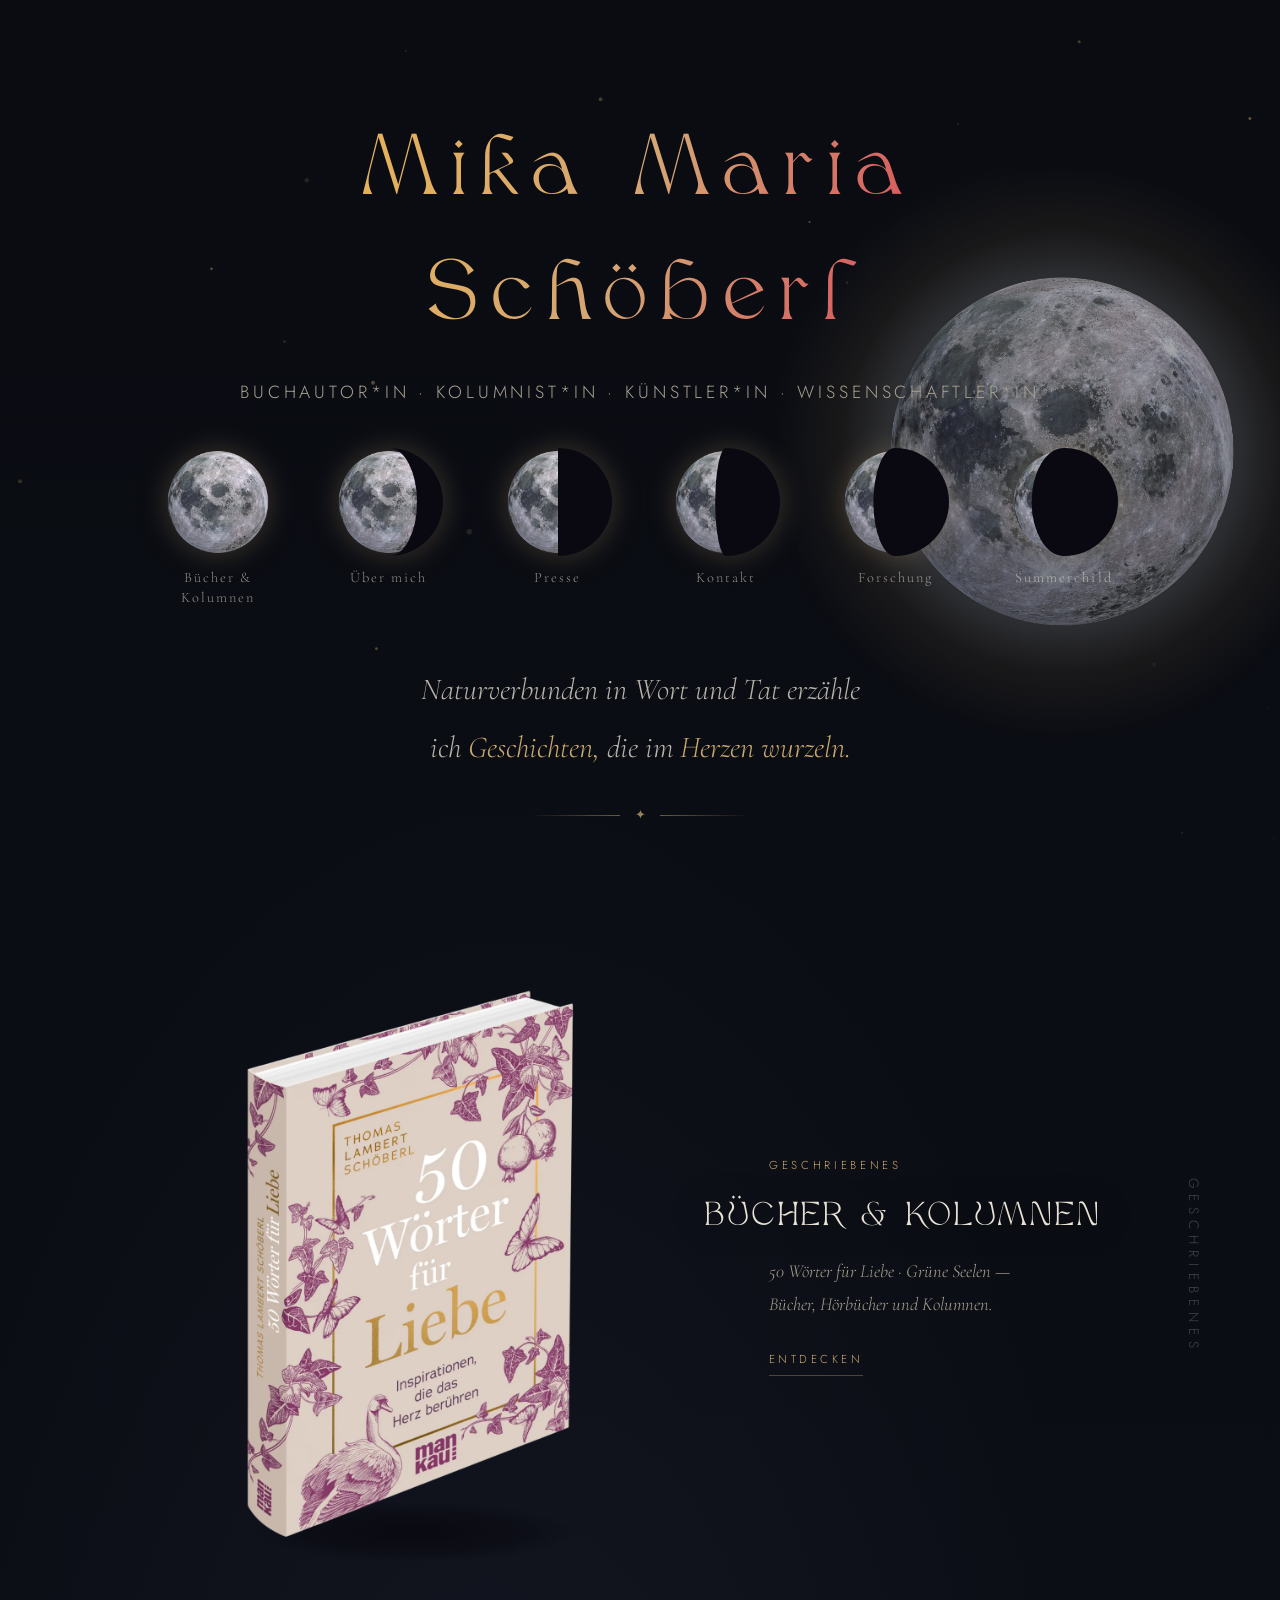
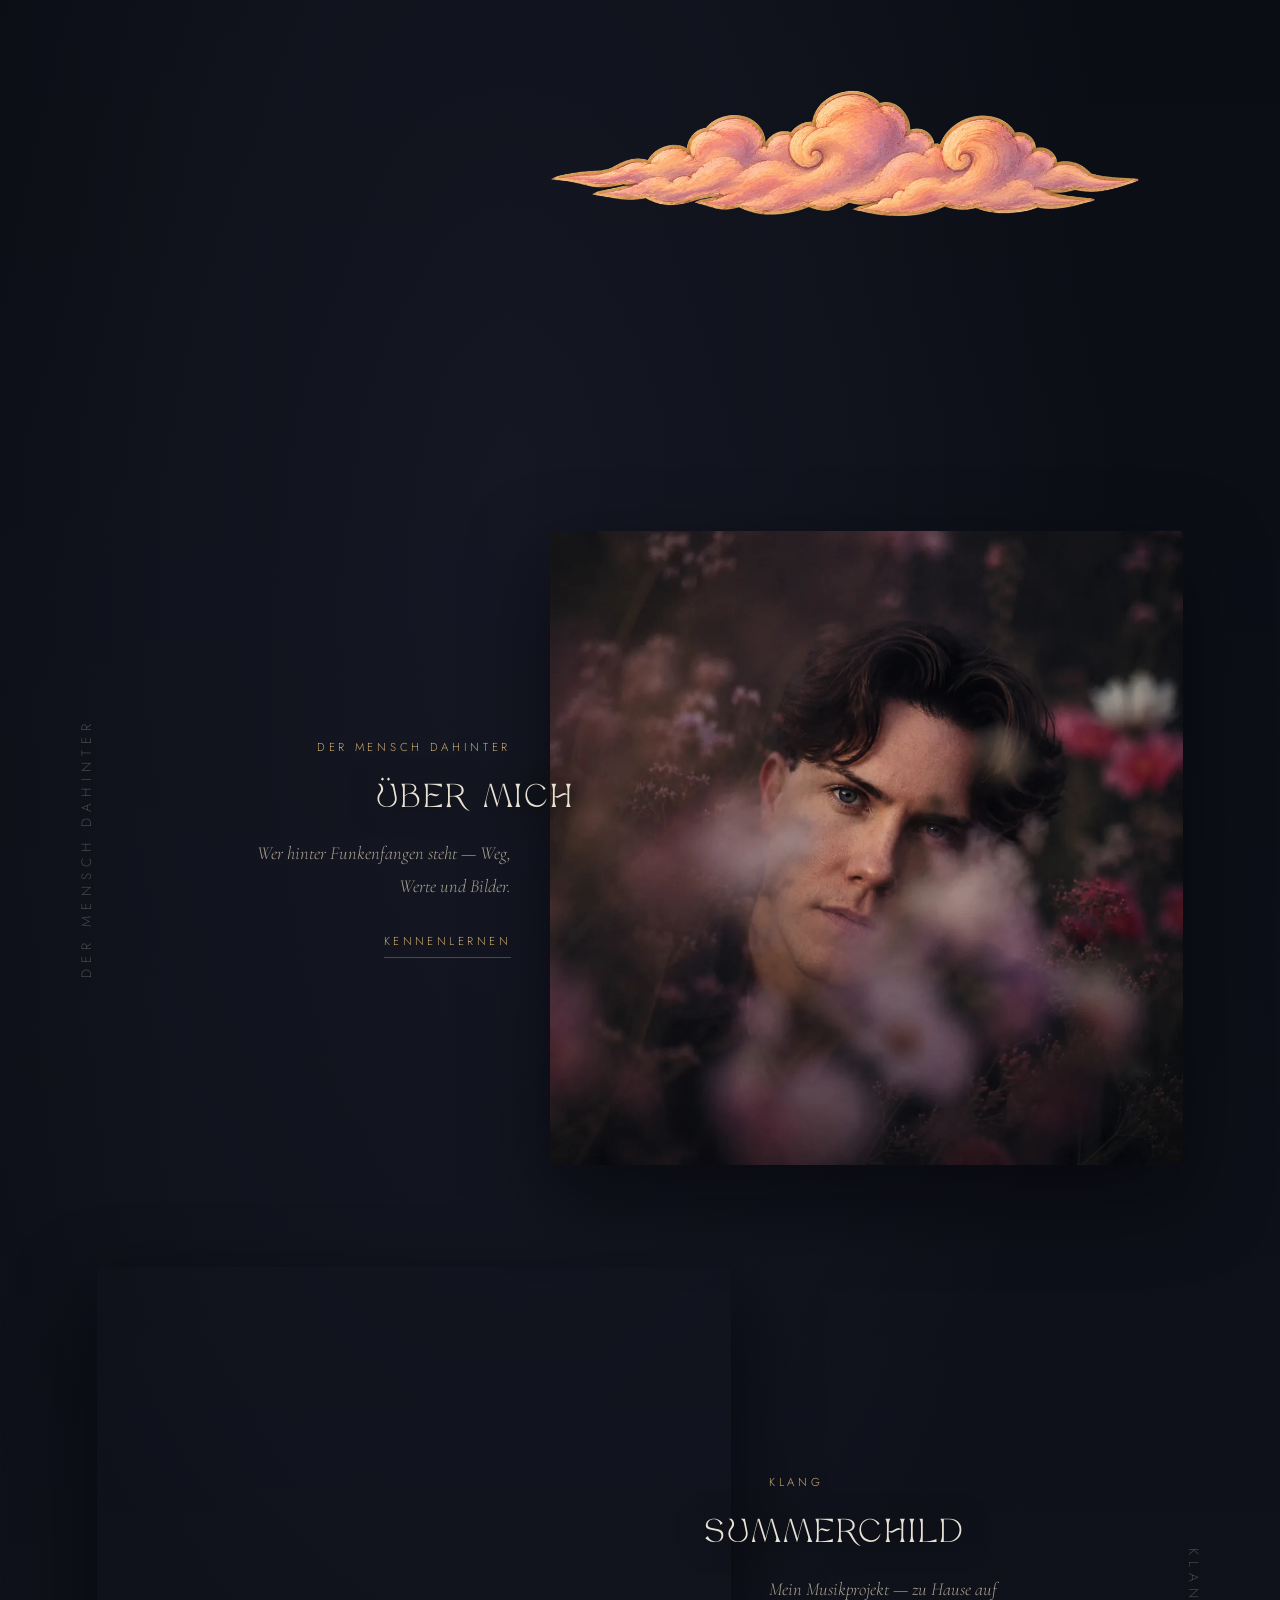
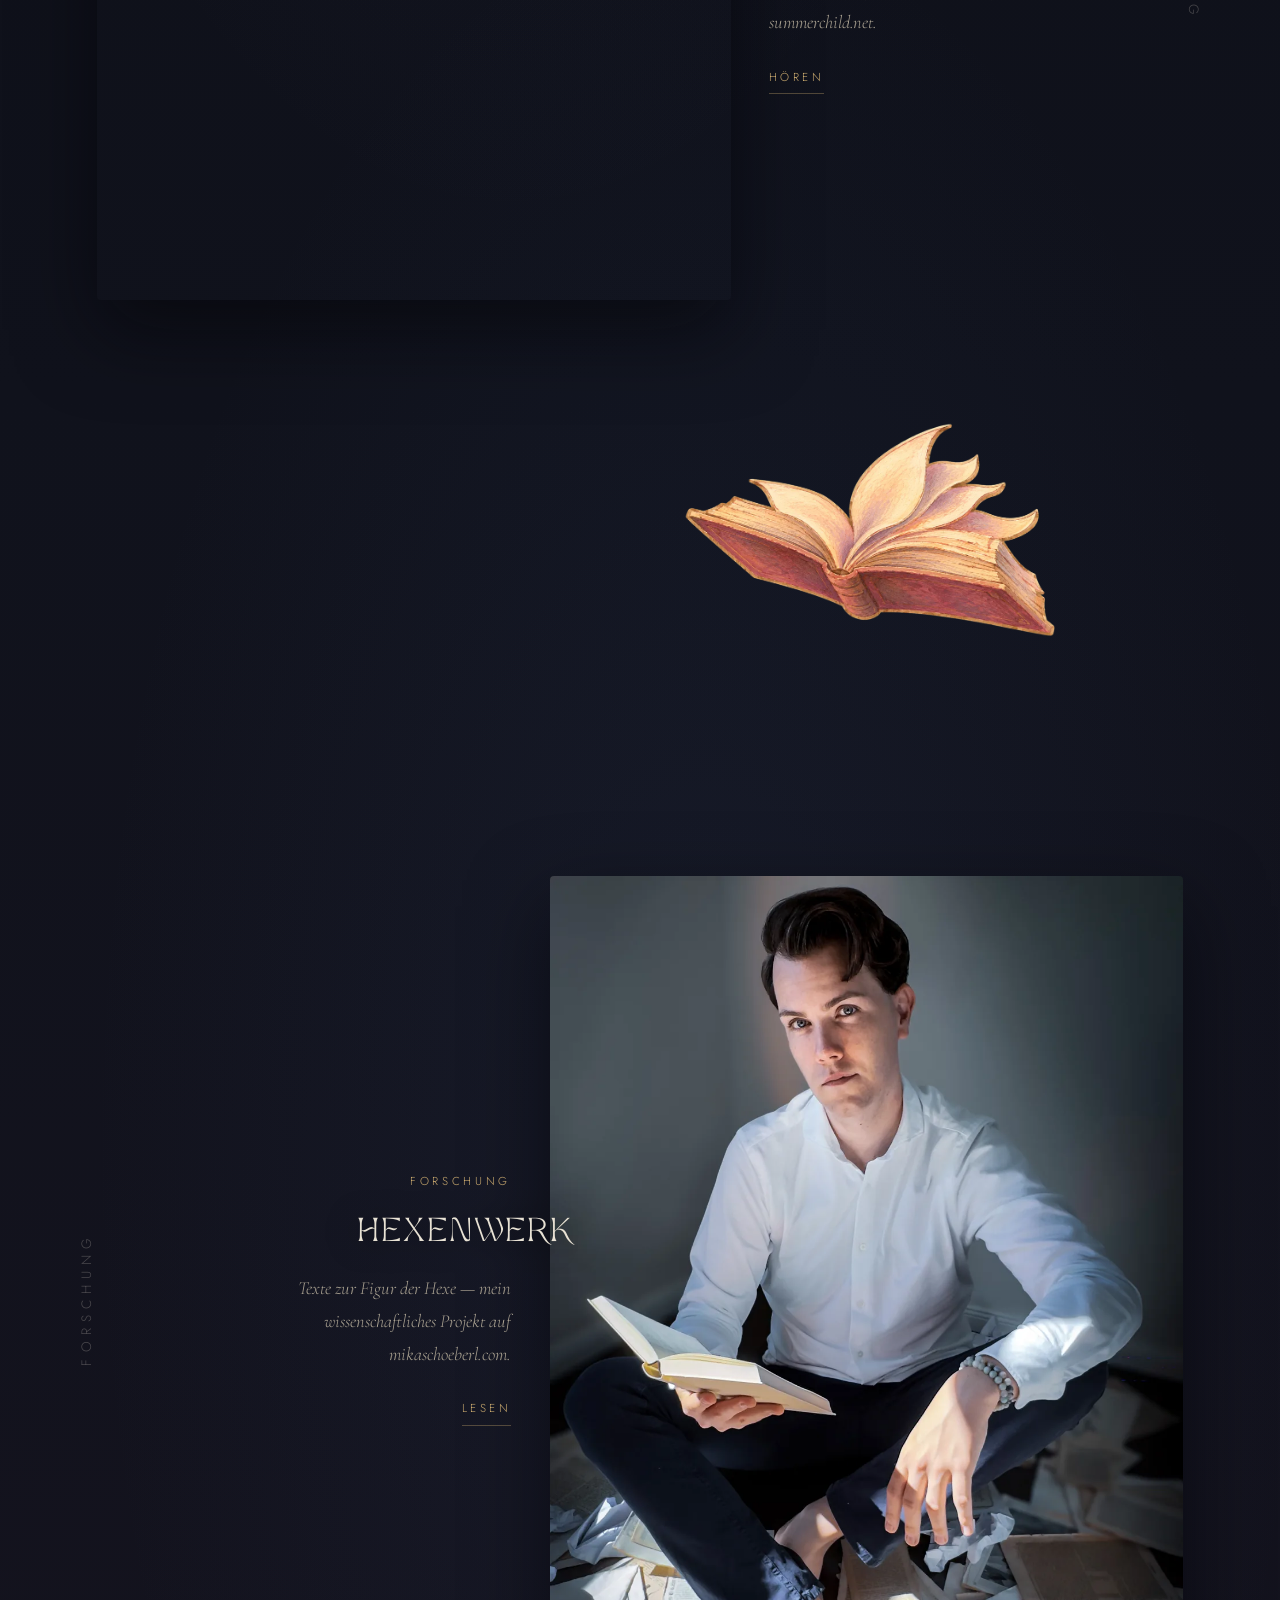
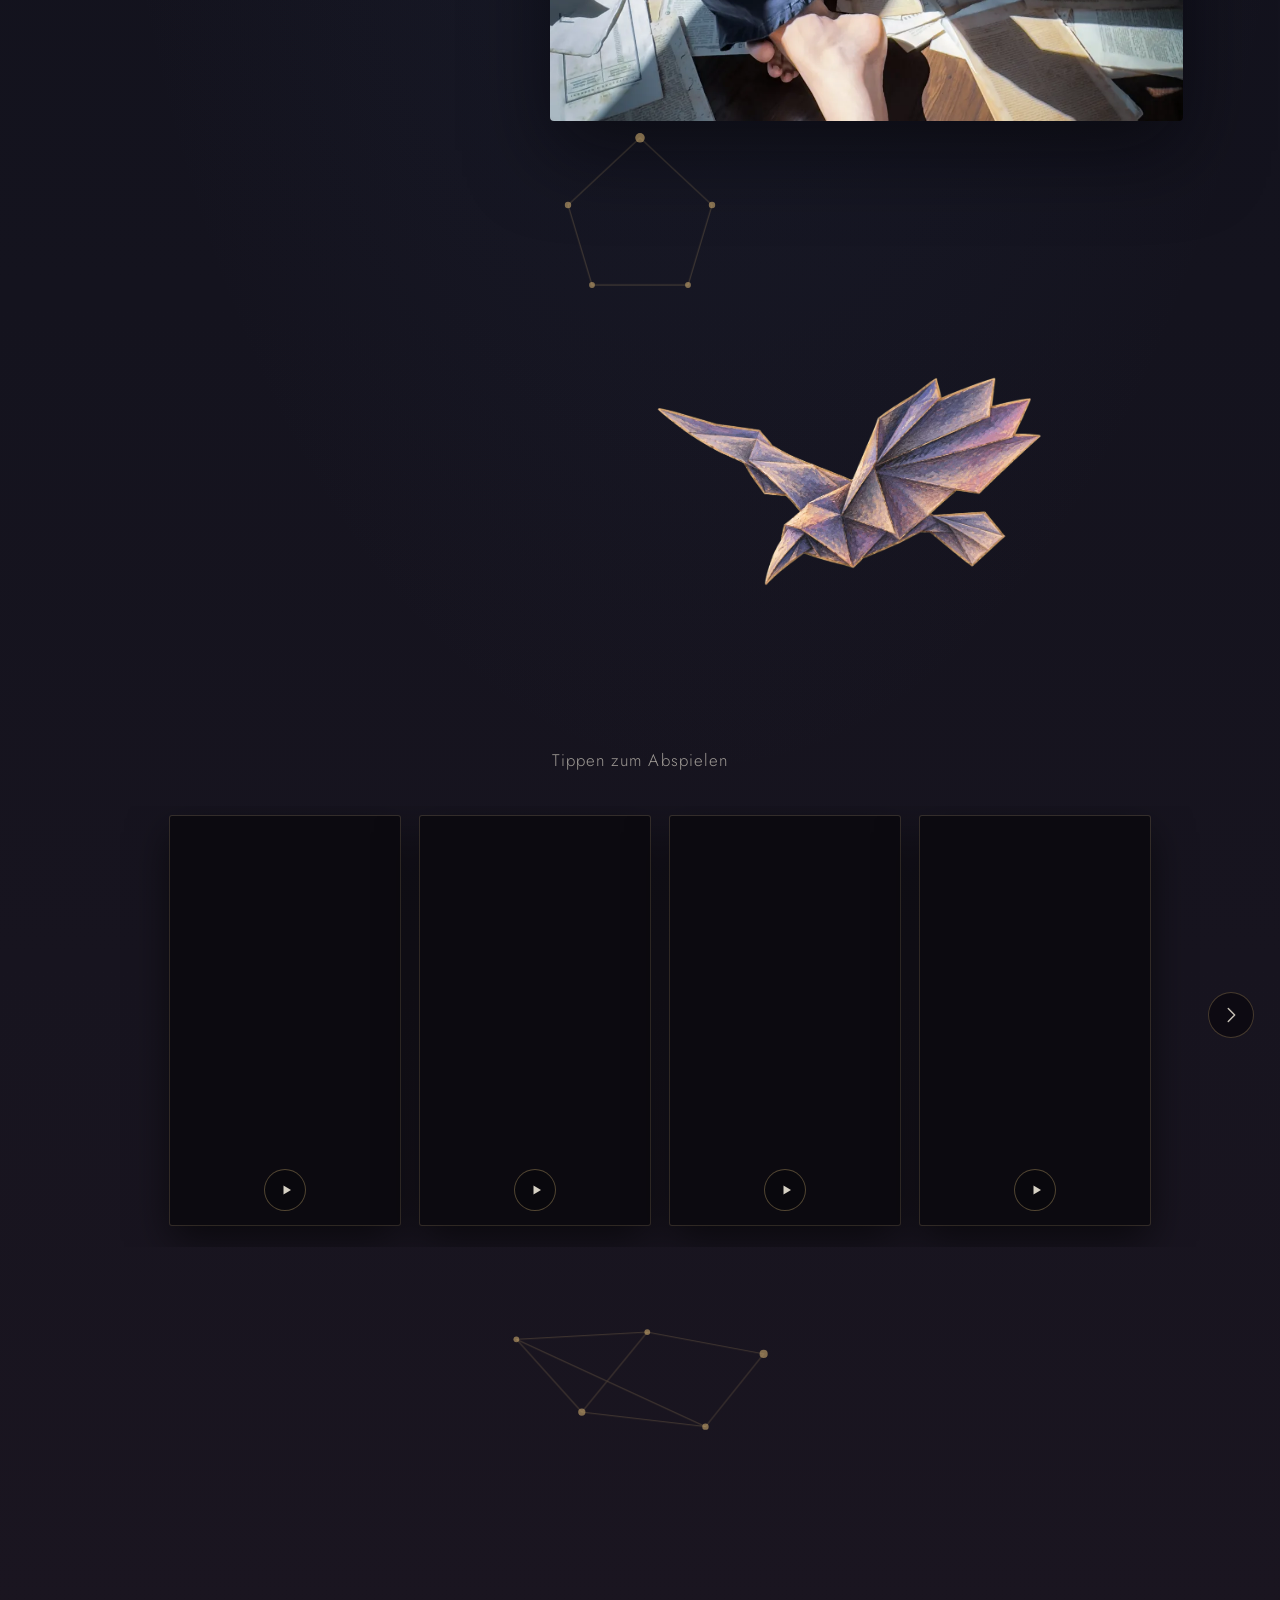
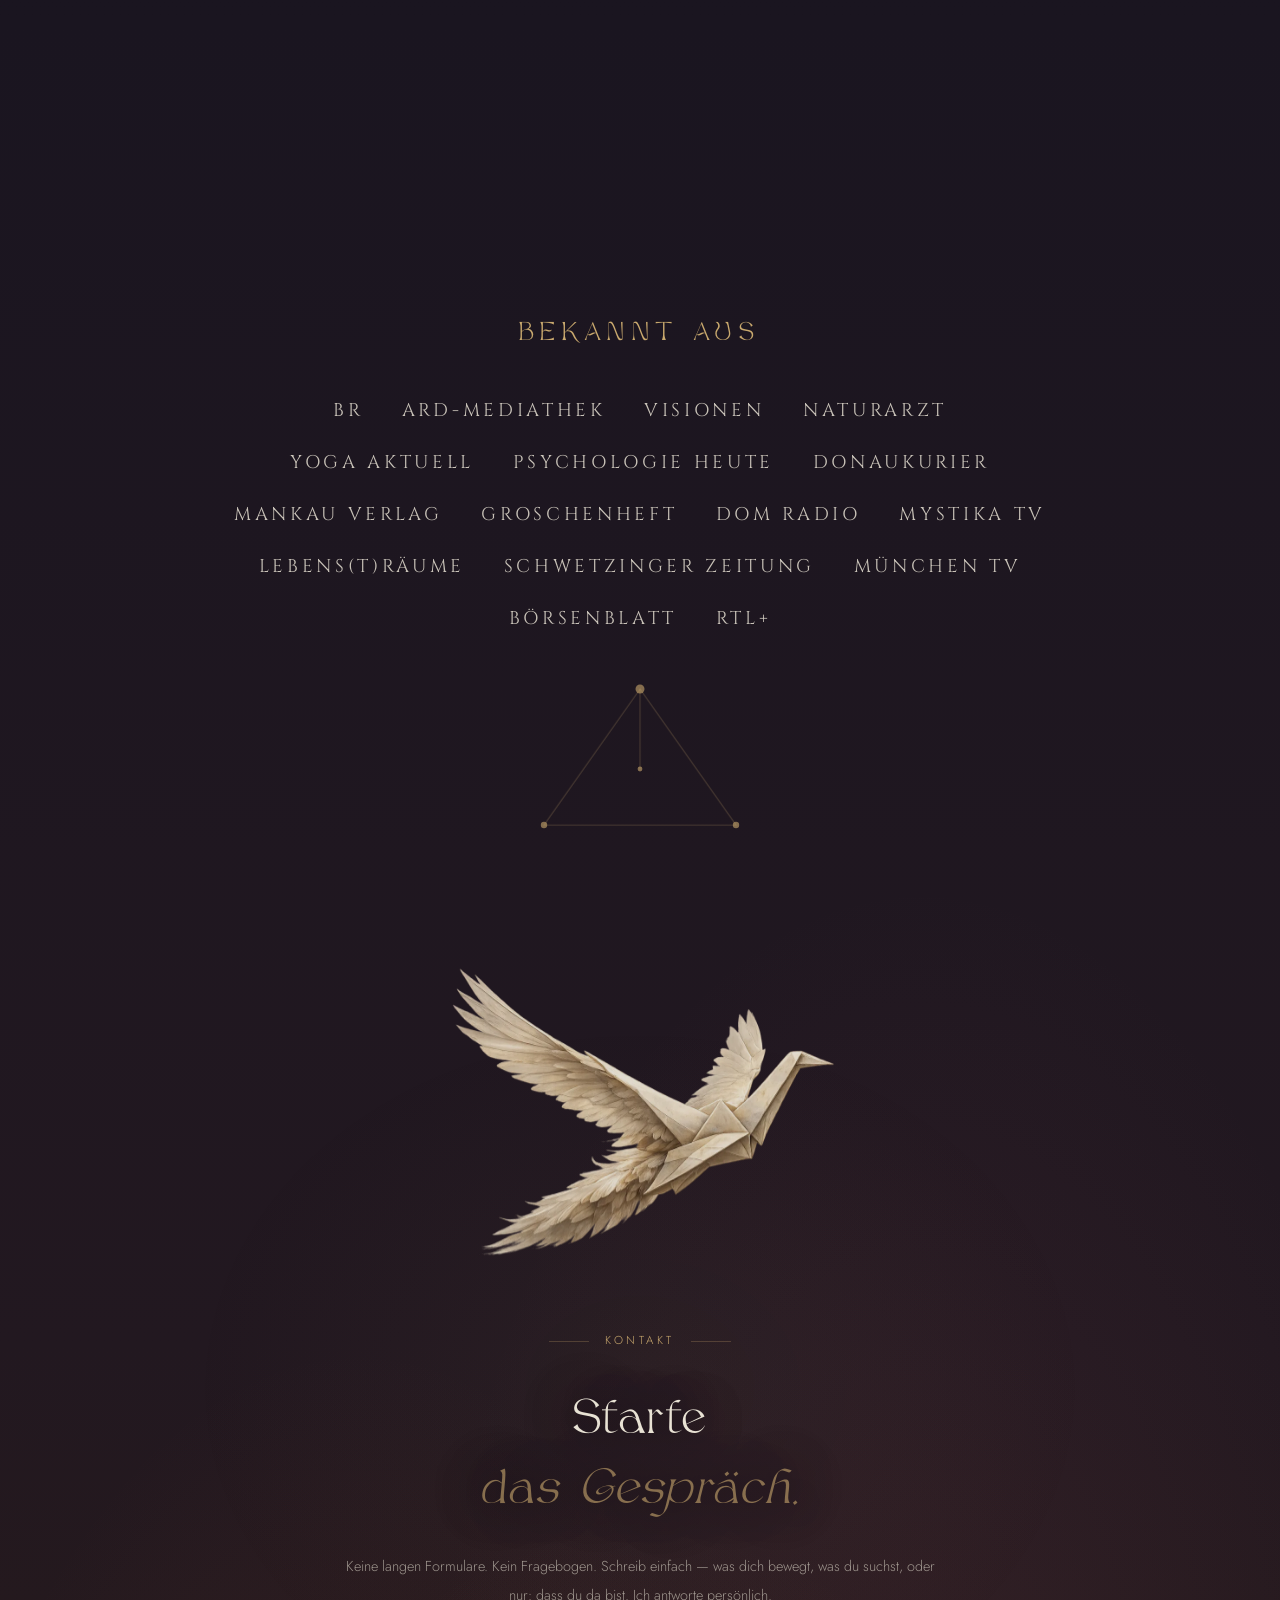
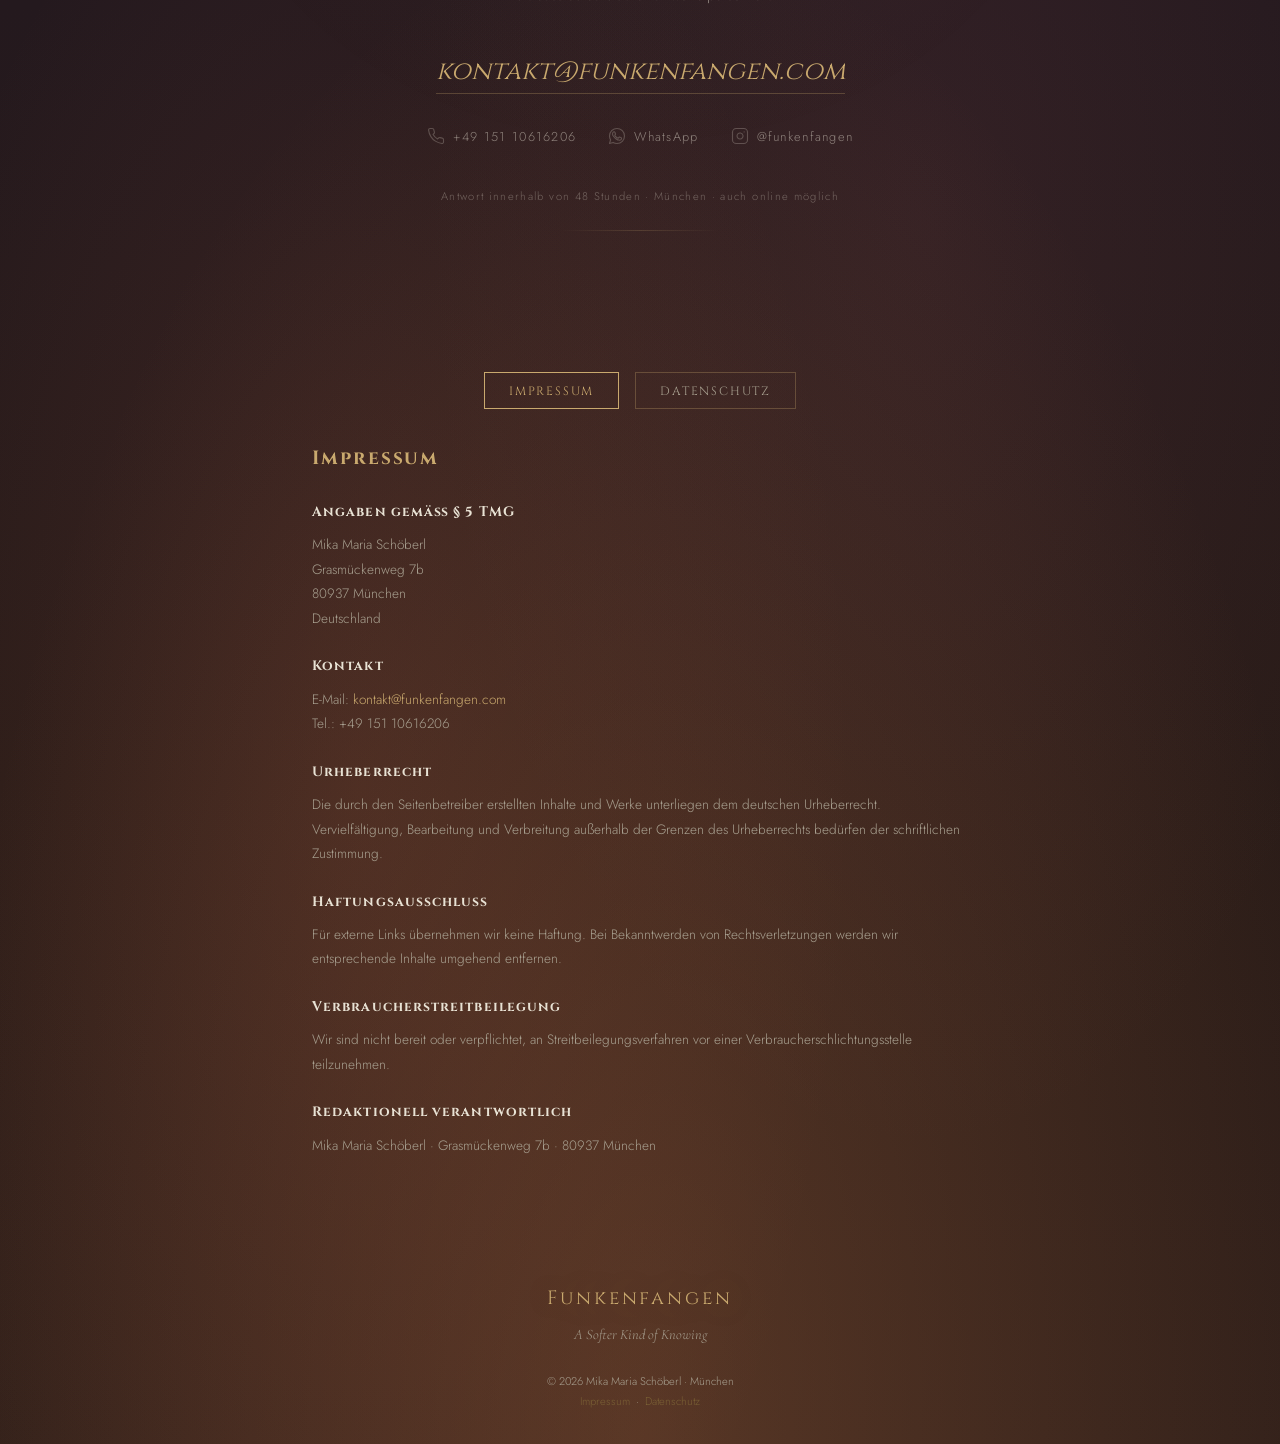
==== index.html @ bbf0c283 "Lotterie-Bug behoben: FPS-Wächter entfernt, Effekte laufen auf allen Geräten Ursache des "manchmal f" ====
<!DOCTYPE html>
<html lang="de">
<head>
<meta charset="UTF-8">
<meta name="viewport" content="width=device-width, initial-scale=1.0, viewport-fit=cover">
<meta name="theme-color" content="#0d0b14">
<title>Funkenfangen – Mika Maria Schöberl</title>
<meta name="description" content="Autor*in, Kolumnist*in, Musiker*in und Heilpraktiker*in – Bücher, Kolumnen und Momente zwischen Poesie und Natur.">
<meta property="og:type" content="website">
<meta property="og:site_name" content="Funkenfangen">
<meta property="og:locale" content="de_DE">
<meta property="og:title" content="Funkenfangen – Mika Maria Schöberl">
<meta property="og:description" content="Autor*in, Kolumnist*in, Musiker*in und Heilpraktiker*in – Bücher, Kolumnen und Momente zwischen Poesie und Natur.">
<meta property="og:url" content="https://funkenfangen.de/">
<meta property="og:image" content="https://funkenfangen.de/images/og-50woerter.jpg">
<meta property="og:image:width" content="1200">
<meta property="og:image:height" content="630">
<meta property="og:image:alt" content="Buchcover: 50 Wörter für Liebe – Inspirationen, die das Herz berühren">
<meta name="twitter:card" content="summary_large_image">
<link href="https://fonts.googleapis.com/css2?family=Cormorant+Garamond:ital,wght@0,300;0,400;0,500;0,600;1,300;1,400;1,500&family=Jost:wght@300;400;500&family=Cinzel:wght@400;500;600&display=swap" rel="stylesheet">
<script>
/* Übersprungene View Transitions werfen in Chromium einen unbehandelten
   AbortError ("Transition was skipped") — benigne, gezielt schlucken.
   Früh im head registriert, bevor die Transition abgebrochen werden kann. */
window.addEventListener("unhandledrejection", function (e) {
  if (e.reason && e.reason.name === "AbortError" && /skipped/i.test(e.reason.message || "")) e.preventDefault();
});
</script>
<style>
  *, *::before, *::after { margin: 0; padding: 0; box-sizing: border-box; }

  :root {
    --black: #080807;
    --night: #0c0b12;
    --gold: #c9a96e;
    --gold-dim: #7a6035;
    --gold-glow: rgba(201,169,110,0.3);
    --moss: #1e2a1c;
    --cream: #e8e2d4;
    --cream-dim: #a8a090;
    --font-heading: 'Cinzel', serif;
    --font-display: 'CCSBjork', 'Cinzel', serif;
    --font-serif: 'Cormorant Garamond', Georgia, serif;
    --font-sans: 'Jost', sans-serif;
  }

  /* ══ CCSBjork — großes Display-Font für Headings ══ */
  @font-face {
    font-family: 'CCSBjork';
    src: url('assets/fonts/bjork-serif/CCSBjork-Light.otf') format('opentype');
    font-weight: 300;
    font-style: normal;
    font-display: swap;
  }
  @font-face {
    font-family: 'CCSBjork';
    src: url('assets/fonts/bjork-serif/CCSBjork.otf') format('opentype');
    font-weight: 400;
    font-style: normal;
    font-display: swap;
  }
  @font-face {
    font-family: 'CCSBjork';
    src: url('assets/fonts/bjork-serif/CCSBjork-Bold.otf') format('opentype');
    font-weight: 700;
    font-style: normal;
    font-display: swap;
  }

  html { background: #0d0b14; scroll-behavior: smooth; overflow-x: hidden; overflow-x: clip; overscroll-behavior-x: none; }

  /* ══ Display-Font für große Überschriften ══ */
  .presse-title,
  .kontakt-section h2 {
    font-family: var(--font-display) !important;
    letter-spacing: 0.04em;
  }

  body {
    position: relative;
    background: #0b0a10;
    color: var(--cream);
    font-family: var(--font-sans);
    font-weight: 300;
    line-height: 1.7;
    overflow-x: hidden; overflow-x: clip;
    overscroll-behavior-x: none;
    max-width: 100vw;
  }

  /* ══════════════════════════════════════
     NACHTHIMMEL — ruhig und dunkel, aufs Dokument gemalt
     ══════════════════════════════════════ */
  /* Anker: dokumenthohe Spur für die Himmelsebenen */
  .sky-anker {
    position: absolute; inset: 0;
    z-index: 0; pointer-events: none;
  }
  .sky-bg {
    /* Auf das DOKUMENT gemalt statt an den Viewport geheftet:
       scrollt mit dem Inhalt mit — wo Inhalt rendert, ist immer
       Himmel darunter (iOS-Leisten-Zonen können nie durchscheinen) */
    position: absolute; inset: 0;
    z-index: 0;
    /* Tagesverlauf im dunklen Register: Nacht -> Indigo -> warmes Ambre ->
       dunkle Morgenröte. Alle Töne so dunkel, dass Creme-Text überall
       sicher lesbar bleibt (keine Filter, keine hellen Leuchtflächen). */
    background:
      radial-gradient(ellipse 90% 26% at 50% 100%, rgba(200,120,70,0.26) 0%, transparent 62%),
      radial-gradient(ellipse 70% 20% at 28% 93%, rgba(180,90,70,0.16) 0%, transparent 55%),
      radial-gradient(ellipse 70% 18% at 72% 87%, rgba(150,80,90,0.13) 0%, transparent 55%),
      radial-gradient(ellipse 80% 22% at 55% 46%, rgba(70,100,150,0.10) 0%, transparent 60%),
      radial-gradient(ellipse 80% 24% at 40% 22%, rgba(120,130,185,0.08) 0%, transparent 60%),
      linear-gradient(180deg,
        #0a0c12 0%,
        #0c0e16 20%,
        #10121c 38%,
        #14131e 54%,
        #1a1520 68%,
        #221820 82%,
        #2a1c18 93%,
        #31201a 100%);
  }
  /* ══ PAGE CONTENT WRAPPER ══ */
  .page-content { position: relative; z-index: 4; }

  /* ══════════════════════════════════════
     MOON (luminous) — from index.html
     ══════════════════════════════════════ */
  .moon{position:fixed;top:16vh;right:-7vw;width:clamp(270px,48vw,750px);height:clamp(270px,48vw,750px);z-index:1;pointer-events:none;opacity:0.65;background:none;border:none;box-shadow:none;transition:opacity 1s ease;will-change:transform,opacity;transform:translateZ(0)}
  .moon svg{width:100%;height:100%;overflow:visible}
  /* Schein als runder Gradient statt drop-shadow — iOS Safari rendert
     drop-shadow auf transformierten Elementen als milchiges Rechteck. */
  .moon img{display:block;width:60%;height:60%;margin:20%;position:relative;z-index:1}
  .moon::before{content:"";position:absolute;inset:0;border-radius:50%;background:radial-gradient(circle closest-side, rgba(247,242,228,.30) 0%, rgba(247,242,228,.22) 58%, rgba(201,169,110,.12) 72%, rgba(201,169,110,0) 96%)}

  @media(max-width:768px){
    .moon{width:clamp(215px,40vw,375px)!important;height:clamp(215px,40vw,375px)!important}
  }

  /* ══════════════════════════════════════
     HERO SECTION
     ══════════════════════════════════════ */
  /* ══ POEM STAGE — cinematic raindrop ══ */
  /* ══════════════════════════════════════
     STAR CANVAS
     ══════════════════════════════════════ */
  #stars-canvas {
    position: fixed;
    top: 0; left: 0;
    width: 100%; height: 100%;
    pointer-events: none;
    z-index: 1;
    opacity: 0;
    transition: opacity 1.5s ease;
  }
  #stars-canvas.visible { opacity: 0.85; }
  #dust-canvas {
    position: fixed;
    top: 0; left: 0;
    width: 100%; height: 100%;
    pointer-events: none;
    z-index: 1;
  }

  /* ══════════════════════════════════════
     KURZVIDEOS — Shorts-Galerie (wie summerchild.net)
     ══════════════════════════════════════ */
  .sr-only { position: absolute; width: 1px; height: 1px; padding: 0; margin: -1px; overflow: hidden; clip: rect(0,0,0,0); white-space: nowrap; border: 0; }
  .shorts { padding: clamp(2rem, 6vh, 4rem) 0 clamp(1rem, 4vh, 3rem); }
  .shorts-lead {
    max-width: 34em;
    margin: 0 auto clamp(1.4rem, 3.5vh, 2.2rem);
    padding: 0 1.5rem;
    text-align: center;
    font-family: var(--font-sans);
    font-weight: 300;
    font-size: 1.05rem;
    letter-spacing: 0.06em;
    color: rgba(232,226,212,0.65);
  }
  .shorts-rail {
    display: flex;
    gap: 20px;
    overflow-x: auto;
    padding: 0.6rem max(1.5rem, calc(50% - 470px)) 1.4rem;
    scrollbar-width: none;
  }
  .shorts-rail::-webkit-scrollbar { display: none; }
  .short {
    flex: 0 0 auto;
    width: clamp(148px, 42vw, 230px);
    aspect-ratio: 9 / 16;
    position: relative;
    display: block;
    padding: 0;
    border: 0;
    border-radius: 2px;
    overflow: hidden;
    cursor: pointer;
    background: #0c0a10;
    box-shadow: 0 0 0 1px rgba(201,169,110,0.18), 0 16px 42px rgba(0,0,0,0.58);
    transition: transform 0.55s cubic-bezier(0.32, 0.72, 0, 1), box-shadow 0.55s cubic-bezier(0.32, 0.72, 0, 1);
  }
  .short img { width: 100%; height: 100%; object-fit: cover; display: block; }
  .short:hover, .short:focus-visible {
    transform: translateY(-5px);
    box-shadow: 0 0 0 1px rgba(201,169,110,0.42), 0 24px 56px rgba(0,0,0,0.66);
  }
  .short:focus-visible { outline: 2px solid rgba(201,169,110,0.75); outline-offset: 3px; }
  .short-play {
    position: absolute;
    left: 50%; bottom: 14px;
    transform: translateX(-50%);
    display: grid; place-items: center;
    width: 42px; height: 42px;
    border-radius: 50%;
    background: rgba(8,7,12,0.62);
    color: rgba(232,226,212,0.92);
    box-shadow: inset 0 0 0 1px rgba(201,169,110,0.38);
    transition: background 0.45s cubic-bezier(0.32, 0.72, 0, 1), color 0.45s cubic-bezier(0.32, 0.72, 0, 1);
  }
  .short-play svg { width: 20px; height: 20px; margin-left: 2px; }
  .short:hover .short-play { background: rgba(201,169,110,0.85); color: #0a0810; }
  .shorts-gallery { position: relative; }
  .shorts-arrow {
    position: absolute;
    top: calc(50% - 12px);
    transform: translateY(-50%);
    display: grid; place-items: center;
    width: 46px; height: 46px;
    border: 0; border-radius: 50%;
    cursor: pointer;
    background: rgba(10,8,14,0.72);
    color: rgba(232,226,212,0.85);
    box-shadow: inset 0 0 0 1px rgba(201,169,110,0.3);
    transition: opacity 0.4s cubic-bezier(0.32, 0.72, 0, 1), background 0.4s cubic-bezier(0.32, 0.72, 0, 1), color 0.4s cubic-bezier(0.32, 0.72, 0, 1);
    z-index: 2;
  }
  .shorts-arrow svg { width: 22px; height: 22px; }
  .shorts-arrow--prev { left: clamp(0.4rem, 2vw, 1.6rem); }
  .shorts-arrow--next { right: clamp(0.4rem, 2vw, 1.6rem); }
  .shorts-arrow:hover { background: rgba(201,169,110,0.85); color: #0a0810; }
  .shorts-arrow:disabled { opacity: 0; pointer-events: none; }
  .shorts--static .shorts-arrow { display: none; }
  /* Sanftes Anstupsen, solange noch nicht gewischt wurde */
  .shorts--untouched .shorts-arrow--next:not(:disabled) svg { animation: shortsNudge 3.6s cubic-bezier(0.32, 0.72, 0, 1) infinite; }
  @keyframes shortsNudge { 0%, 100% { transform: translateX(0); } 15% { transform: translateX(4px); } 30% { transform: translateX(0); } }
  .low-end .shorts--untouched .shorts-arrow--next svg { animation: none; }
  .shorts-box {
    position: fixed; inset: 0; z-index: 1000;
    display: flex; align-items: center; justify-content: center;
    padding: 1rem;
    background: rgba(4,3,7,0.94);
    backdrop-filter: blur(6px);
    -webkit-backdrop-filter: blur(6px);
  }
  .shorts-box[hidden] { display: none; }
  .shorts-box iframe {
    width: min(92vw, 62vh);
    aspect-ratio: 9 / 16;
    height: auto;
    max-height: 88vh;
    border: 0;
    border-radius: 4px;
    box-shadow: 0 0 0 1px rgba(201,169,110,0.3), 0 30px 80px rgba(0,0,0,0.7);
  }
  .shorts-box-close {
    position: absolute;
    top: clamp(0.8rem, 3vw, 1.6rem); right: clamp(0.8rem, 3vw, 1.6rem);
    width: 46px; height: 46px;
    display: grid; place-items: center;
    border: 0; border-radius: 50%;
    cursor: pointer;
    background: rgba(10,8,14,0.72);
    color: rgba(232,226,212,0.9);
    box-shadow: inset 0 0 0 1px rgba(201,169,110,0.3);
    font-size: 1.3rem;
    transition: background 0.4s cubic-bezier(0.32, 0.72, 0, 1), color 0.4s cubic-bezier(0.32, 0.72, 0, 1);
  }
  .shorts-box-close:hover { background: rgba(201,169,110,0.85); color: #0a0810; }

  /* ══════════════════════════════════════
     PORTAL — Überblick & Auswahl
     ══════════════════════════════════════ */
  .portal {
    position: relative;
    z-index: 3;
    max-width: 1080px;
    margin: 0 auto;
    min-height: 100svh;
    display: flex;
    flex-direction: column;
    justify-content: center;
    padding: clamp(3rem, 7vh, 5rem) 2rem 2rem;
    text-align: center;
  }
  /* Buntglas-Titel wie auf summerchild.net */
  .portal-brand {
    font-family: var(--font-display);
    /* Zweizeilig (Vornamen / Nachname) — erlaubt deutlich größeren Grad
       als der einzeilige volle Name */
    font-size: clamp(3rem, 11.5vw, 7rem);
    font-weight: 300;
    letter-spacing: 0.14em;
    line-height: 1.12;
    margin: 0 auto 1.4rem;
    position: relative;
    display: inline-block;
    background-image: linear-gradient(110deg,
      #e6b258 0%, #d4a574 18%, #d84e5a 36%, #f5f1e8 50%,
      #489480 64%, #3860a8 82%, #8a58a4 100%);
    background-size: 300% 100%;
    background-position: 0% 50%;
    -webkit-background-clip: text;
    background-clip: text;
    -webkit-text-fill-color: transparent;
    color: transparent;
    filter: drop-shadow(0 0 24px rgba(212,165,116,0.35)) drop-shadow(0 0 60px rgba(56,96,168,0.18));
    opacity: 0;
    animation:
      titleReveal 2.8s cubic-bezier(0.22, 0.61, 0.36, 1) 0.3s forwards,
      titleLight 22s ease-in-out 3.1s infinite alternate;
  }
  .portal-brand .brand-zeile { display: block; }
  .portal-brand::before {
    content: "";
    position: absolute;
    inset: -30% -8%;
    background: radial-gradient(rgba(212,165,116,0.18) 0%, rgba(216,78,90,0.08) 35%, transparent 70%);
    filter: blur(22px);
    z-index: -1;
    opacity: 0;
    animation: haloBreathe 7s ease-in-out 2s infinite alternate;
  }
  @keyframes titleReveal {
    0% { opacity: 0; transform: translateY(30px); letter-spacing: 0.3em; }
    100% { opacity: 1; transform: translateY(0); letter-spacing: 0.14em; }
  }
  @keyframes titleLight {
    0% { background-position: 0% 50%; }
    50% { background-position: 100% 50%; }
    100% { background-position: 50% 50%; }
  }
  @keyframes haloBreathe {
    0% { opacity: 0.55; transform: scale(0.95); }
    100% { opacity: 0.95; transform: scale(1.08); }
  }
  .low-end .portal-brand { filter: none; animation: titleReveal 1s ease forwards; }
  .low-end .portal-brand::before { display: none; }
  .portal-roles {
    font-family: var(--font-sans);
    font-weight: 300;
    font-size: clamp(0.85rem, 1.4vw, 1.1rem);
    letter-spacing: 0.22em;
    text-transform: uppercase;
    color: var(--cream-dim);
    margin-bottom: 1.6rem;
    opacity: 0; transform: translateY(16px);
    transition: opacity 1.2s ease 0.25s, transform 1.2s ease 0.25s;
  }
  .portal-roles.visible { opacity: 1; transform: translateY(0); }
  .portal-line {
    font-family: var(--font-serif);
    font-style: italic;
    font-weight: 300;
    font-size: clamp(1.35rem, 2.5vw, 1.9rem);
    line-height: 1.9;
    color: rgba(232,226,212,0.78);
    max-width: 44ch;
    margin: clamp(2rem, 4vw, 3rem) auto 0;
    text-wrap: balance;
  }
  /* Wörter tauchen nacheinander aus der Unschärfe auf */
  .portal-line .wort {
    display: inline-block;
    opacity: 0;
    transform: translateY(0.7em);
    filter: blur(6px);
    animation: wortAuftauchen 1.1s cubic-bezier(0.22, 0.61, 0.36, 1) var(--wd, 0s) forwards;
  }
  @keyframes wortAuftauchen {
    to { opacity: 1; transform: translateY(0); filter: blur(0); }
  }
  /* Schlüsselwörter atmen in Gold */
  .portal-line .wort--gold {
    color: var(--gold);
    animation:
      wortAuftauchen 1.1s cubic-bezier(0.22, 0.61, 0.36, 1) var(--wd, 0s) forwards,
      goldAtmen 6s ease-in-out calc(var(--wd, 0s) + 2.4s) infinite alternate;
  }
  @keyframes goldAtmen {
    from { text-shadow: 0 0 10px rgba(201,169,110,0.1); }
    to { text-shadow: 0 0 24px rgba(201,169,110,0.55); }
  }
  /* Feine Goldlinie mit Stern, die sich unter dem Satz zusammenzieht */
  .portal-line-schmuck {
    display: flex;
    align-items: center;
    justify-content: center;
    gap: 0.9rem;
    margin: 1.7rem auto 0;
    color: rgba(201,169,110,0.75);
    font-size: 0.8rem;
    opacity: 0;
    animation: schmuckEin 1.4s ease 2.9s forwards;
  }
  .portal-line-schmuck span {
    display: block;
    width: clamp(50px, 8vw, 90px);
    height: 1px;
    transform: scaleX(0);
    animation: linieZiehen 1.6s cubic-bezier(0.22, 0.61, 0.36, 1) 2.9s forwards;
  }
  .portal-line-schmuck span:first-child { background: linear-gradient(90deg, transparent, rgba(201,169,110,0.5)); transform-origin: right; }
  .portal-line-schmuck span:last-child { background: linear-gradient(270deg, transparent, rgba(201,169,110,0.5)); transform-origin: left; }
  @keyframes linieZiehen { to { transform: scaleX(1); } }
  @keyframes schmuckEin { to { opacity: 1; } }
  .low-end .portal-line .wort--gold { animation: wortAuftauchen 1.1s ease var(--wd, 0s) forwards; }
  /* ── Mondmenü im Summerchild-Stil (echtes Mondfoto, Phasen als Schattenpfad) ── */
  .moon-menu {
    display: flex;
    flex-wrap: wrap;
    justify-content: center;
    align-items: flex-start;
    gap: clamp(1.2rem, 4vw, 3rem);
    padding: 0.5rem 0 0;
  }
  .moon-orb {
    display: flex;
    flex-direction: column;
    align-items: center;
    gap: 0.75rem;
    padding: 0.4rem;
    text-decoration: none;
    -webkit-tap-highlight-color: transparent;
    opacity: 0; transform: translateY(14px);
    transition: opacity 0.9s ease var(--d, 0s), transform 0.9s ease var(--d, 0s);
  }
  .moon-orb.visible { opacity: 1; transform: translateY(0); }
  .moon-disc {
    display: block;
    width: clamp(58px, 9vw, 108px);
    aspect-ratio: 1 / 1;
    border-radius: 50%;
    filter: drop-shadow(0 0 14px rgba(201,169,110,0.28));
    transition: filter 0.6s ease;
    animation: moonDrift 11s ease-in-out infinite alternate;
  }
  .moon-disc svg { width: 100%; height: 100%; display: block; transition: transform 0.5s cubic-bezier(0.32, 0.72, 0, 1); }
  .moon-orb:hover .moon-disc svg, .moon-orb:focus-visible .moon-disc svg { transform: scale(1.08); }
  .moon-orb:nth-child(2) .moon-disc { animation-duration: 13.5s; animation-delay: -3s; }
  .moon-orb:nth-child(3) .moon-disc { animation-duration: 9.5s; animation-delay: -6s; }
  .moon-orb:nth-child(4) .moon-disc { animation-duration: 15s; animation-delay: -1.5s; }
  .moon-orb:nth-child(5) .moon-disc { animation-duration: 12s; animation-delay: -4.5s; }
  .moon-orb:nth-child(6) .moon-disc { animation-duration: 14s; animation-delay: -7.5s; }
  @keyframes moonDrift { from { transform: translateY(5px); } to { transform: translateY(-11px); } }
  .moon-name {
    font-family: var(--font-serif);
    font-size: clamp(0.72rem, 1.5vw, 0.9rem);
    letter-spacing: 0.14em;
    text-align: center;
    color: rgba(232,226,212,0.62);
    transition: color 0.4s ease;
    max-width: 16ch;
    line-height: 1.35;
    text-wrap: balance;
  }
  .moon-orb:hover .moon-name, .moon-orb:focus-visible .moon-name { color: var(--gold); text-shadow: 0 0 14px rgba(201,169,110,0.4); }
  .moon-orb:hover .moon-disc, .moon-orb:focus-visible .moon-disc { filter: drop-shadow(0 0 16px rgba(201,169,110,0.75)) drop-shadow(0 0 42px rgba(201,169,110,0.4)); }
  .moon-orb:active svg { transform: scale(0.97); }
  .moon-orb:focus-visible { outline: 2px solid rgba(201,169,110,0.75); outline-offset: 4px; border-radius: 6px; }

  /* ── Kapitel — editoriale Vorschauen ── */
  .kapitel {
    max-width: 1150px;
    margin: 0 auto;
    padding: clamp(2.5rem, 6vw, 5rem) 2rem 0;
    display: flex;
    flex-direction: column;
    gap: clamp(4rem, 8vw, 6.5rem);
  }
  .chapter {
    position: relative;
    display: grid;
    grid-template-columns: repeat(12, 1fr);
    align-items: center;
    text-decoration: none;
    opacity: 0; transform: translateY(26px);
    transition: opacity 1.1s ease, transform 1.1s ease;
  }
  .chapter.visible { opacity: 1; transform: translateY(0); }
  .chapter-media { grid-column: 1 / span 7; grid-row: 1; position: relative; }
  .chapter-media > img:not(.book) {
    display: block;
    width: 100%;
    border-radius: 4px;
    box-shadow: 0 30px 80px rgba(4,3,8,0.55);
    transition: transform 0.7s ease, box-shadow 0.7s ease;
  }
  .chapter-text { grid-column: 8 / span 5; grid-row: 1; position: relative; z-index: 2; padding-left: clamp(1.2rem, 3vw, 2.5rem); text-align: left; }
  .chapter:nth-of-type(even) .chapter-media { grid-column: 6 / span 7; }
  .chapter:nth-of-type(even) .chapter-text { grid-column: 1 / span 5; padding-left: 0; padding-right: clamp(1.2rem, 3vw, 2.5rem); text-align: right; }
  /* Vorhang-Reveal — Bilder werden beim Hereinscrollen aufgedeckt statt eingeblendet */
  .chapter .chapter-media > img:not(.book) {
    clip-path: inset(0 0 100% 0);
    transition: transform 0.7s ease, box-shadow 0.7s ease,
                clip-path 1.2s cubic-bezier(0.77, 0, 0.175, 1) 0.1s;
  }
  .chapter.visible .chapter-media > img:not(.book) { clip-path: inset(0 0 0 0); }
  .chapter .book {
    clip-path: inset(0 0 100% 0);
    transition: transform 0.7s ease,
                clip-path 1.2s cubic-bezier(0.77, 0, 0.175, 1) 0.1s;
  }
  .chapter.visible .book { clip-path: inset(0 0 0 0); }
  @media (prefers-reduced-motion: reduce) {
    .chapter .chapter-media > img:not(.book), .chapter .book { clip-path: none !important; }
  }
  .low-end .chapter .chapter-media > img:not(.book), .low-end .chapter .book { clip-path: none !important; }

  /* Gebrochene Mittelachse — der Titel ragt kontrolliert ins Bild (nur Desktop) */
  @media (min-width: 701px) {
    .chapter-title {
      margin-left: calc(-1 * clamp(1.5rem, 5vw, 5rem));
      text-shadow: 0 2px 30px rgba(4,3,8,0.75);
    }
    .chapter:nth-of-type(even) .chapter-title {
      margin-left: 0;
      margin-right: calc(-1 * clamp(1.5rem, 5vw, 5rem));
    }
  }

  /* Marginalie — vertikal gestellter Kolumnentitel am Kapitelrand (wie im Magazin) */
  .chapter-marginalie {
    position: absolute;
    top: 50%; right: -1.4rem;
    transform: translateY(-50%);
    writing-mode: vertical-rl;
    font-family: var(--font-sans);
    font-weight: 300;
    font-size: 0.85rem; /* Lesbarkeits-Regel: Labels nie unter 0,85rem */
    letter-spacing: 0.45em;
    text-transform: uppercase;
    white-space: nowrap;
    color: rgba(232,226,212,0.26);
    pointer-events: none;
  }
  .chapter:nth-of-type(even) .chapter-marginalie {
    right: auto; left: -1.4rem;
    transform: translateY(-50%) rotate(180deg);
  }
  @media (max-width: 1100px) { .chapter-marginalie { display: none; } }
  .chapter-kicker {
    display: block;
    font-family: var(--font-sans);
    font-weight: 300;
    font-size: clamp(0.62rem, 0.9vw, 0.72rem);
    letter-spacing: 0.32em;
    text-transform: uppercase;
    color: var(--gold);
    margin-bottom: 0.9rem;
  }
  .chapter-title {
    font-family: var(--font-display);
    font-weight: 300;
    font-size: clamp(1.7rem, 3.4vw, 2.7rem);
    letter-spacing: 0.09em;
    text-transform: uppercase;
    color: var(--cream);
    line-height: 1.15;
    margin-bottom: 1rem;
    transition: color 0.5s ease;
  }
  .chapter-desc {
    font-family: var(--font-serif);
    font-style: italic;
    font-weight: 300;
    font-size: clamp(1rem, 1.5vw, 1.15rem);
    line-height: 1.8;
    color: var(--cream-dim);
    margin-bottom: 1.4rem;
    max-width: 34ch;
  }
  .chapter:nth-of-type(even) .chapter-desc { margin-left: auto; }
  .chapter-cta {
    display: inline-block;
    font-family: var(--font-sans);
    font-weight: 300;
    font-size: 0.72rem;
    letter-spacing: 0.3em;
    text-transform: uppercase;
    color: var(--gold);
    padding-bottom: 0.35rem;
    border-bottom: 1px solid rgba(201,169,110,0.35);
    transition: letter-spacing 0.5s ease, border-color 0.5s ease;
  }
  .chapter:hover .chapter-cta { letter-spacing: 0.42em; border-color: var(--gold); }
  .chapter:hover .chapter-title { color: var(--gold); }
  .chapter:hover .chapter-media > img:not(.book) { transform: translateY(-6px); box-shadow: 0 40px 90px rgba(4,3,8,0.6); }
  .chapter:focus-visible { outline: 2px solid rgba(201,169,110,0.75); outline-offset: 6px; border-radius: 4px; }
  /* Bücher-Komposition: zwei Cover, leicht überlappend */
  /* Einzelnes, frei stehendes Cover — Schatten folgt der Buchkontur */
  .chapter-media--books { display: flex; justify-content: center; }
  /* Schatten als Gradient-Ellipse statt drop-shadow: iOS rastert drop-shadow
     auf Elementen in transformierten Containern (Parallax!) als milchiges
     Rechteck — Bug-Klasse 2 */
  .chapter-media--books .book-halter { position: relative; width: 72%; }
  .chapter-media--books .book-halter::before {
    content: "";
    position: absolute; left: 50%; bottom: -2.5%;
    width: 88%; height: 13%;
    transform: translateX(-50%);
    background: radial-gradient(ellipse closest-side, rgba(4,3,8,0.55) 0%, rgba(4,3,8,0.28) 55%, transparent 78%);
  }
  .chapter-media--books .book {
    width: 100%;
    position: relative; z-index: 1;
    transition: transform 0.7s ease;
  }
  .chapter:hover .book { transform: translateY(-6px) rotate(-1deg); }

  @media (max-width: 700px) {
    .portal { padding: 2rem 1.25rem 1rem; }
    .kapitel { padding: 2rem 1.5rem 0; gap: 3.5rem; }
    .chapter { display: block; }
    .chapter-media { margin-bottom: 1.4rem; }
    .chapter-text, .chapter:nth-of-type(even) .chapter-text { padding: 0; text-align: left; }
    .chapter:nth-of-type(even) .chapter-desc { margin-left: 0; }
    /* Mobil als kompakter Textblock setzen — die Desktop-Abstände
       (line-height 1.8, große Margins) lassen die Zeilen sonst lose schweben.
       max-width aufheben: die 34ch vom Desktop brechen auf dem Handy zu früh um. */
    .chapter-kicker { margin-bottom: 0.55rem; }
    .chapter-title { margin-bottom: 0.55rem; }
    .chapter-desc {
      font-size: 1.05rem;
      line-height: 1.55;
      margin-bottom: 1.1rem;
      max-width: none;
    }
  }

  /* ══════════════════════════════════════
     PRESSE / BEKANNT AUS
     ══════════════════════════════════════ */
  .presse-section {
    position: relative;
    padding: 3rem 2rem 2rem;
    text-align: center;
  }
  .presse-title {
    font-family: var(--font-heading);
    font-size: clamp(1.4rem, 3vw, 2.1rem);
    letter-spacing: 0.22em;
    text-transform: uppercase;
    color: var(--gold);
    margin-bottom: 2rem;
    opacity: 0; transform: translateY(20px);
    transition: opacity 1.2s ease, transform 1.2s ease;
  }
  .presse-title.visible { opacity: 1; transform: translateY(0); }
  .presse-badges {
    display: flex;
    flex-wrap: wrap;
    justify-content: center;
    gap: 0.9rem 2.4rem;
    max-width: 820px;
    margin: 0 auto;
  }
  /* Editoriale Credits-Zeile statt Pillen */
  .presse-badge {
    font-family: var(--font-heading);
    font-size: clamp(0.9rem, 1.7vw, 1.15rem);
    font-weight: 400;
    letter-spacing: 0.2em;
    text-transform: uppercase;
    color: var(--cream);
    text-decoration: none;
    cursor: default;
    padding: 0.2rem 0;
    opacity: 0; transform: translateZ(0) translateY(10px);
    transition: opacity 0.6s cubic-bezier(0.32, 0.72, 0, 1), transform 0.6s cubic-bezier(0.32, 0.72, 0, 1), color 0.4s cubic-bezier(0.32, 0.72, 0, 1);
    white-space: nowrap;
  }
  .presse-badge.visible { opacity: 0.85; transform: translateZ(0) translateY(0); }
  a.presse-badge { cursor: pointer; }
  .presse-badge:hover { color: var(--gold); opacity: 1; }
  .presse-badge:nth-child(1) { transition-delay: 0.05s; }
  .presse-badge:nth-child(2) { transition-delay: 0.1s; }
  .presse-badge:nth-child(3) { transition-delay: 0.15s; }
  .presse-badge:nth-child(4) { transition-delay: 0.2s; }
  .presse-badge:nth-child(5) { transition-delay: 0.25s; }
  .presse-badge:nth-child(6) { transition-delay: 0.3s; }
  .presse-badge:nth-child(7) { transition-delay: 0.35s; }
  .presse-badge:nth-child(8) { transition-delay: 0.4s; }
  .presse-badge:nth-child(9) { transition-delay: 0.45s; }
  .presse-badge:nth-child(10) { transition-delay: 0.5s; }
  .presse-badge:nth-child(11) { transition-delay: 0.55s; }
  .presse-badge:nth-child(12) { transition-delay: 0.6s; }
  .presse-badge:nth-child(13) { transition-delay: 0.65s; }
  .presse-badge:nth-child(14) { transition-delay: 0.7s; }
  .presse-badge:nth-child(15) { transition-delay: 0.75s; }

  /* ══════════════════════════════════════
     KONTAKT SECTION
     ══════════════════════════════════════ */
  .kontakt-section {
    position: relative;
    z-index: 2;
    padding: clamp(3rem, 6vw, 5.5rem) clamp(1rem, 5vw, 3.5rem);
    text-align: center;
    overflow: hidden;
  }
  .kontakt-section::before {
    content: "";
    position: absolute;
    inset: 0;
    background: radial-gradient(ellipse 55% 55% at 50% 50%, rgba(201,169,110,0.04) 0%, transparent 65%);
    pointer-events: none;
  }
  .kontakt-inner {
    max-width: 600px;
    margin: 0 auto;
    position: relative;
    z-index: 1;
  }
  .kontakt-crane {
    width: clamp(300px, 45vw, 520px);
    height: auto;
    margin: 0 auto clamp(1.5rem, 3vw, 2.5rem);
    display: block;
    opacity: 0.88;
    filter: drop-shadow(0 0 30px rgba(201,169,110,0.3));
    animation: kontaktCraneFloat 3.5s ease-in-out infinite;
    transition: opacity 0.6s ease, filter 0.6s ease;
    will-change: transform;
    transform: translateZ(0);
  }
  .kontakt-crane.no-animate {
    animation: none;
    will-change: auto;
    filter: none;
  }
  .kontakt-crane:hover {
    opacity: 1;
    filter: drop-shadow(0 0 40px rgba(201,169,110,0.45));
  }
  @keyframes kontaktCraneFloat {
    0%, 100% { transform: translateY(0) rotate(-1deg) translateZ(0); }
    30% { transform: translateY(-12px) rotate(1deg) translateZ(0); }
    60% { transform: translateY(-6px) rotate(-0.5deg) translateZ(0); }
  }
  .kontakt-label {
    font-family: var(--font-body);
    font-size: clamp(0.65rem, 0.9vw, 0.75rem);
    font-weight: 300;
    letter-spacing: 0.3em;
    text-transform: uppercase;
    color: var(--gold);
    margin-bottom: clamp(1.2rem, 2.5vw, 2rem);
    display: flex;
    align-items: center;
    justify-content: center;
    gap: 1rem;
  }
  .kontakt-label::before,
  .kontakt-label::after {
    content: "";
    display: block;
    width: 40px;
    height: 1px;
    background: rgba(201,169,110,0.25);
    flex-shrink: 0;
  }
  .kontakt-section h2 {
    font-family: var(--font-heading);
    font-size: clamp(2rem, 5vw, 4rem);
    font-weight: 300;
    color: var(--cream);
    line-height: 1.1;
    margin-bottom: 1.8rem;
    text-shadow: 0 0 40px rgba(0,0,0,0.7), 0 0 80px rgba(0,0,0,0.4);
  }
  .kontakt-section h2 em {
    font-style: italic;
    color: rgba(201,169,110,0.6);
  }
  .kontakt-body {
    font-family: var(--font-body);
    font-size: clamp(0.9rem, 1.1vw, 1rem);
    font-weight: 300;
    line-height: 2;
    color: rgba(232,226,212,0.6);
    margin-bottom: 2.5rem;
  }
  .kontakt-mail {
    font-family: var(--font-heading);
    font-size: clamp(1.1rem, 2.5vw, 1.6rem);
    font-weight: 300;
    font-style: italic;
    color: var(--gold);
    text-decoration: none;
    border-bottom: 1px solid rgba(201,169,110,0.28);
    padding-bottom: 4px;
    transition: color 0.4s, border-color 0.4s, text-shadow 0.4s;
    word-break: break-all;
  }
  .kontakt-mail:hover {
    color: var(--cream);
    border-color: var(--cream);
    text-shadow: 0 0 20px rgba(201,169,110,0.3);
  }
  .kontakt-links {
    display: flex;
    align-items: center;
    justify-content: center;
    gap: clamp(1rem, 2.5vw, 2rem);
    margin-top: 2rem;
    flex-wrap: wrap;
  }
  .kontakt-link {
    display: inline-flex;
    align-items: center;
    gap: 0.5rem;
    font-family: var(--font-body);
    font-size: clamp(0.8rem, 1vw, 0.9rem);
    font-weight: 300;
    letter-spacing: 0.1em;
    color: rgba(232,226,212,0.5);
    text-decoration: none;
    transition: color 0.4s, text-shadow 0.4s;
  }
  .kontakt-link:hover {
    color: var(--gold);
    text-shadow: 0 0 12px rgba(201,169,110,0.25);
  }
  .kontakt-link svg {
    width: 18px;
    height: 18px;
    opacity: 0.5;
    transition: opacity 0.4s;
  }
  .kontakt-link:hover svg {
    opacity: 0.9;
  }
  .kontakt-note {
    font-family: var(--font-body);
    font-size: clamp(0.7rem, 0.85vw, 0.78rem);
    font-weight: 300;
    letter-spacing: 0.12em;
    color: rgba(232,226,212,0.35);
    margin-top: 2.5rem;
  }
  .kontakt-divider {
    width: clamp(80px, 15vw, 160px);
    height: 1px;
    background: linear-gradient(to right, transparent, rgba(201,169,110,0.2), transparent);
    margin: 1.5rem auto 0;
  }

  /* ══════════════════════════════════════
     ALPS FOOTER
     ══════════════════════════════════════ */
  .alps-footer {
    position: relative;
    z-index: 5;
    text-align: center;
    padding: 5rem 2rem 3rem;
    margin-top: 2rem;
  }
  .alps-footer .footer-brand {
    text-shadow: 0 0 40px rgba(201,169,110,0.4);
  }
/* ══════════════════════════════════════
     SECTION SEPARATORS
     ══════════════════════════════════════ */
  .section-glow {
    width: 100%;
    height: 100px;
    background: radial-gradient(ellipse at 50% 50%, rgba(201,169,110,0.04) 0%, transparent 70%);
    pointer-events: none;
  }

  .section-glow.small { height: 60px; }

  /* === CONSTELLATION DIVIDERS === */
  .sep-constellation{position:relative;z-index:2;height:clamp(100px,25vw,200px);display:flex;align-items:center;justify-content:center;margin:0 auto;overflow:hidden}
  .constellation-line{width:clamp(180px,45vw,320px);height:clamp(100px,25vw,200px);pointer-events:none;opacity:0;transition:opacity 1.2s ease}
  .constellation-line.visible{opacity:1}
  .constellation-line svg{width:100%;height:100%;overflow:visible}
  .star-dot{fill:var(--gold);filter:drop-shadow(0 0 3px rgba(201,169,110,.6)) drop-shadow(0 0 8px rgba(201,169,110,.25));opacity:0;animation:starPulse var(--sp-d,2.8s) ease-in-out var(--sp-del,0s) infinite}
  @keyframes starPulse{0%,100%{opacity:.25;r:1.5}20%{opacity:1;r:2.8}50%{opacity:.5;r:2}80%{opacity:.9;r:2.5}}
  .star-path{stroke:var(--gold);stroke-width:.7;fill:none;opacity:0;stroke-dasharray:200;stroke-dashoffset:200;filter:drop-shadow(0 0 2px rgba(201,169,110,.3))}
  .constellation-line.visible .star-path{animation:drawConstellation 3.5s ease forwards}
  .constellation-line.visible .star-path:nth-of-type(2){animation-delay:.4s}
  .constellation-line.visible .star-path:nth-of-type(3){animation-delay:.8s}
  @keyframes drawConstellation{0%{opacity:0;stroke-dashoffset:200}20%{opacity:.4}100%{opacity:.25;stroke-dashoffset:0}}
  /* Low-end: keine Filter, statische Sichtbarkeit, durchgezogene Linien */
  .low-end .star-dot{filter:none;opacity:.6;animation:none}
  .low-end .star-path{filter:none;opacity:.25;animation:none;stroke-dasharray:none;stroke-dashoffset:0}

  /* ══════════════════════════════════════
     ANIMATIONS
     ══════════════════════════════════════ */
  @keyframes fadeInUp {
    from { opacity: 0; transform: translateY(30px); }
    to { opacity: 1; transform: translateY(0); }
  }
  @keyframes glowPulse {
    0%, 100% { opacity: 0.5; transform: scale(1); }
    50% { opacity: 0.8; transform: scale(1.05); }
  }
  @keyframes scrollPulse {
    0%, 100% { opacity: 0.3; transform: scaleY(1); }
    50% { opacity: 0.8; transform: scaleY(1.3); }
  }
  /* ══════════════════════════════════════
     RESPONSIVE
     ══════════════════════════════════════ */
  @media (max-width: 768px) {

    /* moon responsive handled in its own media queries above */
  }

  /* ══════════════════════════════════════
     DESKTOP OPTIMIZATION
     ══════════════════════════════════════ */
  @media (min-width: 1025px) {
  }

  /* Cursor */
  .cursor-spark {
    position: fixed;
    left: 0; top: 0;
    pointer-events: none;
    border-radius: 50%;
    background: var(--gold);
    box-shadow: 0 0 6px rgba(201,169,110,0.6);
    z-index: 10000;
    will-change: transform, opacity;
  }
  @keyframes cursorFade {
    0% { opacity: 1; transform: scale(1); }
    100% { opacity: 0; transform: scale(0) translateY(-20px); }
  }

  /* ══════════════════════════════════════
     LEGAL & FOOTER
     ══════════════════════════════════════ */
  .kontakt-section, .legal-section { position: relative; }
  .legal-section {
    position: relative;
    max-width: 720px;
    margin: 0 auto;
    padding: 4rem 2rem 2rem;
  }
  .legal-tabs {
    display: flex;
    justify-content: center;
    gap: 1rem;
    margin-bottom: 2rem;
  }
  .legal-tab {
    background: none;
    border: 1px solid rgba(201,169,110,0.3);
    color: var(--cream-dim);
    font-family: var(--font-heading);
    font-size: 0.75rem;
    letter-spacing: 0.15em;
    text-transform: uppercase;
    padding: 0.6rem 1.5rem;
    cursor: pointer;
    transition: all 0.3s ease;
  }
  .legal-tab:hover, .legal-tab.active {
    color: var(--gold);
    border-color: var(--gold);
  }
  .legal-content {
    display: none;
    color: var(--cream-dim);
    font-family: var(--font-sans);
    font-size: 0.85rem;
    line-height: 1.8;
  }
  .legal-content.active { display: block; }
  .legal-content h2 {
    font-family: var(--font-heading);
    font-size: 1.2rem;
    color: var(--gold);
    letter-spacing: 0.1em;
    margin-bottom: 1.5rem;
  }
  .legal-content h3 {
    font-family: var(--font-heading);
    font-size: 0.85rem;
    color: var(--cream);
    letter-spacing: 0.08em;
    margin-top: 1.5rem;
    margin-bottom: 0.5rem;
  }
  .legal-content p { margin-bottom: 0.8rem; }
  .legal-content a { color: var(--gold); text-decoration: none; }
  .legal-content a:hover { text-decoration: underline; }

  .site-footer {
    text-align: center;
    padding: 3rem 2rem 2rem;
    margin-top: 2rem;
  }
  .footer-brand {
    font-family: var(--font-heading);
    font-size: 1.2rem;
    color: var(--gold);
    letter-spacing: 0.15em;
    margin-bottom: 0.5rem;
  }
  .footer-slogan {
    font-family: var(--font-serif);
    font-style: italic;
    font-size: 0.9rem;
    color: var(--cream-dim);
    margin-bottom: 1.5rem;
  }
  .footer-copy {
    font-size: 0.7rem;
    color: var(--cream-dim);
    line-height: 1.8;
  }
  .footer-copy a { color: var(--gold-dim); text-decoration: none; }
  .footer-copy a:hover { color: var(--gold); }

  @media (prefers-reduced-motion: reduce) {
    *, *::before, *::after { animation-duration: 0.01ms !important; transition-duration: 0.01ms !important; }
    #stars-canvas, #dust-canvas { display: none; }
  }

  /* ══════════════════════════════════════
     CROSS-BROWSER COMPATIBILITY
     ══════════════════════════════════════ */
  @supports not (min-height: 100svh) {
    .portal { min-height: 100vh; }
  }

  /* Firefox-specific fixes */
  
  /* ══ Unsichtbare Details ══ */
  ::selection { background: rgba(201,169,110,0.4); color: #0b0d12; }
  .moon-orb:active .moon-disc svg { transform: scale(0.94); }
  .shorts-arrow:active { transform: translateY(-50%) scale(0.92); }
  .short:active { transform: scale(0.98); }
  .short { transition: transform 160ms cubic-bezier(0.23, 1, 0.32, 1); }

  /* ══ STERNSCHNUPPE — einmal pro Besuch, leicht zu verpassen ══ */
  .sternschnuppe {
    position: fixed; top: 13vh; left: -8vw; z-index: 2;
    width: 130px; height: 2px; pointer-events: none;
    background: linear-gradient(90deg, transparent, rgba(245,241,232,0.95));
    border-radius: 2px; opacity: 0;
    /* box-shadow statt drop-shadow: iOS rendert drop-shadow auf
       transformierten Elementen als milchiges Rechteck */
    box-shadow: 0 0 8px rgba(245,241,232,0.7);
    transform: rotate(14deg);
  }
  .sternschnuppe.los { animation: schnuppenFlug 1.5s cubic-bezier(0.23, 1, 0.32, 1) forwards; }
  @keyframes schnuppenFlug {
    0%   { opacity: 0; transform: translate(0, 0) rotate(14deg); }
    10%  { opacity: 0.9; }
    70%  { opacity: 0.6; }
    100% { opacity: 0; transform: translate(72vw, 20vh) rotate(14deg); }
  }



  /* ══ HIMMELSZEILEN — reservierte Deko-Bühnen zwischen den Sektionen.
     Jedes Motiv besitzt seine eigene Zeile im Seitenfluss: Text kann
     konstruktionsbedingt nie kollidieren, egal wie stark die Bewegung
     (js/himmelsdeko.js) ausfällt. ══ */
  .deko-zeile {
    position: relative;
    height: clamp(190px, 26vw, 340px);
    margin: clamp(8px, 1.5vw, 24px) 0;
    pointer-events: none;
  }
  .deko {
    position: absolute;
    top: 0;
    pointer-events: none;
  }
  .shorts { position: relative; }

  /* ══ VIEW TRANSITIONS — das Mondmenü bleibt beim Seitenwechsel stehen ══ */
  @view-transition { navigation: auto; }
  .moon-menu--top, nav.moon-menu:not(.moon-menu--bottom) { view-transition-name: mondmenue; }
  @media (prefers-reduced-motion: reduce) {
    ::view-transition-group(*), ::view-transition-old(*), ::view-transition-new(*) { animation: none !important; }
  }

  /* ══ FILMKORN — nimmt der Seite die digitale Glätte ══ */
  body::after {
    content: "";
    /* absolut (dokumenthoch) statt fixed: die bildschirmgeheftete Version
       lief auf iOS als sichtbarer Schleier mit Kanten dem Scrollen nach */
    position: absolute; inset: 0;
    z-index: 500;
    pointer-events: none;
    opacity: 0.05;
    background-image: url("data:image/svg+xml,%3Csvg xmlns=%27http://www.w3.org/2000/svg%27 width=%27180%27 height=%27180%27%3E%3Cfilter id=%27n%27%3E%3CfeTurbulence type=%27fractalNoise%27 baseFrequency=%270.9%27 numOctaves=%272%27 stitchTiles=%27stitch%27/%3E%3CfeColorMatrix type=%27saturate%27 values=%270%27/%3E%3C/filter%3E%3Crect width=%27180%27 height=%27180%27 filter=%27url(%23n)%27 opacity=%270.6%27/%3E%3C/svg%3E");
    background-size: 180px 180px;
  }
  body.low-end::after { display: none; }
</style>
</head>
<body>

<!-- Sky background -->
<div class="sky-anker">
  <div class="sky-bg" id="skyBg"></div>
</div>

<!-- Guiding Star -->

<!-- Moon (luminous) — from index.html -->
<div class="moon" id="moon">
  <img src="images/mond-echt.webp" alt="" aria-hidden="true">
</div>

<!-- Star Canvas -->
<canvas id="stars-canvas"></canvas>
<canvas id="dust-canvas"></canvas>

<!-- ═══ HERO ═══ -->
<div class="page-content">

<!-- ═══ PORTAL — Überblick & Auswahl ═══ -->
<section class="portal" aria-label="Überblick über Funkenfangen">
  <h1 class="portal-brand">
    <span class="brand-zeile">Mika Maria</span>
    <span class="brand-zeile">Schöberl</span>
  </h1>
  <p class="portal-roles" data-reveal>Buchautor*in · Kolumnist*in · Künstler*in · Wissenschaftler*in</p>
  <nav class="moon-menu" aria-label="Bereiche">
    <a class="moon-orb" href="buecher/" data-reveal style="--d:0s">
      <span class="moon-disc"><svg viewBox="0 0 100 100" aria-hidden="true"><image href="images/mond-echt.webp" x="0" y="0" width="100" height="100" preserveAspectRatio="xMidYMid meet"/></svg></span>
      <span class="moon-name">Bücher &amp; Kolumnen</span>
    </a>
    <a class="moon-orb" href="ueber-mich/" data-reveal style="--d:0.07s">
      <span class="moon-disc"><svg viewBox="0 0 100 100" aria-hidden="true"><image href="images/mond-echt.webp" x="0" y="0" width="100" height="100" preserveAspectRatio="xMidYMid meet"/><path d="M 50 0 A 50 50 0 0 1 50 100 A 26 50 0 0 0 50 0 Z" fill="#0a0912"/></svg></span>
      <span class="moon-name">Über mich</span>
    </a>
    <a class="moon-orb" href="#presse" data-reveal style="--d:0.14s">
      <span class="moon-disc"><svg viewBox="0 0 100 100" aria-hidden="true"><image href="images/mond-echt.webp" x="0" y="0" width="100" height="100" preserveAspectRatio="xMidYMid meet"/><path d="M 50 0 A 50 50 0 0 1 50 100 L 50 0 Z" fill="#0a0912"/></svg></span>
      <span class="moon-name">Presse</span>
    </a>
    <a class="moon-orb" href="#kontakt" data-reveal style="--d:0.21s">
      <span class="moon-disc"><svg viewBox="0 0 100 100" aria-hidden="true"><image href="images/mond-echt.webp" x="0" y="0" width="100" height="100" preserveAspectRatio="xMidYMid meet"/><path d="M 50 0 A 50 50 0 0 1 50 100 A 10 50 0 0 1 50 0 Z" fill="#0a0912"/></svg></span>
      <span class="moon-name">Kontakt</span>
    </a>
    <a class="moon-orb" href="https://mikaschoeberl.com" target="_blank" rel="noopener" data-reveal style="--d:0.28s">
      <span class="moon-disc"><svg viewBox="0 0 100 100" aria-hidden="true"><image href="images/mond-echt.webp" x="0" y="0" width="100" height="100" preserveAspectRatio="xMidYMid meet"/><path d="M 50 0 A 50 50 0 0 1 50 100 A 20 50 0 0 1 50 0 Z" fill="#0a0912"/></svg></span>
      <span class="moon-name">Forschung</span>
    </a>
    <a class="moon-orb" href="http://summerchild.net" target="_blank" rel="noopener" data-reveal style="--d:0.35s">
      <span class="moon-disc"><svg viewBox="0 0 100 100" aria-hidden="true"><image href="images/mond-echt.webp" x="0" y="0" width="100" height="100" preserveAspectRatio="xMidYMid meet"/><path d="M 50 0 A 50 50 0 0 1 50 100 A 30 50 0 0 1 50 0 Z" fill="#0a0912"/></svg></span>
      <span class="moon-name">Summerchild</span>
    </a>
  </nav>
  <p class="portal-line"><span class="wort" style="--wd:1.20s">Naturverbunden</span> <span class="wort" style="--wd:1.29s">in</span> <span class="wort" style="--wd:1.38s">Wort</span> <span class="wort" style="--wd:1.47s">und</span> <span class="wort" style="--wd:1.56s">Tat</span> <span class="wort" style="--wd:1.65s">erzähle</span> <span class="wort" style="--wd:1.74s">ich</span> <span class="wort wort--gold" style="--wd:1.83s">Geschichten,</span> <span class="wort" style="--wd:1.92s">die</span> <span class="wort" style="--wd:2.01s">im</span> <span class="wort wort--gold" style="--wd:2.10s">Herzen</span> <span class="wort wort--gold" style="--wd:2.19s">wurzeln.</span></p>
  <div class="portal-line-schmuck" aria-hidden="true"><span></span>✦<span></span></div>
</section>

<!-- ═══ KAPITEL — Editoriale Vorschauen ═══ -->
<section class="kapitel" aria-label="Vorschauen">
  <a class="chapter" href="buecher/" data-reveal>
    <span class="chapter-marginalie" aria-hidden="true">Geschriebenes</span>
    <div class="chapter-media chapter-media--books">
      <div class="book-halter">
        <img class="book" src="images/50woerter-cover.webp" alt="Buchcover: 50 Wörter für Liebe" loading="lazy" decoding="async">
      </div>
    </div>
    <div class="chapter-text">
      <span class="chapter-kicker">Geschriebenes</span>
      <h2 class="chapter-title">Bücher &amp; Kolumnen</h2>
      <p class="chapter-desc">50 Wörter für Liebe · Grüne Seelen — Bücher, Hörbücher und Kolumnen.</p>
      <span class="chapter-cta">Entdecken</span>
    </div>
  </a>
<div class="deko-zeile" aria-hidden="true">
  <img class="deko" data-dx="-20" data-bob="1.5" style="right: -8vw; width:clamp(280px,46vw,640px);" src="images/deko-wolke-lang.webp" alt="" aria-hidden="true" loading="lazy" decoding="async">
</div>
    <a class="chapter" href="ueber-mich/" data-reveal>
    <span class="chapter-marginalie" aria-hidden="true">Der Mensch dahinter</span>
    <div class="chapter-media">
      <img src="images/summerchild-portrait.webp" alt="Mika zwischen rosafarbenen Blüten" loading="lazy" decoding="async">
    </div>
    <div class="chapter-text">
      <span class="chapter-kicker">Der Mensch dahinter</span>
      <h2 class="chapter-title">Über mich</h2>
      <p class="chapter-desc">Wer hinter Funkenfangen steht — Weg, Werte und Bilder.</p>
      <span class="chapter-cta">Kennenlernen</span>
    </div>
  </a>
  <a class="chapter" href="http://summerchild.net" target="_blank" rel="noopener" data-reveal>
    <span class="chapter-marginalie" aria-hidden="true">Klang</span>
    <div class="chapter-media">
      <img src="images/summerchild-floete.webp" alt="Mika mit einer Blockflöte, in barocker Brokatjacke" loading="lazy" decoding="async">
    </div>
    <div class="chapter-text">
      <span class="chapter-kicker">Klang</span>
      <h2 class="chapter-title">Summerchild</h2>
      <p class="chapter-desc">Mein Musikprojekt — zu Hause auf summerchild.net.</p>
      <span class="chapter-cta">Hören</span>
    </div>
  </a>
<div class="deko-zeile" aria-hidden="true">
  <img class="deko" data-bob="5.5" style="right: 10vw; width:clamp(200px,30vw,430px);" src="images/deko-buch-rot.webp" alt="" aria-hidden="true" loading="lazy" decoding="async">
</div>
    <a class="chapter" href="https://mikaschoeberl.com" target="_blank" rel="noopener" data-reveal>
    <span class="chapter-marginalie" aria-hidden="true">Forschung</span>
    <div class="chapter-media">
      <img src="images/hexenwerk-lesen.webp" alt="Mika sitzt am Boden zwischen aufgeschlagenen Büchern und Notizen" loading="lazy" decoding="async">
    </div>
    <div class="chapter-text">
      <span class="chapter-kicker">Forschung</span>
      <h2 class="chapter-title">Hexenwerk</h2>
      <p class="chapter-desc">Texte zur Figur der Hexe — mein wissenschaftliches Projekt auf mikaschoeberl.com.</p>
      <span class="chapter-cta">Lesen</span>
    </div>
  </a>
</section>

<div class="sep-constellation"><div class="constellation-line" data-reveal>
<svg viewBox="0 0 200 120"><circle class="star-dot" cx="100" cy="8" r="3" style="--sp-d:2s;--sp-del:0s"/><circle class="star-dot" cx="55" cy="50" r="2" style="--sp-d:3.4s;--sp-del:.5s"/><circle class="star-dot" cx="145" cy="50" r="2" style="--sp-d:2.6s;--sp-del:.8s"/><circle class="star-dot" cx="70" cy="100" r="1.8" style="--sp-d:3.8s;--sp-del:.2s"/><circle class="star-dot" cx="130" cy="100" r="1.8" style="--sp-d:2.9s;--sp-del:1.1s"/>
<path class="star-path" d="M100 8 L55 50 L70 100 L130 100 L145 50 Z"/></svg></div></div>


<!-- ═══ PORTRAIT ═══ -->
<div class="deko-zeile" aria-hidden="true">
  <img class="deko" data-dx="-24" data-dy="6" style="right: 2vw; width:clamp(190px,30vw,420px);" src="images/deko-flieger-violett.webp" alt="" aria-hidden="true" loading="lazy" decoding="async">
</div>
<section class="shorts" aria-label="Kurzvideos">
  <p class="shorts-lead" data-reveal>Tippen zum Abspielen</p>
  <div class="shorts-gallery shorts--untouched">
  <div class="shorts-rail" tabindex="0" aria-label="Kurzvideos">
    <button class="short" type="button" data-video="JFgugqPO0Vs">
      <img src="images/shorts/JFgugqPO0Vs.jpg" alt="" loading="lazy" decoding="async">
      <span class="short-play" aria-hidden="true"><svg viewBox="0 0 24 24"><path d="M9 6.5v11l9-5.5z" fill="currentColor"/></svg></span>
      <span class="sr-only">Kurzvideo 1 von 4 abspielen</span>
    </button>
    <button class="short" type="button" data-video="7tr2oq-hb24">
      <img src="images/shorts/7tr2oq-hb24.jpg" alt="" loading="lazy" decoding="async">
      <span class="short-play" aria-hidden="true"><svg viewBox="0 0 24 24"><path d="M9 6.5v11l9-5.5z" fill="currentColor"/></svg></span>
      <span class="sr-only">Kurzvideo 2 von 4 abspielen</span>
    </button>
    <button class="short" type="button" data-video="sPil0OVsIyM">
      <img src="images/shorts/sPil0OVsIyM.jpg" alt="" loading="lazy" decoding="async">
      <span class="short-play" aria-hidden="true"><svg viewBox="0 0 24 24"><path d="M9 6.5v11l9-5.5z" fill="currentColor"/></svg></span>
      <span class="sr-only">Kurzvideo 3 von 4 abspielen</span>
    </button>
    <button class="short" type="button" data-video="uEHC1P5MyUg">
      <img src="images/shorts/uEHC1P5MyUg.jpg" alt="" loading="lazy" decoding="async">
      <span class="short-play" aria-hidden="true"><svg viewBox="0 0 24 24"><path d="M9 6.5v11l9-5.5z" fill="currentColor"/></svg></span>
      <span class="sr-only">Kurzvideo 4 von 4 abspielen</span>
    </button>
  </div>
  <button class="shorts-arrow shorts-arrow--prev" type="button" aria-label="Vorherige Kurzvideos" disabled><svg viewBox="0 0 24 24" aria-hidden="true"><path d="M15 5l-7 7 7 7" fill="none" stroke="currentColor" stroke-width="1.6" stroke-linecap="round" stroke-linejoin="round"/></svg></button>
  <button class="shorts-arrow shorts-arrow--next" type="button" aria-label="Weitere Kurzvideos"><svg viewBox="0 0 24 24" aria-hidden="true"><path d="M9 5l7 7-7 7" fill="none" stroke="currentColor" stroke-width="1.6" stroke-linecap="round" stroke-linejoin="round"/></svg></button>
  </div>
</section>

<div class="sep-constellation"><div class="constellation-line" data-reveal>
<svg viewBox="0 0 220 120"><circle class="star-dot" cx="25" cy="30" r="2" style="--sp-d:3s;--sp-del:.1s"/><circle class="star-dot" cx="70" cy="80" r="2.5" style="--sp-d:2.3s;--sp-del:.5s"/><circle class="star-dot" cx="115" cy="25" r="2" style="--sp-d:3.7s;--sp-del:.8s"/><circle class="star-dot" cx="155" cy="90" r="2.2" style="--sp-d:2.1s;--sp-del:0s"/><circle class="star-dot" cx="195" cy="40" r="2.8" style="--sp-d:2.6s;--sp-del:1.2s"/>
<path class="star-path" d="M25 30 L70 80 L155 90 L195 40 L115 25 L25 30"/><path class="star-path" d="M70 80 L115 25 M155 90 L25 30"/></svg></div></div>


<!-- ═══ BEKANNT AUS ═══ -->
<div class="deko-zeile" aria-hidden="true">
  <img class="deko" data-dx="20" data-bob="1.5" style="left: -8vw; width:clamp(280px,46vw,640px);" src="images/deko-wolke-violett.webp" alt="" aria-hidden="true" loading="lazy" decoding="async">
</div>
<section class="presse-section" id="presse">
  <p class="presse-title" data-reveal>Bekannt aus</p>
  <div class="presse-badges">
    <a href="https://www.br.de/radio/br-heimat/programmkalender/ausstrahlung-3058402.html" class="presse-badge" data-reveal target="_blank" rel="noopener">BR</a>
    <a href="https://www.br.de/radio/br-heimat/sendungen/habe-die-ehre/habe-die-ehre-gaeste-februar-2023-100.html" class="presse-badge" data-reveal target="_blank" rel="noopener">ARD-Mediathek</a>
    <a href="https://www.visionen.com/ausgaben/2025/02-2025-feinsinn/2361-50-wörter-für-liebe.html" class="presse-badge" data-reveal target="_blank" rel="noopener">VISIONEN</a>
    <a href="https://www.naturarzt-access.de/gruene-seelen-von-der-weisheit-der-natur/" class="presse-badge" data-reveal target="_blank" rel="noopener">Naturarzt</a>
    <a href="https://www.yoga-aktuell.de/author/mschoeberl/" class="presse-badge" data-reveal target="_blank" rel="noopener">Yoga Aktuell</a>
    <span class="presse-badge" data-reveal>Psychologie Heute</span>
    <span class="presse-badge" data-reveal>Donaukurier</span>
    <a href="https://mankau-verlag.de/blogs/autoren-interviews/interview-mit-thomas-lambert-schoberl-in-jedem-von-uns-wohnt-eine-grune-seele?_pos=1&_sid=29aeee9b1&_ss=r" class="presse-badge" data-reveal target="_blank" rel="noopener">Mankau Verlag</a>
    <a href="https://www.groschenheft.de/2021/05/02/gruene_seelen/" class="presse-badge" data-reveal target="_blank" rel="noopener">Groschenheft</a>
    <a href="https://www.domradio.de/audio/ein-interview-mit-thomas-lambert-schoeberl-heilpraktiker-lehrer-und-autor" class="presse-badge" data-reveal target="_blank" rel="noopener">DOM Radio</a>
    <a href="https://mystica.tv/thomas-lambert-schoeberl-heilpraktiker-als-passion/" class="presse-badge" data-reveal target="_blank" rel="noopener">Mystika TV</a>
    <span class="presse-badge" data-reveal>Lebens(t)räume</span>
    <a href="https://www.schwetzinger-zeitung.de/orte/schwetzingen_artikel,-schwetzingen-warum-thomas-schoeberl-50-woerter-der-liebe-widmet-_arid,2284101.html" class="presse-badge" data-reveal target="_blank" rel="noopener">Schwetzinger Zeitung</a>
    <a href="https://www.youtube.com/watch?v=JdNmQVnn_YA" class="presse-badge" data-reveal target="_blank" rel="noopener">München TV</a>
    <a href="https://www.boersenblatt.net/news/literaturszene/nicht-alles-ist-berechenbar-166559" class="presse-badge" data-reveal target="_blank" rel="noopener">Börsenblatt</a>
    <a href="https://plus.rtl.de/hoerbuecher/gruene-seelen-ueber-die-weisheit-der-natur-dzr-679352681" class="presse-badge" data-reveal target="_blank" rel="noopener">RTL+</a>
  </div>
</section>

<div class="sep-constellation"><div class="constellation-line" data-reveal>
<svg viewBox="0 0 200 120"><circle class="star-dot" cx="100" cy="10" r="2.8" style="--sp-d:2.2s;--sp-del:0s"/><circle class="star-dot" cx="40" cy="95" r="2" style="--sp-d:3.3s;--sp-del:.6s"/><circle class="star-dot" cx="160" cy="95" r="2" style="--sp-d:2.8s;--sp-del:.3s"/><circle class="star-dot" cx="100" cy="60" r="1.5" style="--sp-d:4s;--sp-del:1s"/>
<path class="star-path" d="M100 10 L40 95 L160 95 Z"/><path class="star-path" d="M100 10 L100 60"/></svg></div></div>

<!-- ═══ KONTAKT ═══ -->
<section class="kontakt-section" id="kontakt">
  <div class="kontakt-inner">
    <img class="kontakt-crane no-animate" src="images/origami-schwan.webp" alt="" loading="lazy" decoding="async" data-reveal>
    <div class="kontakt-label" data-reveal>Kontakt</div>
    <h2 data-reveal>Starte<br><em>das Gespräch.</em></h2>
    <p class="kontakt-body" data-reveal>Keine langen Formulare. Kein Fragebogen. Schreib einfach — was dich bewegt, was du suchst, oder nur: dass du da bist. Ich antworte persönlich.</p>
    <a href="mailto:kontakt@funkenfangen.com" class="kontakt-mail" data-reveal>kontakt@funkenfangen.com</a>
    <div class="kontakt-links" data-reveal>
      <a href="tel:+4915110616206" class="kontakt-link">
        <svg viewBox="0 0 24 24" fill="none" stroke="currentColor" stroke-width="1.5" stroke-linecap="round" stroke-linejoin="round"><path d="M22 16.92v3a2 2 0 0 1-2.18 2 19.79 19.79 0 0 1-8.63-3.07 19.5 19.5 0 0 1-6-6A19.79 19.79 0 0 1 2.12 4.18 2 2 0 0 1 4.11 2h3a2 2 0 0 1 2 1.72c.127.96.361 1.903.7 2.81a2 2 0 0 1-.45 2.11L8.09 9.91a16 16 0 0 0 6 6l1.27-1.27a2 2 0 0 1 2.11-.45c.907.339 1.85.573 2.81.7A2 2 0 0 1 22 16.92z"/></svg>
        +49 151 10616206
      </a>
      <a href="https://wa.me/4915110616206" class="kontakt-link" target="_blank" rel="noopener">
        <svg viewBox="0 0 24 24" fill="none" stroke="currentColor" stroke-width="1.5" stroke-linecap="round" stroke-linejoin="round"><path d="M17.472 14.382c-.297-.149-1.758-.867-2.03-.967-.273-.099-.471-.148-.67.15-.197.297-.767.966-.94 1.164-.173.199-.347.223-.644.075-.297-.15-1.255-.463-2.39-1.475-.883-.788-1.48-1.761-1.653-2.059-.173-.297-.018-.458.13-.606.134-.133.298-.347.446-.52.149-.174.198-.298.298-.497.099-.198.05-.371-.025-.52-.075-.149-.669-1.612-.916-2.207-.242-.579-.487-.5-.669-.51-.173-.008-.371-.01-.57-.01-.198 0-.52.074-.792.372-.272.297-1.04 1.016-1.04 2.479 0 1.462 1.065 2.875 1.213 3.074.149.198 2.096 3.2 5.077 4.487.709.306 1.262.489 1.694.625.712.227 1.36.195 1.871.118.571-.085 1.758-.719 2.006-1.413.248-.694.248-1.289.173-1.413-.074-.124-.272-.198-.57-.347z"/><path d="M12 2C6.477 2 2 6.477 2 12c0 1.89.525 3.66 1.438 5.168L2 22l4.832-1.438A9.955 9.955 0 0 0 12 22c5.523 0 10-4.477 10-10S17.523 2 12 2z"/></svg>
        WhatsApp
      </a>
      <a href="https://www.instagram.com/funkenfangen/" class="kontakt-link" target="_blank" rel="noopener">
        <svg viewBox="0 0 24 24" fill="none" stroke="currentColor" stroke-width="1.5" stroke-linecap="round" stroke-linejoin="round"><rect x="2" y="2" width="20" height="20" rx="5" ry="5"/><path d="M16 11.37A4 4 0 1 1 12.63 8 4 4 0 0 1 16 11.37z"/><line x1="17.5" y1="6.5" x2="17.51" y2="6.5"/></svg>
        @funkenfangen
      </a>
    </div>
    <p class="kontakt-note" data-reveal>Antwort innerhalb von 48 Stunden · München · auch online möglich</p>
    <div class="kontakt-divider"></div>
  </div>
</section>

<!-- ═══ IMPRESSUM & DATENSCHUTZ ═══ -->
<section class="legal-section" id="legal">
  <div class="legal-tabs">
    <button class="legal-tab active" onclick="showTab(this,'impressum')">Impressum</button>
    <button class="legal-tab" onclick="showTab(this,'datenschutz')">Datenschutz</button>
  </div>
  <div class="legal-content active" id="tab-impressum">
    <h2>Impressum</h2>
    <h3>Angaben gemäß § 5 TMG</h3><p>Mika Maria Schöberl<br>Grasmückenweg 7b<br>80937 München<br>Deutschland</p>
    <h3>Kontakt</h3><p>E-Mail: <a href="mailto:kontakt@funkenfangen.com">kontakt@funkenfangen.com</a><br>Tel.: +49 151 10616206</p>
    <h3>Urheberrecht</h3><p>Die durch den Seitenbetreiber erstellten Inhalte und Werke unterliegen dem deutschen Urheberrecht. Vervielfältigung, Bearbeitung und Verbreitung außerhalb der Grenzen des Urheberrechts bedürfen der schriftlichen Zustimmung.</p>
    <h3>Haftungsausschluss</h3><p>Für externe Links übernehmen wir keine Haftung. Bei Bekanntwerden von Rechtsverletzungen werden wir entsprechende Inhalte umgehend entfernen.</p>
    <h3>Verbraucherstreitbeilegung</h3><p>Wir sind nicht bereit oder verpflichtet, an Streitbeilegungsverfahren vor einer Verbraucherschlichtungsstelle teilzunehmen.</p>
    <h3>Redaktionell verantwortlich</h3><p>Mika Maria Schöberl · Grasmückenweg 7b · 80937 München</p>
  </div>
  <div class="legal-content" id="tab-datenschutz">
    <h2>Datenschutzerklärung</h2>
    <h3>1. Allgemeines</h3><p>Diese Website wird bei Netlify gehostet (Netlify, Inc., 44 Montgomery Street, Suite 300, San Francisco, CA 94104, USA). Beim Besuch werden technische Daten automatisch erfasst (Browser, Betriebssystem, IP-Adresse, Uhrzeit). Diese Daten werden zur fehlerfreien Bereitstellung der Website benötigt.</p>
    <h3>2. Verantwortliche Stelle</h3><p>Mika Maria Schöberl<br>Grasmückenweg 7b · 80937 München<br>E-Mail: <a href="mailto:kontakt@funkenfangen.com">kontakt@funkenfangen.com</a></p>
    <h3>3. Kontaktaufnahme per E-Mail</h3><p>Wenn Sie uns per E-Mail kontaktieren, werden Ihre Angaben zur Bearbeitung der Anfrage gespeichert. Diese Daten geben wir nicht ohne Ihre Einwilligung weiter. Rechtsgrundlage ist Art. 6 Abs. 1 lit. b DSGVO.</p>
    <h3>4. Keine Cookies / kein Tracking</h3><p>Diese Website verwendet keine Tracking-Cookies und keine Analyse-Tools von Drittanbietern. Es wird kein Nutzerverhalten ausgewertet.</p>
    <h3>5. Ihre Rechte</h3><p>Sie haben jederzeit das Recht auf Auskunft, Berichtigung oder Löschung Ihrer gespeicherten Daten. Beschwerden richten Sie an den Bayerischen Landesbeauftragten für den Datenschutz (BayLfD), Wagmüllerstraße 18, 80538 München.</p>
  </div>
</section>

<!-- ═══ FOOTER ═══ -->
<footer class="site-footer alps-footer">
  <div>
    <div class="footer-brand">Funkenfangen</div>
    <div class="footer-slogan">A Softer Kind of Knowing</div>
  </div>
  <p class="footer-copy">© 2026 Mika Maria Schöberl · München<br><a href="#legal" onclick="showTab(document.querySelector('.legal-tab'),'impressum')">Impressum</a> &nbsp;·&nbsp; <a href="#legal" onclick="showTab(document.querySelectorAll('.legal-tab')[1],'datenschutz')">Datenschutz</a></p>
</footer>

</div><!-- /page-content -->


<script>
function showTab(btn, id) {
  document.querySelectorAll('.legal-tab').forEach(function(t){ t.classList.remove('active'); });
  document.querySelectorAll('.legal-content').forEach(function(c){ c.classList.remove('active'); });
  btn.classList.add('active');
  document.getElementById('tab-'+id).classList.add('active');
  document.getElementById('legal').scrollIntoView({behavior:'smooth'});
}

/* Sprung zum passenden Reiter, wenn ueber ?tab=impressum oder ?tab=datenschutz aufgerufen */
(function(){
  var params = new URLSearchParams(window.location.search);
  var tab = params.get('tab');
  if(tab === 'impressum' || tab === 'datenschutz'){
    var idx = tab === 'datenschutz' ? 1 : 0;
    var btn = document.querySelectorAll('.legal-tab')[idx];
    if(btn) showTab(btn, tab);
  }
})();
</script>

<script>
// Cross-browser compatibility
var supportsBackdropFilter = CSS.supports && (CSS.supports('backdrop-filter', 'blur(1px)') || CSS.supports('-webkit-backdrop-filter', 'blur(1px)'));
var isFirefox = navigator.userAgent.indexOf('Firefox') > -1;
var isAndroid = navigator.userAgent.indexOf('Android') > -1;
var isIOS = /iPhone|iPad|iPod/.test(navigator.userAgent);
var isMobile = isIOS || isAndroid || window.innerWidth <= 768;
var prefersCalm = window.matchMedia && window.matchMedia('(prefers-reduced-motion: reduce)').matches;
// Ein Rechner gilt als schwach, wenn er wenige Kerne ODER wenig Arbeitsspeicher
// meldet. deviceMemory kennt nicht jeder Browser — fehlt die Angabe, wird sie
// stillschweigend uebergangen.
var isLowEnd = isAndroid
  || (navigator.hardwareConcurrency && navigator.hardwareConcurrency <= 4)
  || (navigator.deviceMemory && navigator.deviceMemory <= 4)
  || prefersCalm;
var rAF = window.requestAnimationFrame || window.webkitRequestAnimationFrame || function(cb) { setTimeout(cb, 16); };

// Fix: iOS Safari external links — ensure target="_blank" works reliably on touch
if (isMobile) {
  document.querySelectorAll('a.moon-orb[target="_blank"], a.chapter[target="_blank"]').forEach(function(a) {
    /* Nur echte Tipps auslösen — Scrollen über dem Link darf nicht navigieren */
    var startX = 0, startY = 0, startT = 0;
    a.addEventListener('touchstart', function (e) {
      var t = e.touches[0];
      startX = t.clientX; startY = t.clientY; startT = Date.now();
    }, { passive: true });
    a.addEventListener('touchend', function (e) {
      var t = e.changedTouches[0];
      if (Math.abs(t.clientX - startX) > 10 || Math.abs(t.clientY - startY) > 10 || Date.now() - startT > 600) return;
      e.preventDefault();
      window.open(a.href, '_blank', 'noopener');
    }, { passive: false });
  });
}

// Low-End: schwere Filter und Animationen abschalten
if (isLowEnd && !isIOS) {
  document.body.classList.add('low-end');
}

// Hinweis: Der fruehere Bildraten-Waechter (1s FPS-Messung nach dem Laden,
// unter 45fps -> Sparmodus) ist entfernt. Er fiel auf Smartphones je nach
// Lade-Zufall mal durch und mal nicht — Leuchten und Deko-Bewegung
// erschienen dadurch nur "manchmal". Die Effekte sind heute so leicht
// (nur transform/GPU), dass sie ueberall laufen koennen.
// Crane: no animation on mobile
if (isMobile) {
  var crane = document.querySelector('.kontakt-crane');
  if (crane) crane.classList.add('no-animate');
}

(function() {
  'use strict';

  /* ── Scroll Reveal ── */
  const revealElements = document.querySelectorAll('[data-reveal]');
  const revealObserver = new IntersectionObserver((entries) => {
    entries.forEach(entry => {
      if (entry.isIntersecting) {
        entry.target.classList.add('visible');
        revealObserver.unobserve(entry.target);
      }
    });
  }, { threshold: 0.15, rootMargin: '0px 0px -50px 0px' });
  revealElements.forEach(el => revealObserver.observe(el));

  /* ── Twinkling Stars (Canvas) ── */
  const canvas = document.getElementById('stars-canvas');
  const ctx = canvas.getContext('2d');
  let stars = [], animFrame;

  function resizeCanvas() {
    canvas.width = window.innerWidth;
    canvas.height = window.innerHeight;
  }
  resizeCanvas();
  window.addEventListener('resize', resizeCanvas);

  class Star {
    constructor() { this.reset(true); }
    reset(init) {
      this.x = Math.random() * canvas.width;
      this.y = Math.random() * canvas.height;
      this.size = Math.random() * 1.8 + 0.3;
      this.opacity = 0;
      this.maxOpacity = Math.random() * 0.7 + 0.2;
      this.twinkleSpeed = Math.random() * 0.015 + 0.003;
      this.phase = Math.random() * Math.PI * 2;
      this.color = Math.random() > 0.7 ? '#c9a96e' : (Math.random() > 0.5 ? '#e8e2d4' : '#b0c4de');
      if (init) this.opacity = Math.random() * this.maxOpacity;
    }
    update() {
      this.phase += this.twinkleSpeed;
      this.opacity = this.maxOpacity * (0.4 + 0.6 * Math.abs(Math.sin(this.phase)));
    }
    draw() {
      ctx.save();
      ctx.globalAlpha = this.opacity;
      ctx.fillStyle = this.color;
      ctx.shadowBlur = (isLowEnd || isMobile) ? 0 : this.size * 3;
      ctx.shadowColor = this.color;
      ctx.beginPath();
      ctx.arc(this.x, this.y, this.size, 0, Math.PI * 2);
      ctx.fill();

      // Cross sparkle on brighter stars
      if (this.size > 1.2 && this.opacity > 0.5) {
        ctx.globalAlpha = this.opacity * 0.3;
        ctx.strokeStyle = this.color;
        ctx.lineWidth = 0.5;
        ctx.beginPath();
        ctx.moveTo(this.x - this.size * 3, this.y);
        ctx.lineTo(this.x + this.size * 3, this.y);
        ctx.moveTo(this.x, this.y - this.size * 3);
        ctx.lineTo(this.x, this.y + this.size * 3);
        ctx.stroke();
      }
      ctx.restore();
    }
  }

  const starCount = isMobile ? 50 : (isLowEnd ? 70 : 180);
  for (let i = 0; i < starCount; i++) stars.push(new Star());

  function animateStars() {
    ctx.clearRect(0, 0, canvas.width, canvas.height);
    stars.forEach(s => { s.update(); s.draw(); });
    animFrame = rAF(animateStars);
  }
  animateStars();

  document.addEventListener('visibilitychange', () => {
    if (document.hidden) cancelAnimationFrame(animFrame);
    else animateStars();
  });

  /* ── Sky Gradient System (ported from zirkel) ── */
  (function(){
    var skyBg = document.getElementById('skyBg');
    var moon = document.getElementById('moon');
    var starsCanvas = document.getElementById('stars-canvas');
    if (!skyBg) return;

    /* Parallax: Kapitelbilder scrollen eine Spur langsamer als ihr Text */
    var parallaxMedien = document.querySelectorAll('.chapter-media');
    var parallaxAktiv = window.matchMedia('(min-width: 701px)').matches &&
      !(window.matchMedia && window.matchMedia('(prefers-reduced-motion: reduce)').matches);

    var ticking = false;
    function onScrollFrame() {
      try {
        /* Math.max fängt negatives scrollY beim iOS-Überscrollen ab */
        var scrollY = Math.max(window.scrollY, 0);
        var scrollH = Math.max(document.documentElement.scrollHeight - window.innerHeight, 1);
        var pct = Math.min(scrollY / scrollH, 1);

        // Stars
        if (starsCanvas) {
          var starAppear = pct > 0.08 && pct < 0.85;
          var starOp = starAppear ? Math.min((pct - 0.08) / 0.12, 1) : 0;
          if (pct > 0.8) starOp *= Math.max(0, (0.85 - pct) / 0.05);
          starsCanvas.style.opacity = (starOp * 0.85).toFixed(2);
          starsCanvas.classList.toggle('visible', starOp > 0.01);
        }

        // Moon — wandert, und geht am Ende am Horizont unter
        if (moon) {
          var mOpacity = 0.65 * (1 - pct * 0.3);
          /* Monduntergang: ab pct 0.68 sinkt er beschleunigt unter den
             Bildschirmrand und verblasst — bei 0.92 ist er fort */
          var sink = 0;
          if (pct > 0.68) {
            var s = Math.min((pct - 0.68) / 0.24, 1);
            sink = s * s * 60;
            mOpacity = 0.55 * (1 - s * 0.75);
            if (pct >= 0.92) mOpacity = 0;
          }
          moon.style.opacity = Math.max(0, mOpacity).toFixed(2);
          /* Drei Bögen quer über den Bildschirm statt einem — die Kurve führt
             immer nach links INS Bild (eine symmetrische Sinuswelle um den
             rechten Ankerpunkt schöbe den Mond zur Hälfte aus dem Bild) */
          var topOffset = 80 * pct + Math.sin(pct * Math.PI * 3) * 6 + sink;
          var sweep = (1 - Math.cos(pct * Math.PI * 6)) / 2; /* 0→1→0, drei Mal */
          moon.style.transform = 'translate(' + (-sweep * 75).toFixed(2) + 'vw,' + topOffset.toFixed(2) + 'vh) translateZ(0)';
        }


        // Parallax der Kapitelbilder (Null-Check: Elemente können fehlen)
        if (parallaxAktiv && !document.body.classList.contains('low-end')) {
          for (var i = 0; i < parallaxMedien.length; i++) {
            var r = parallaxMedien[i].getBoundingClientRect();
            if (r.bottom < -100 || r.top > window.innerHeight + 100) continue;
            var rel = (r.top + r.height / 2 - window.innerHeight / 2) / window.innerHeight;
            parallaxMedien[i].style.transform = 'translateY(' + (rel * 22).toFixed(1) + 'px) translateZ(0)';
          }
        }


      } finally {
        ticking = false;
      }
    }

    window.addEventListener('scroll', function() {
      if (!ticking) {
        rAF(onScrollFrame);
        ticking = true;
      }
    }, { passive: true });

  })();

  /* ── Dust Particles ── */
  (function(){
    var dustCanvas = document.getElementById('dust-canvas');
    if (!dustCanvas) return;
    var dCtx = dustCanvas.getContext('2d');
    function resizeDust() { dustCanvas.width = window.innerWidth; dustCanvas.height = window.innerHeight; }
    resizeDust();
    window.addEventListener('resize', resizeDust);
    var dustCount = isMobile ? 25 : (isLowEnd ? 30 : 80);
    var dustParticles = [];
    for (var i = 0; i < dustCount; i++) {
      dustParticles.push({
        x: Math.random() * dustCanvas.width,
        y: Math.random() * dustCanvas.height,
        size: 0.3 + Math.random() * 2.5,
        speedX: (Math.random() - 0.5) * 0.2,
        speedY: -0.3 + Math.random() * 0.5,
        opacity: 0.1 + Math.random() * 0.5,
        flicker: Math.random() * Math.PI * 2,
        flickerSpeed: 0.01 + Math.random() * 0.03
      });
    }
    function animateDust() {
      dCtx.clearRect(0, 0, dustCanvas.width, dustCanvas.height);
      for (var i = 0; i < dustParticles.length; i++) {
        var p = dustParticles[i];
        p.x += p.speedX; p.y += p.speedY; p.flicker += p.flickerSpeed;
        if (p.x < 0) p.x = dustCanvas.width;
        if (p.x > dustCanvas.width) p.x = 0;
        if (p.y < 0) p.y = dustCanvas.height;
        if (p.y > dustCanvas.height) p.y = 0;
        var alpha = p.opacity * (0.5 + 0.5 * Math.sin(p.flicker));
        dCtx.globalAlpha = alpha;
        dCtx.fillStyle = '#c9a96e';
        dCtx.shadowBlur = (isLowEnd || isMobile) ? 0 : p.size * 3;
        dCtx.shadowColor = 'rgba(201,169,110,0.5)';
        dCtx.beginPath();
        dCtx.arc(p.x, p.y, p.size, 0, Math.PI * 2);
        dCtx.fill();
      }
      dCtx.shadowBlur = 0;
      if (!document.hidden) rAF(animateDust);
    }
    animateDust();
    document.addEventListener('visibilitychange', function() {
      if (!document.hidden) animateDust();
    });
  })();

  /* ── Magic Cursor Trail ── */
  if (window.innerWidth > 768 && !isLowEnd) {
    let lastCursorSpawn = 0;
    document.addEventListener('mousemove', (e) => {
      const now = Date.now();
      if (now - lastCursorSpawn < 40) return;
      lastCursorSpawn = now;
      const spark = document.createElement('div');
      spark.className = 'cursor-spark';
      const size = Math.random() * 5 + 2;
      spark.style.width = size + 'px';
      spark.style.height = size + 'px';
      const sparkX = e.clientX - size / 2 + (Math.random() - 0.5) * 10;
      const sparkY = e.clientY - size / 2 + (Math.random() - 0.5) * 10;
      spark.style.transform = 'translate(' + sparkX + 'px, ' + sparkY + 'px)';
      spark.style.animation = `cursorFade ${600 + Math.random() * 400}ms ease-out forwards`;
      document.body.appendChild(spark);
      spark.addEventListener('animationend', () => spark.remove());
    });
  }

})();
</script>



<!-- RAINDROP CLICK MAGIC -->

<script>
/* ── Shorts-Pfeile: wischen/scrollen mit Hinweis ── */
(function(){
  var gallery = document.querySelector('.shorts-gallery');
  var rail = document.querySelector('.shorts-rail');
  if (!gallery || !rail) return;
  var prev = gallery.querySelector('.shorts-arrow--prev');
  var next = gallery.querySelector('.shorts-arrow--next');
  function step() { var el = rail.querySelector('.short'); return el ? (el.offsetWidth + 20) * 1.5 : 380; }
  function update() {
    var max = rail.scrollWidth - rail.clientWidth;
    if (max <= 4) { gallery.classList.add('shorts--static'); return; }
    gallery.classList.remove('shorts--static');
    prev.disabled = rail.scrollLeft <= 4;
    next.disabled = rail.scrollLeft >= max - 4;
  }
  function touched() { gallery.classList.remove('shorts--untouched'); }
  prev.addEventListener('click', function(){ touched(); rail.scrollBy({ left: -step(), behavior: 'smooth' }); });
  next.addEventListener('click', function(){ touched(); rail.scrollBy({ left: step(), behavior: 'smooth' }); });
  rail.addEventListener('scroll', function(){ touched(); update(); }, { passive: true });
  window.addEventListener('resize', update);
  update();
})();

/* ── Shorts-Lightbox ── */
(function(){
  var rail = document.querySelector('.shorts-rail');
  if (!rail) return;
  var box = null;
  function close() {
    if (box) { box.remove(); box = null; document.removeEventListener('keydown', onKey); }
  }
  function onKey(e) { if (e.key === 'Escape') close(); }
  rail.addEventListener('click', function(e){
    var btn = e.target.closest('.short');
    if (!btn) return;
    close();
    box = document.createElement('div');
    box.className = 'shorts-box';
    box.innerHTML = '<button class="shorts-box-close" type="button" aria-label="Video schließen">✕</button>' +
      '<iframe src="https://www.youtube-nocookie.com/embed/' + btn.dataset.video +
      '?autoplay=1&playsinline=1&rel=0" title="Kurzvideo" allow="autoplay; encrypted-media; picture-in-picture" allowfullscreen></iframe>';
    box.addEventListener('click', function(ev){
      if (ev.target === box || ev.target.closest('.shorts-box-close')) close();
    });
    document.body.appendChild(box);
    document.addEventListener('keydown', onKey);
  });
})();
</script>

<script>
/* Sternschnuppe — einmal pro Besuch, ein paar Sekunden nach dem Laden */
(function () {
  try { if (sessionStorage.getItem('schnuppe')) return; } catch (e) {}
  setTimeout(function () {
    if (document.body.classList.contains('low-end')) return;
    if (window.matchMedia && window.matchMedia('(prefers-reduced-motion: reduce)').matches) return;
    try { sessionStorage.setItem('schnuppe', '1'); } catch (e) {}
    var el = document.createElement('div');
    el.className = 'sternschnuppe';
    document.body.appendChild(el);
    requestAnimationFrame(function () { el.classList.add('los'); });
    el.addEventListener('animationend', function () { el.remove(); });
  }, 4500);
})();
</script>
<script src="js/himmelsdeko.js?v=3" defer></script>
</body>
</html>
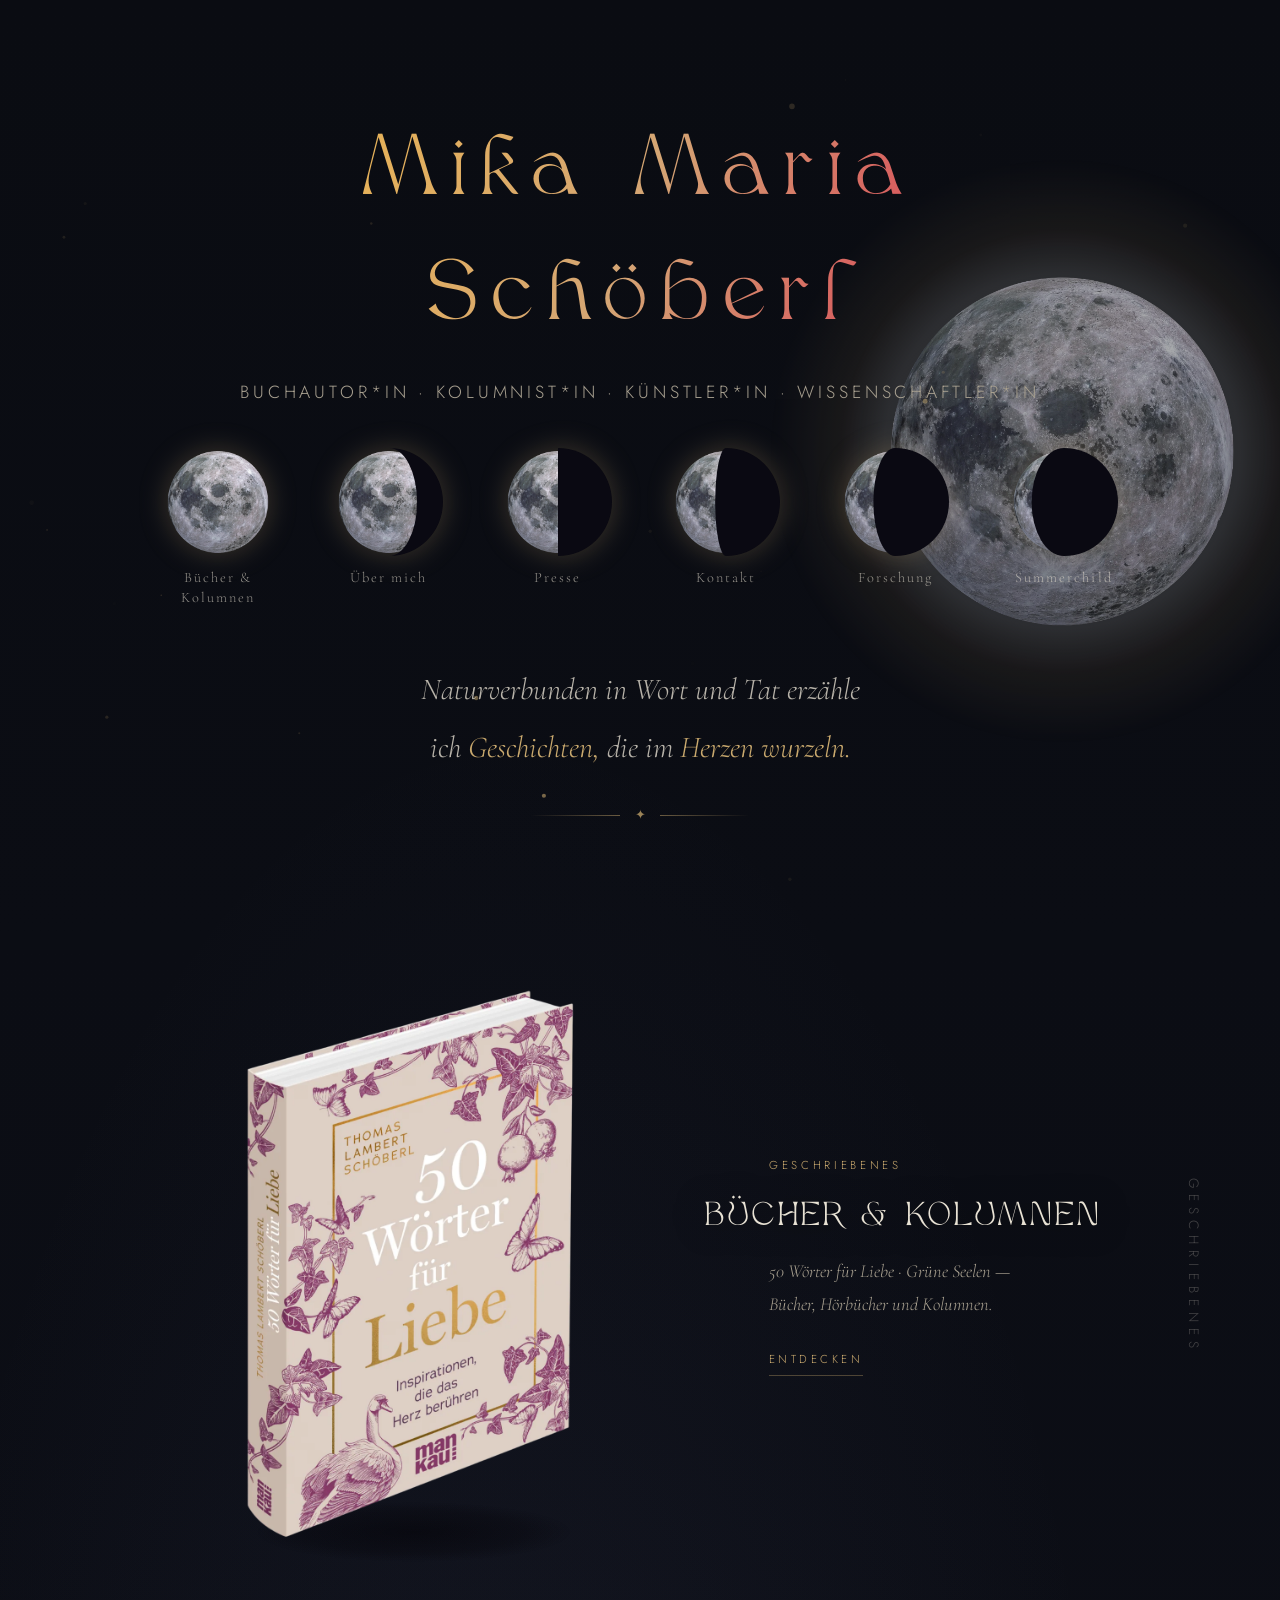
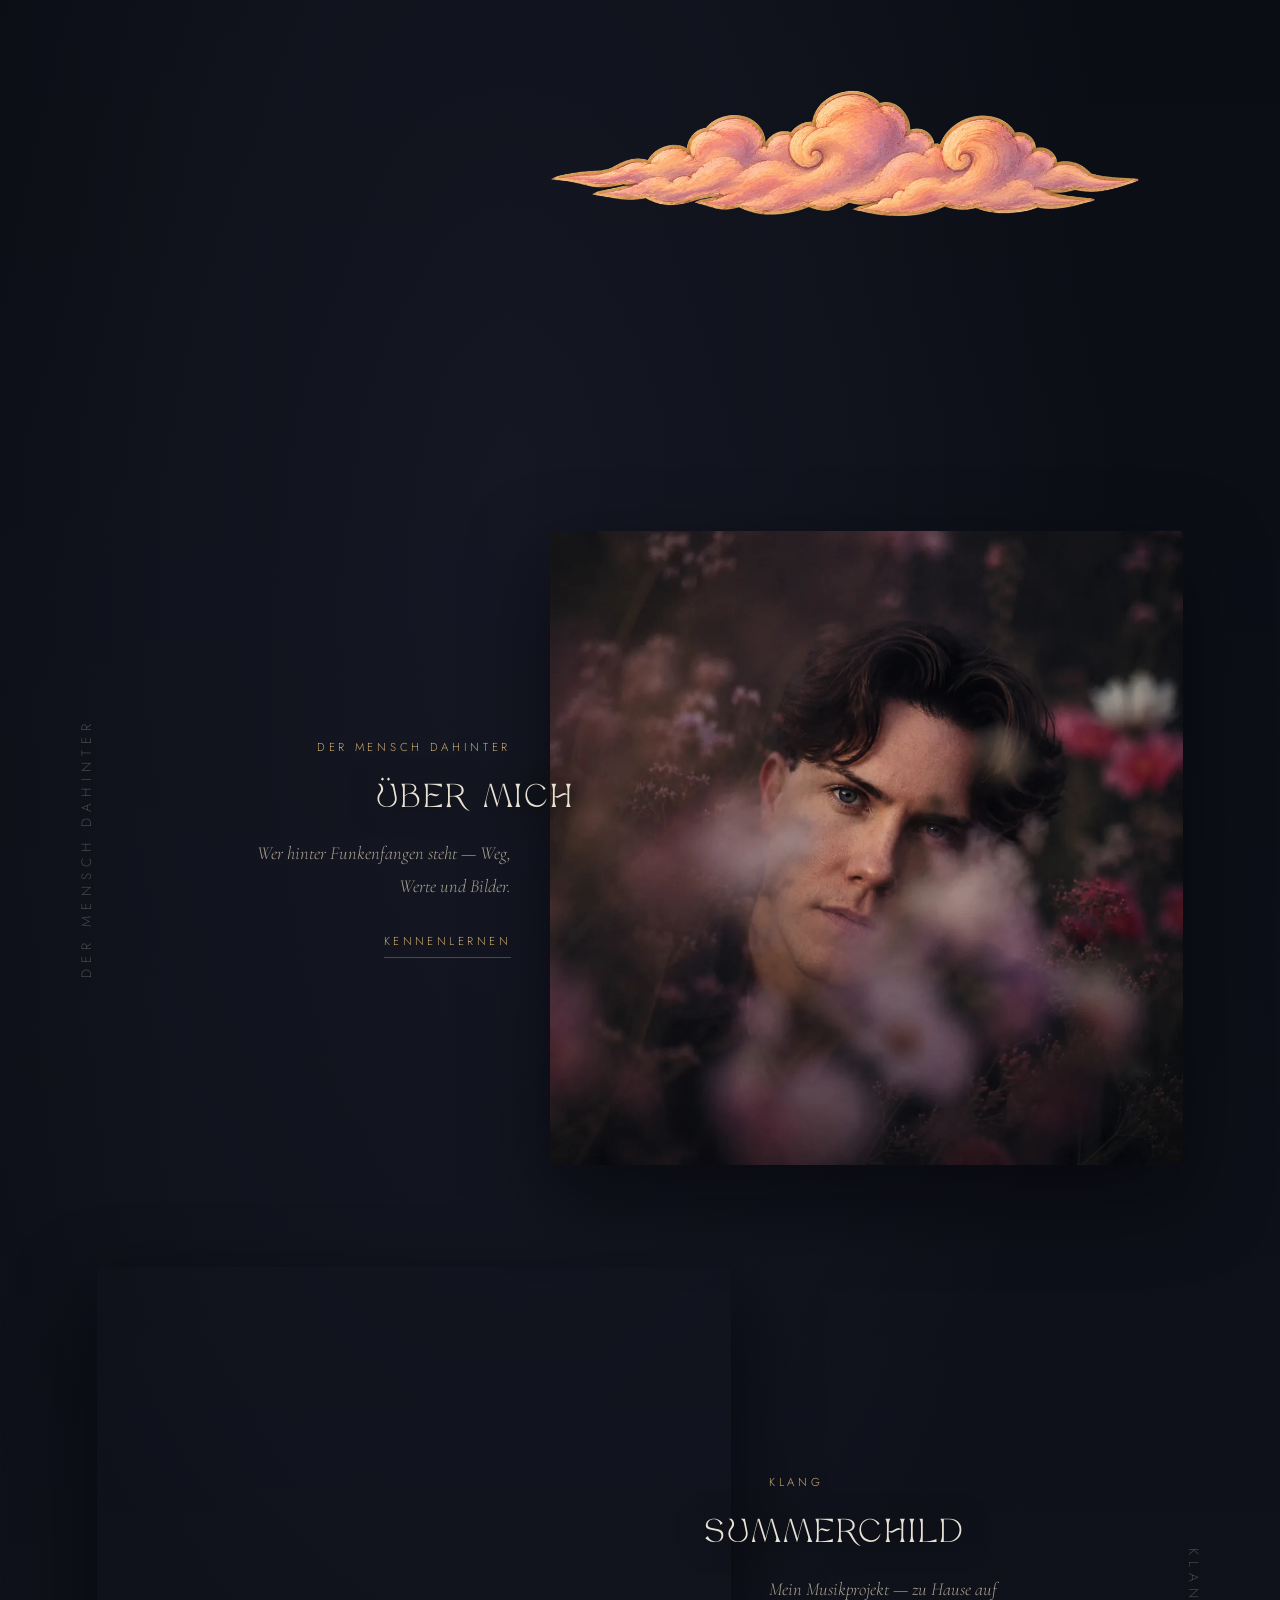
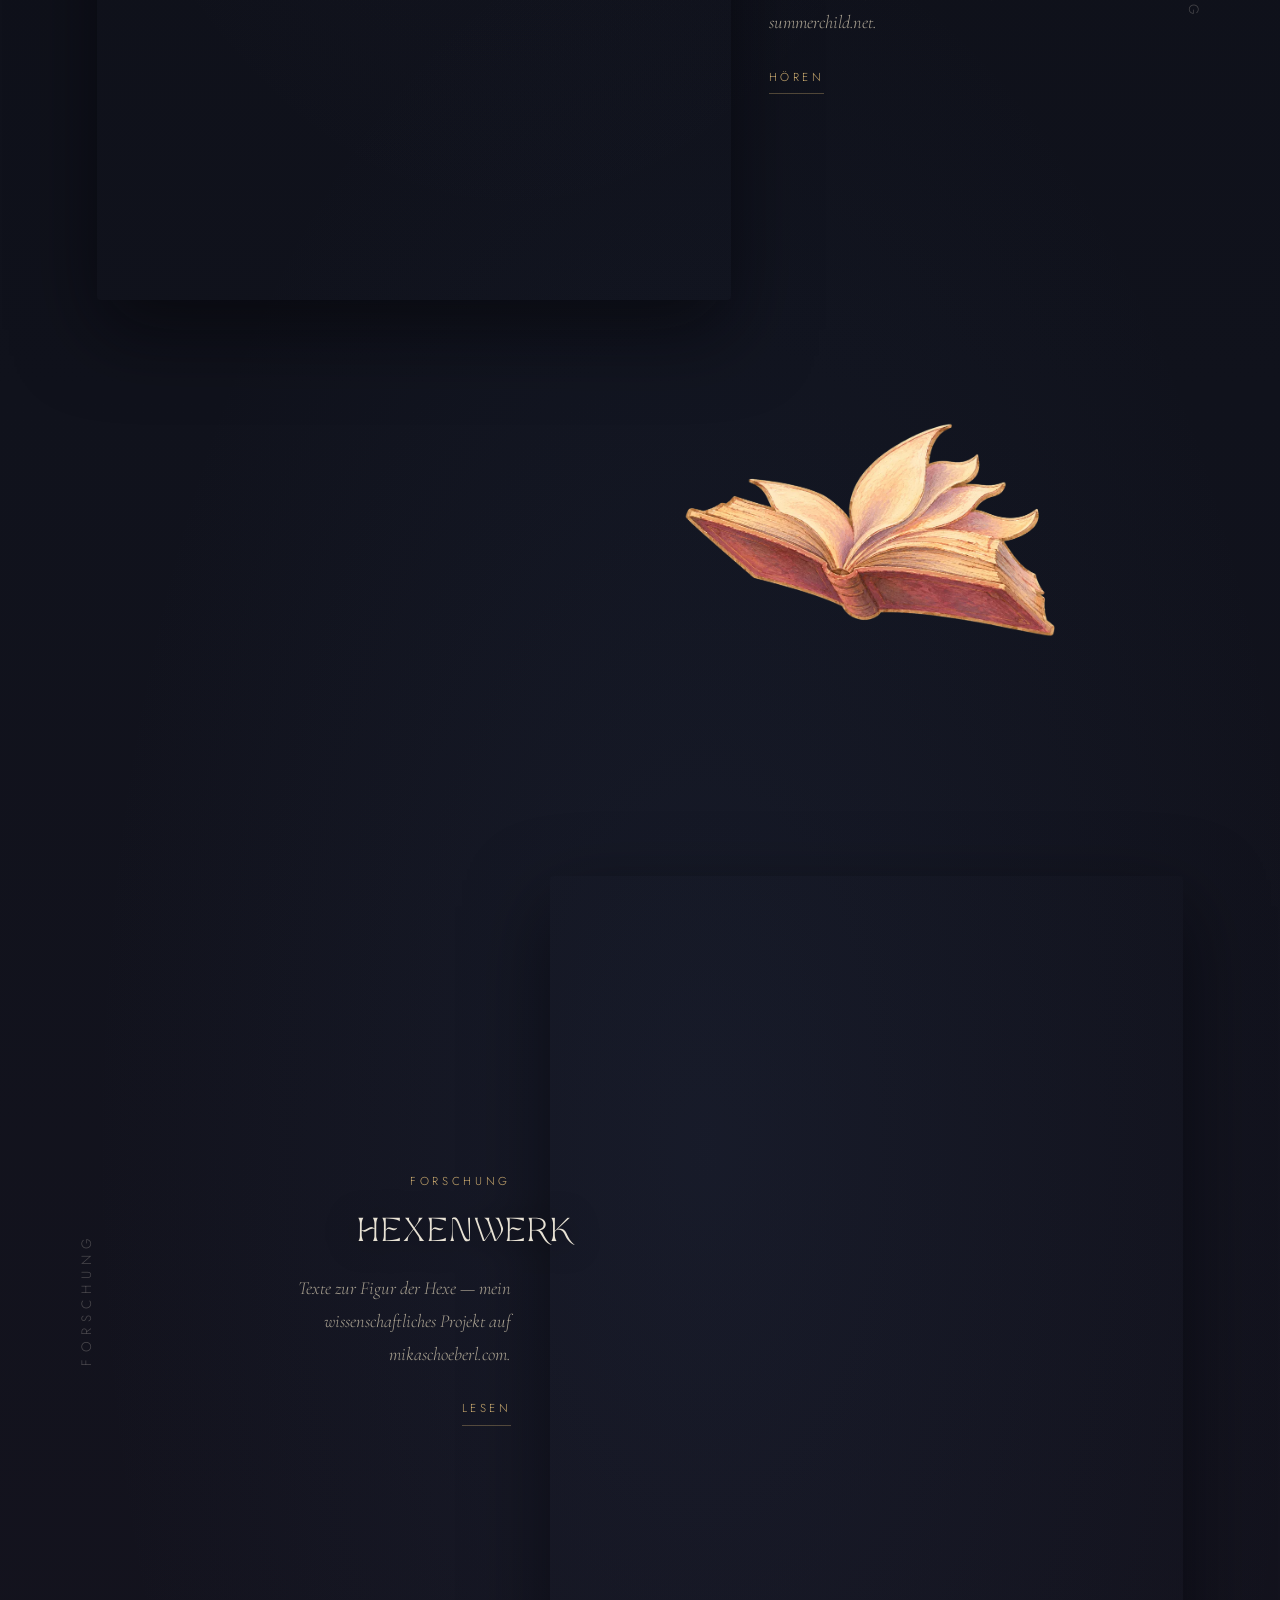
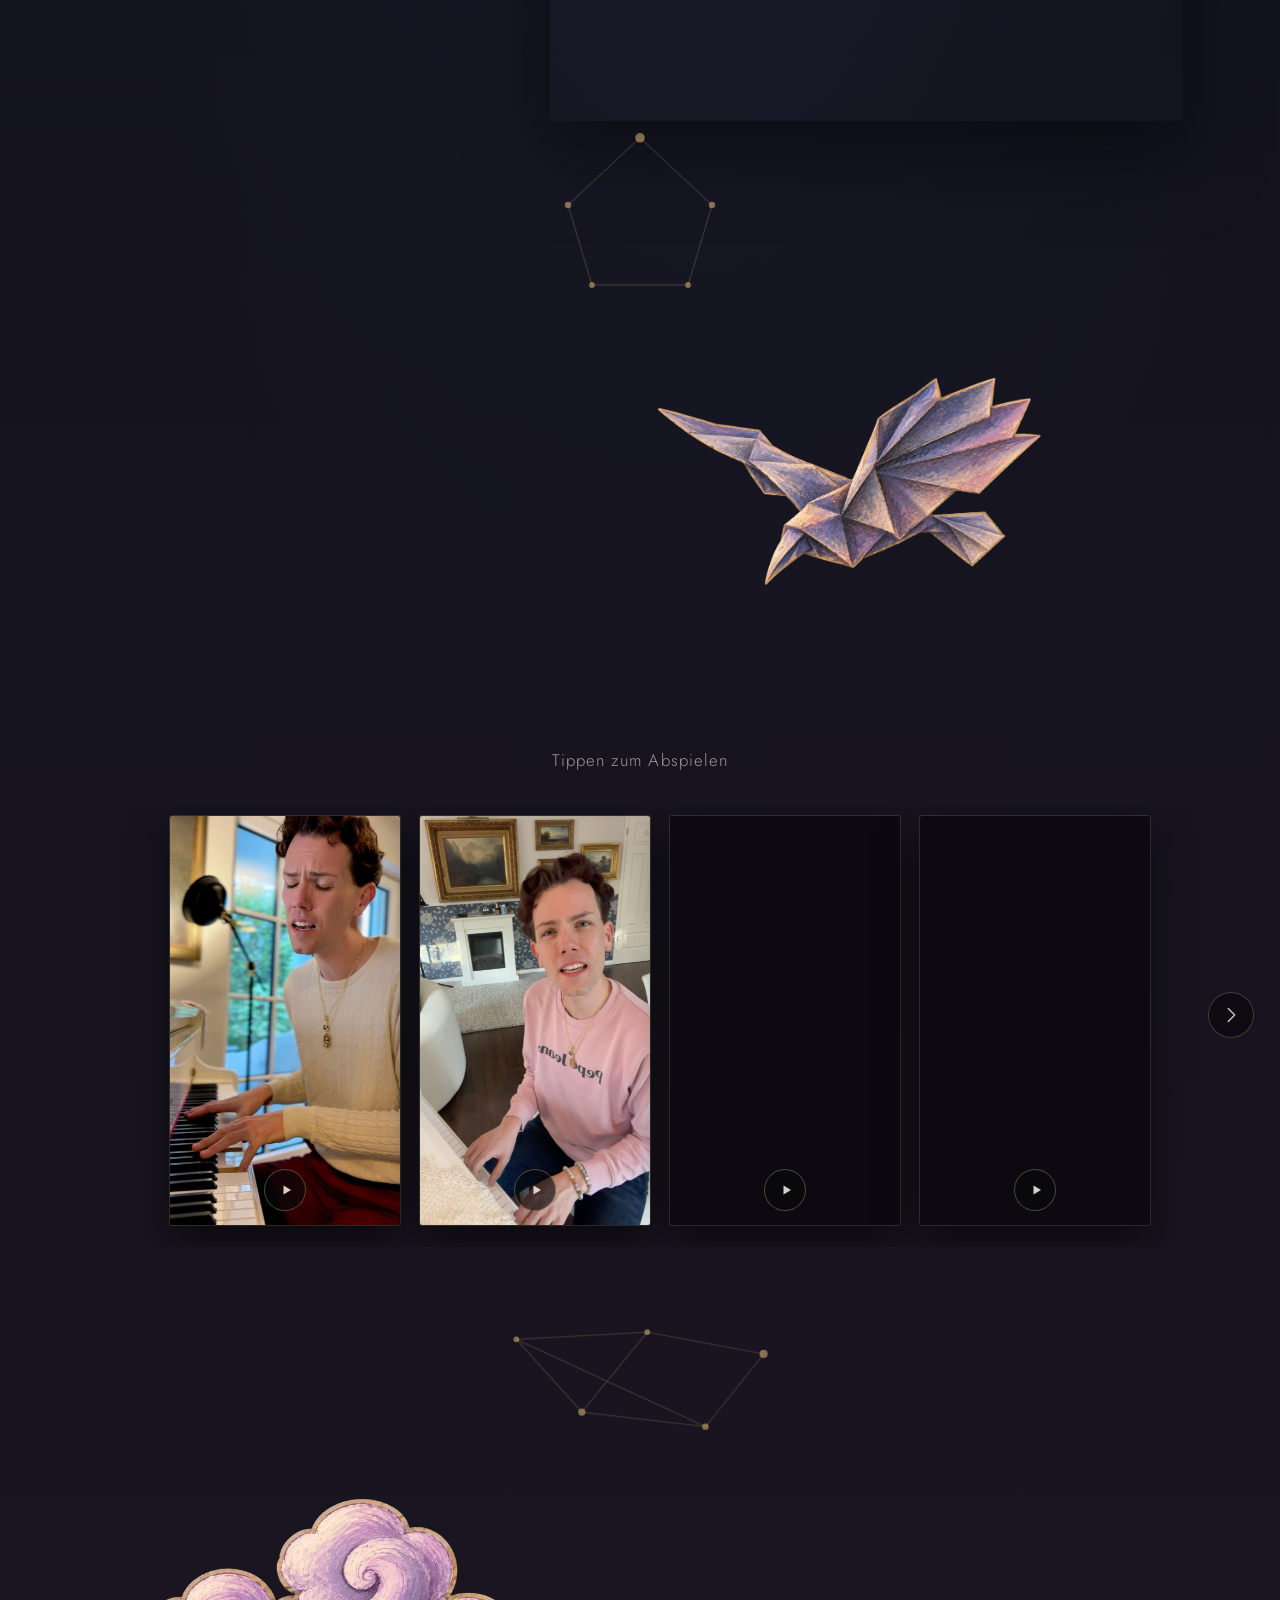
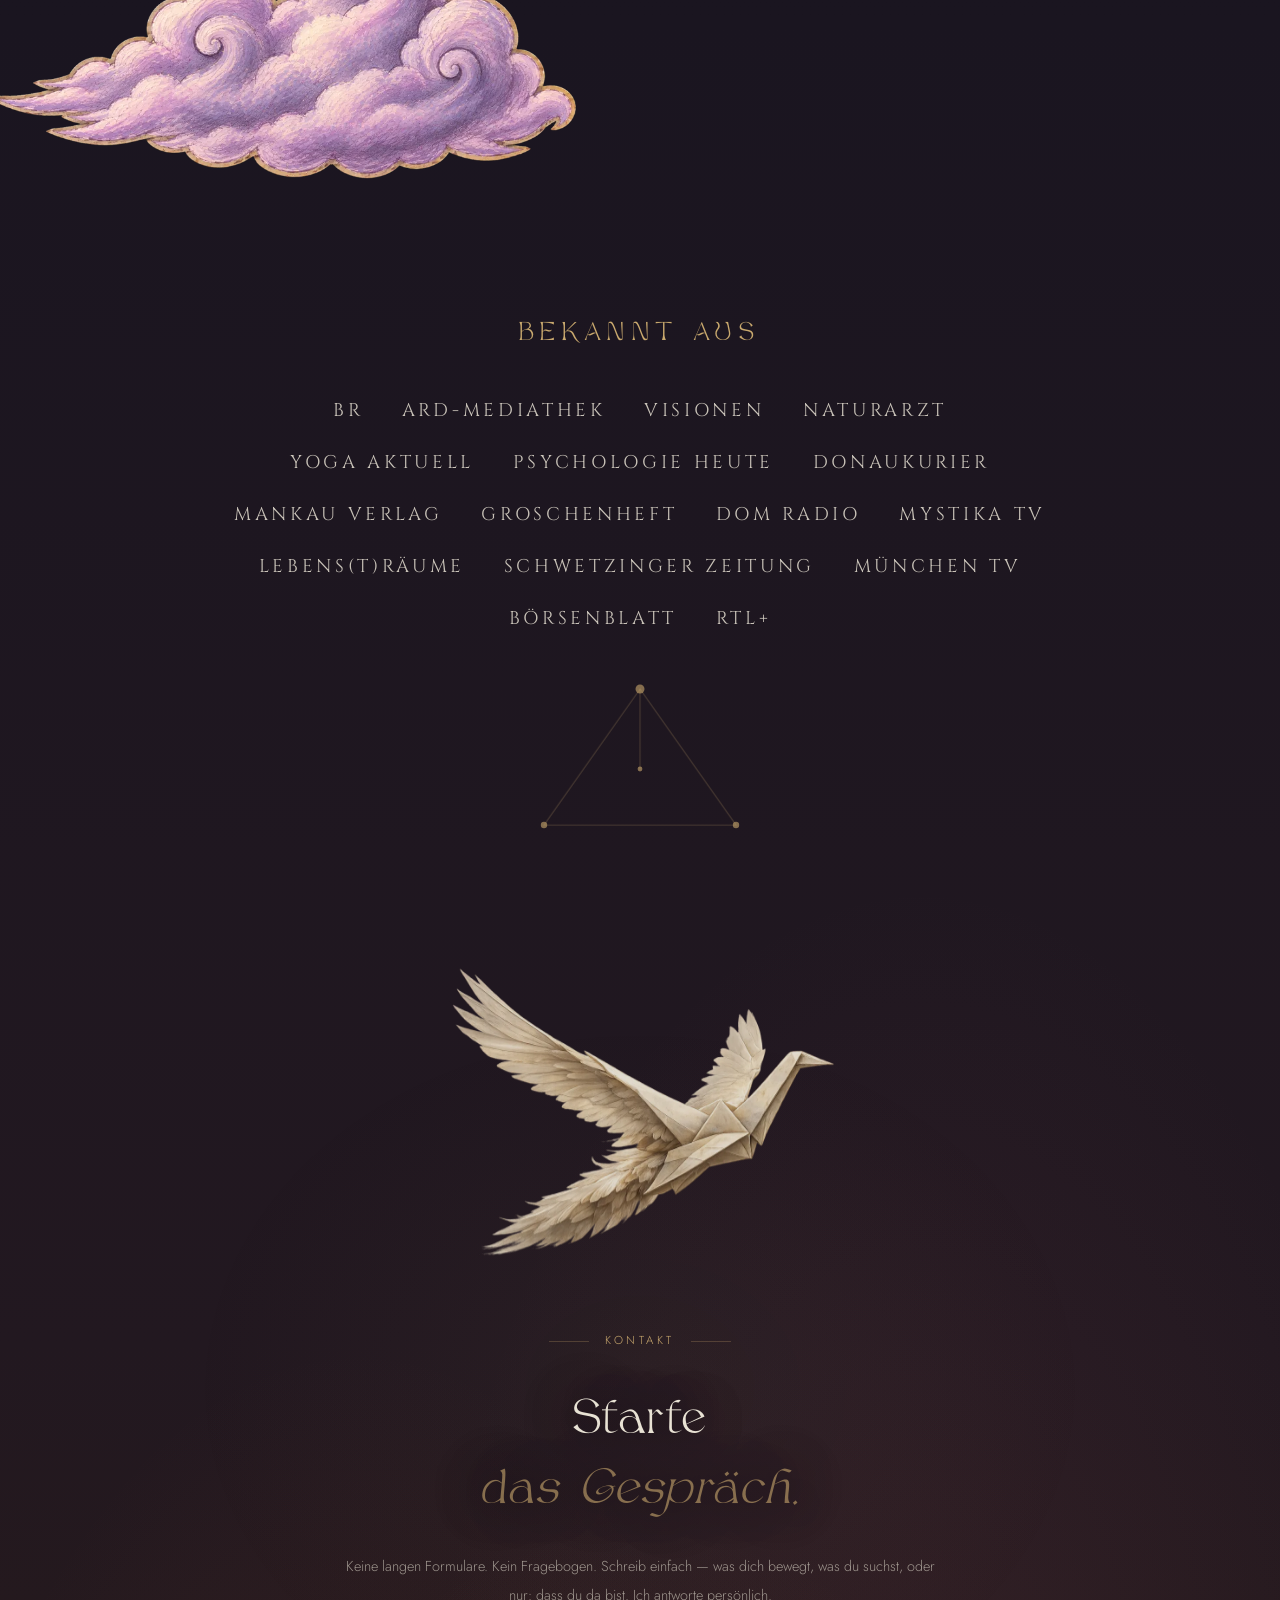
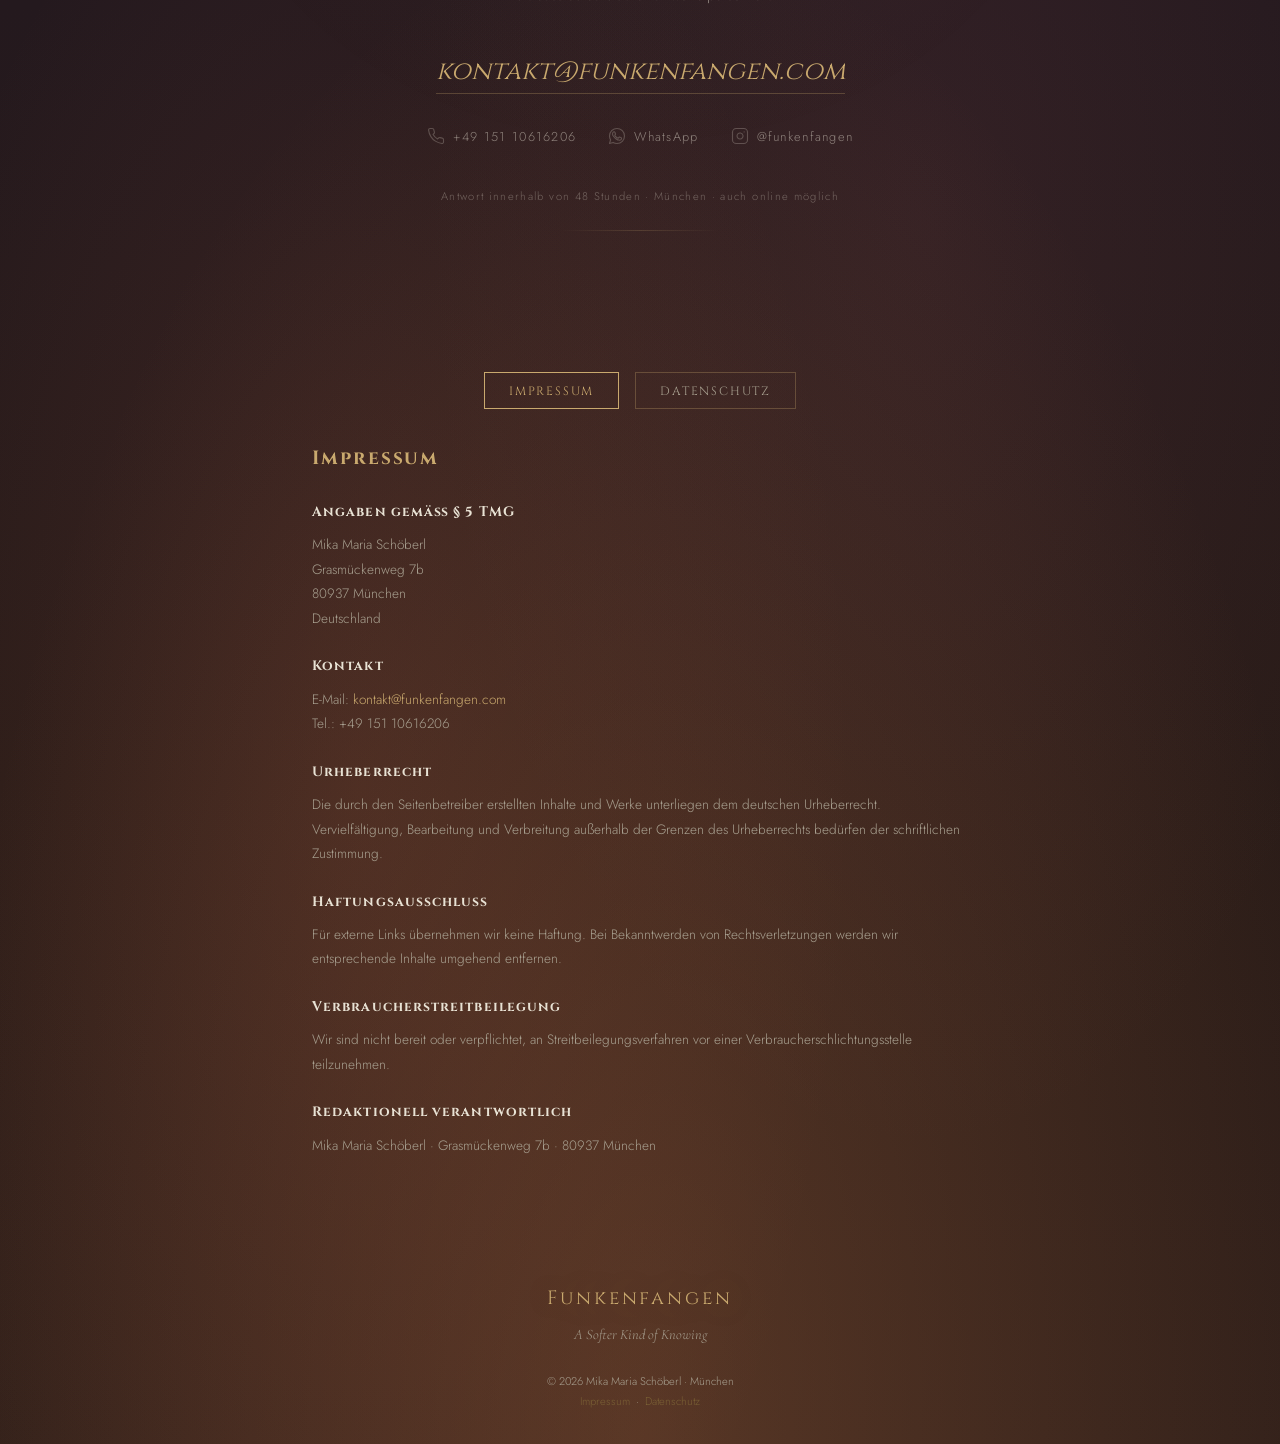
==== commit 4f37f3c2: "Flöten-Porträt durch Mikas verbesserte Fassung ersetzt „Cover Summerchild Strawberries in winter" vo" ====
--- a/index.html
+++ b/index.html
@@ -1203,7 +1203,7 @@
   <a class="chapter" href="http://summerchild.net" target="_blank" rel="noopener" data-reveal>
     <span class="chapter-marginalie" aria-hidden="true">Klang</span>
     <div class="chapter-media">
-      <img src="images/summerchild-floete.webp" alt="Mika mit einer Blockflöte, in barocker Brokatjacke" loading="lazy" decoding="async">
+      <img src="images/summerchild-floete.webp?v=2" alt="Mika mit einer Blockflöte, in barocker Brokatjacke" loading="lazy" decoding="async">
     </div>
     <div class="chapter-text">
       <span class="chapter-kicker">Klang</span>
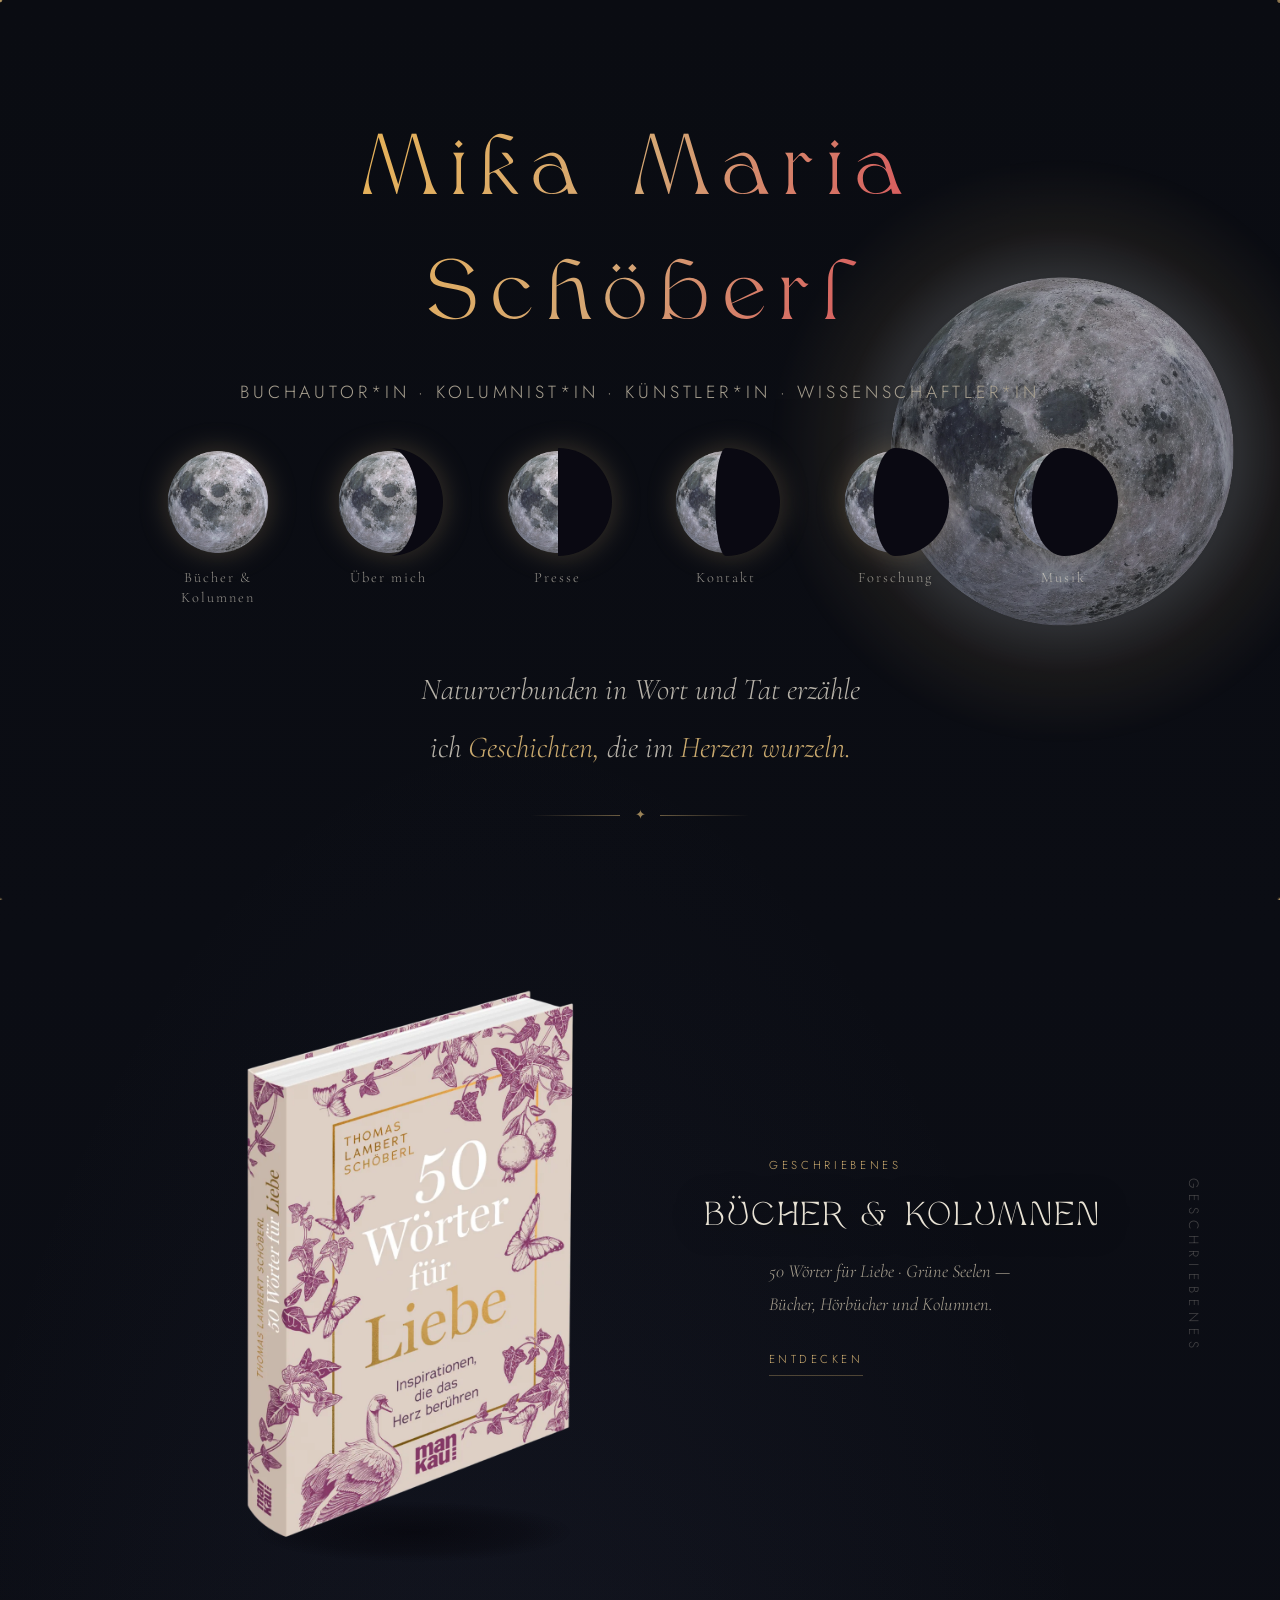
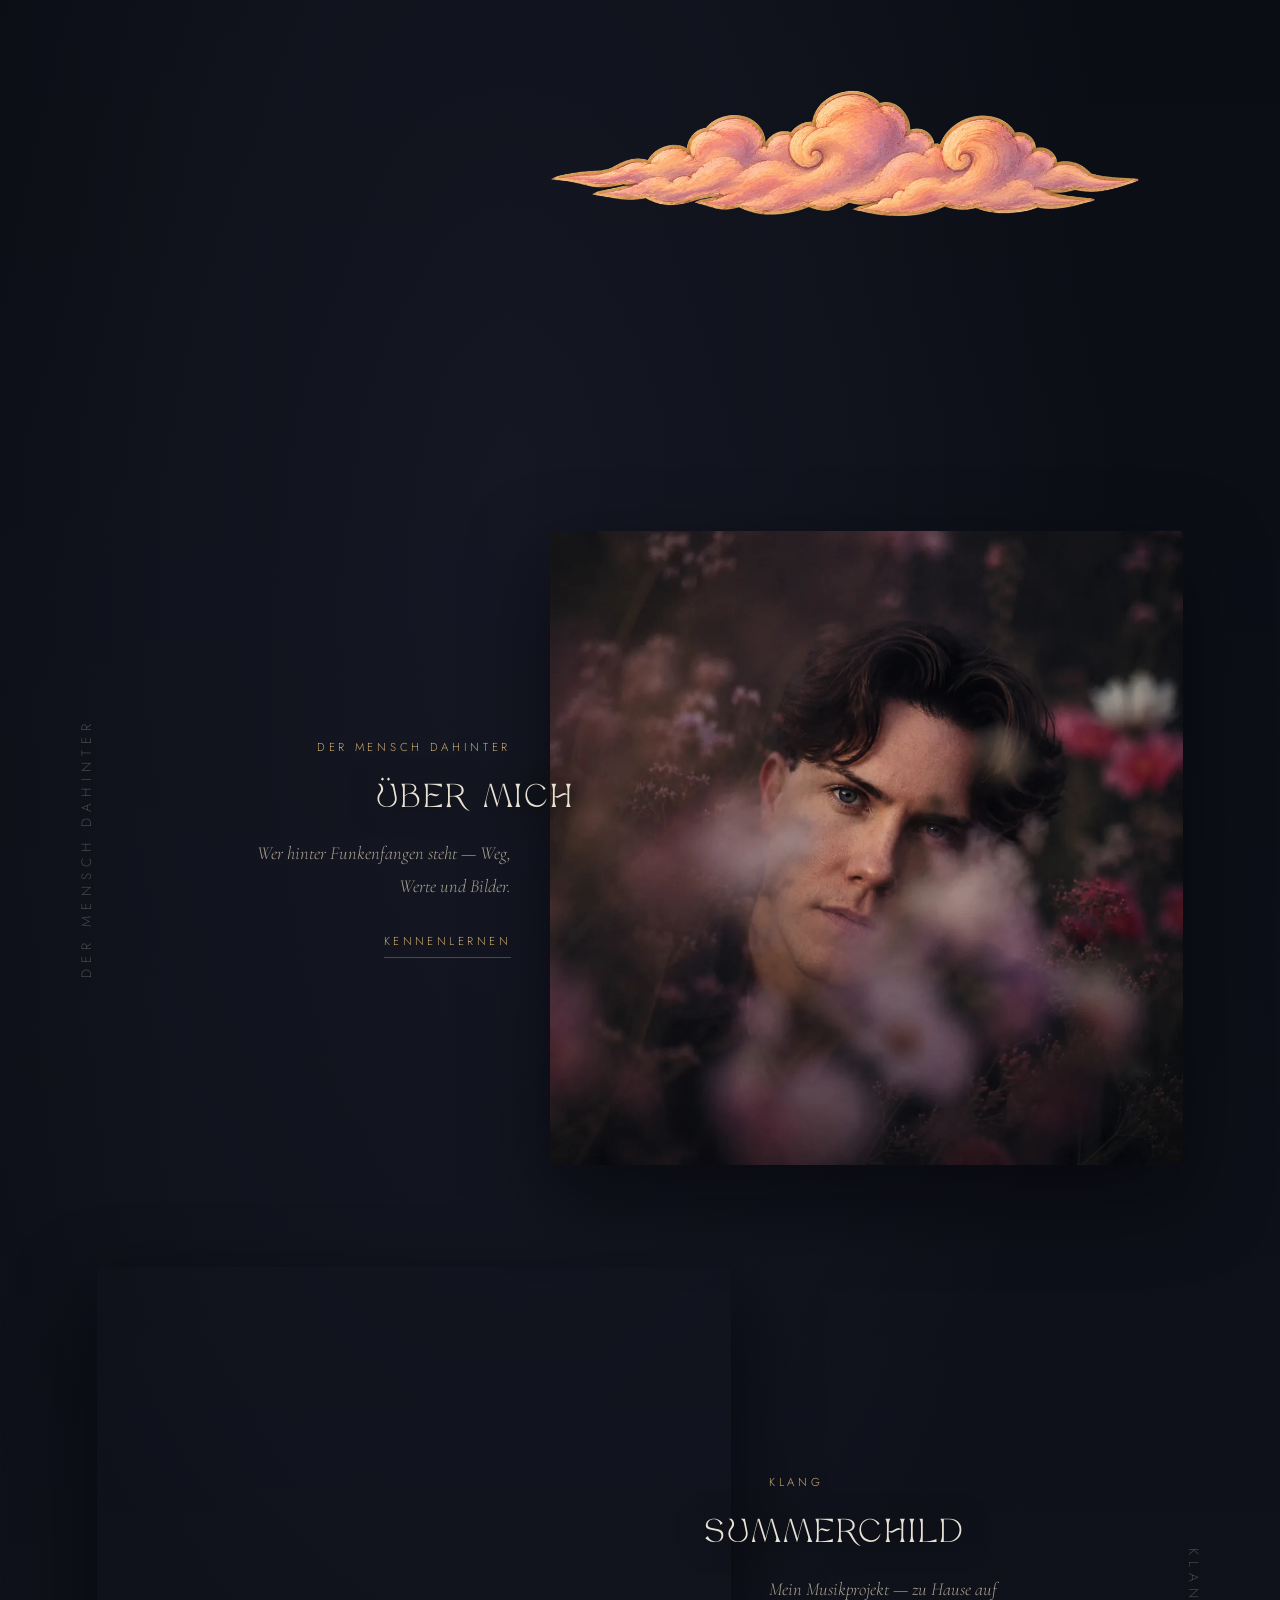
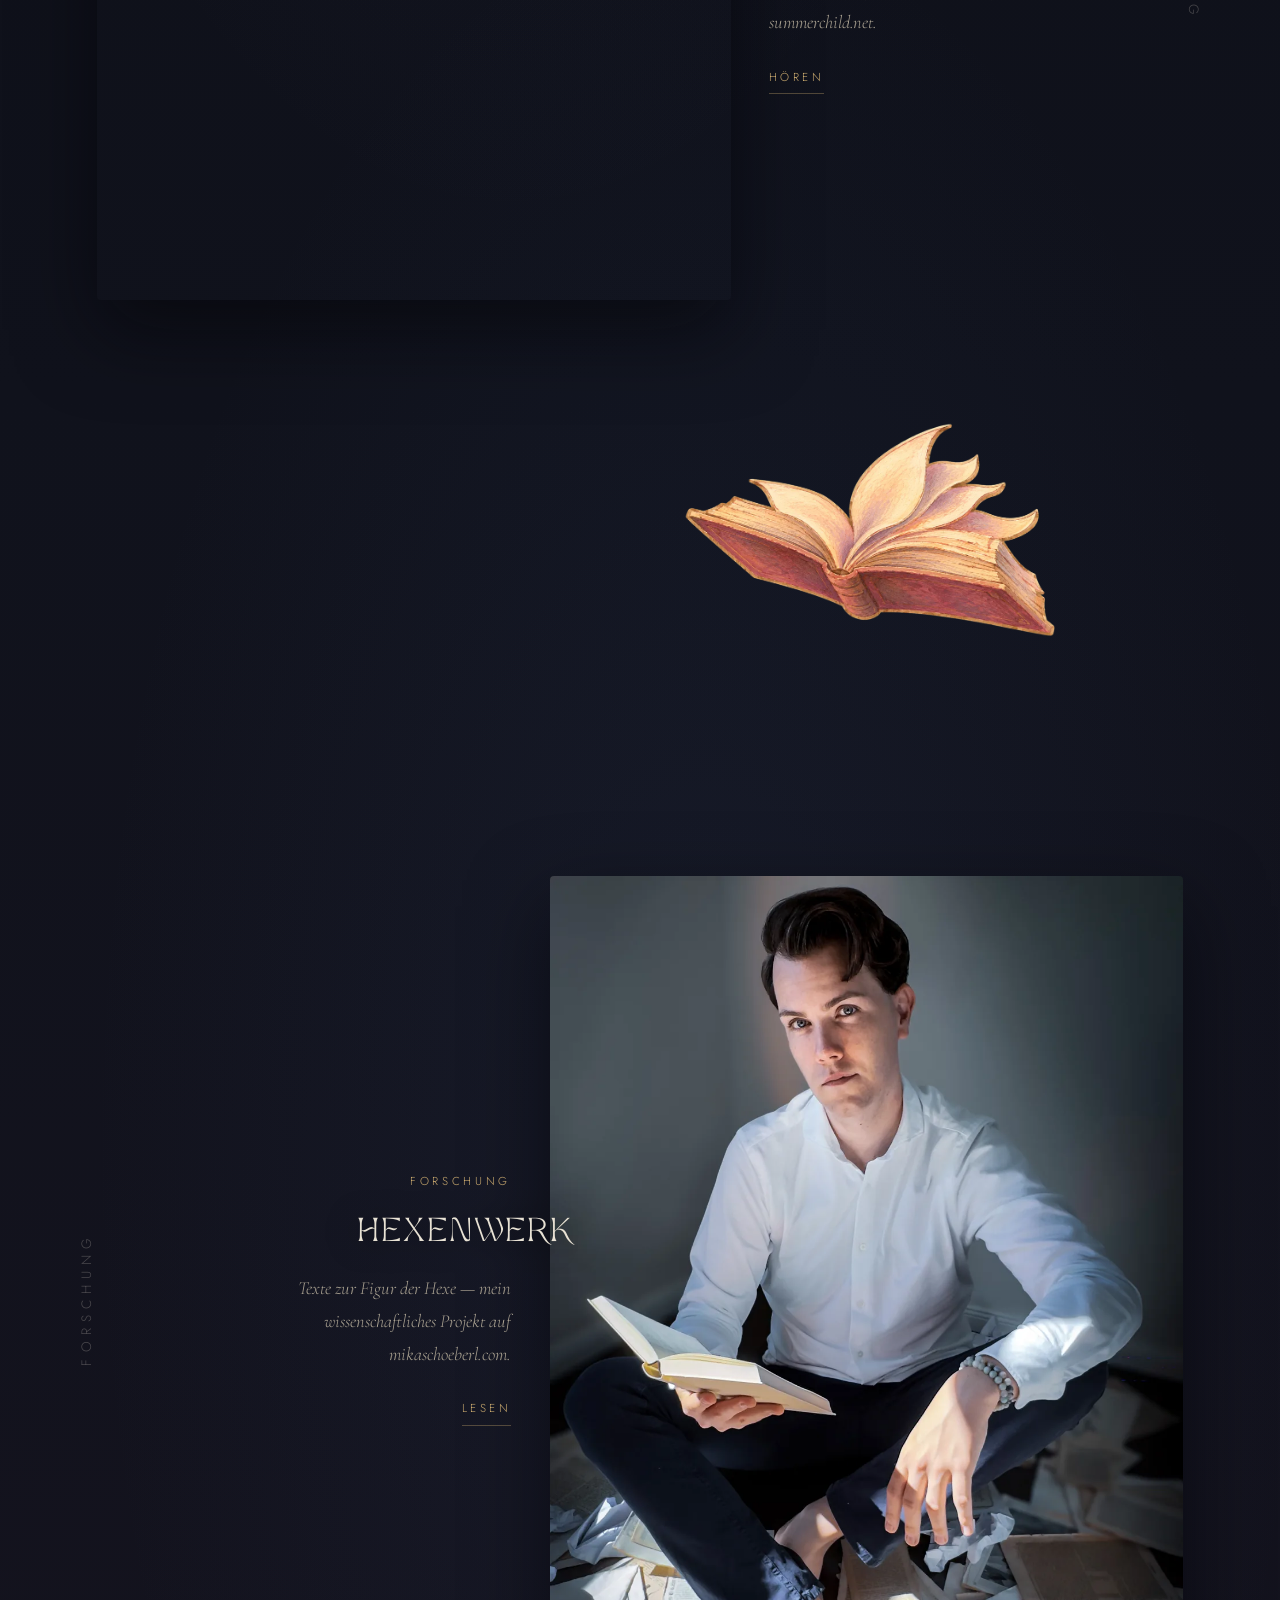
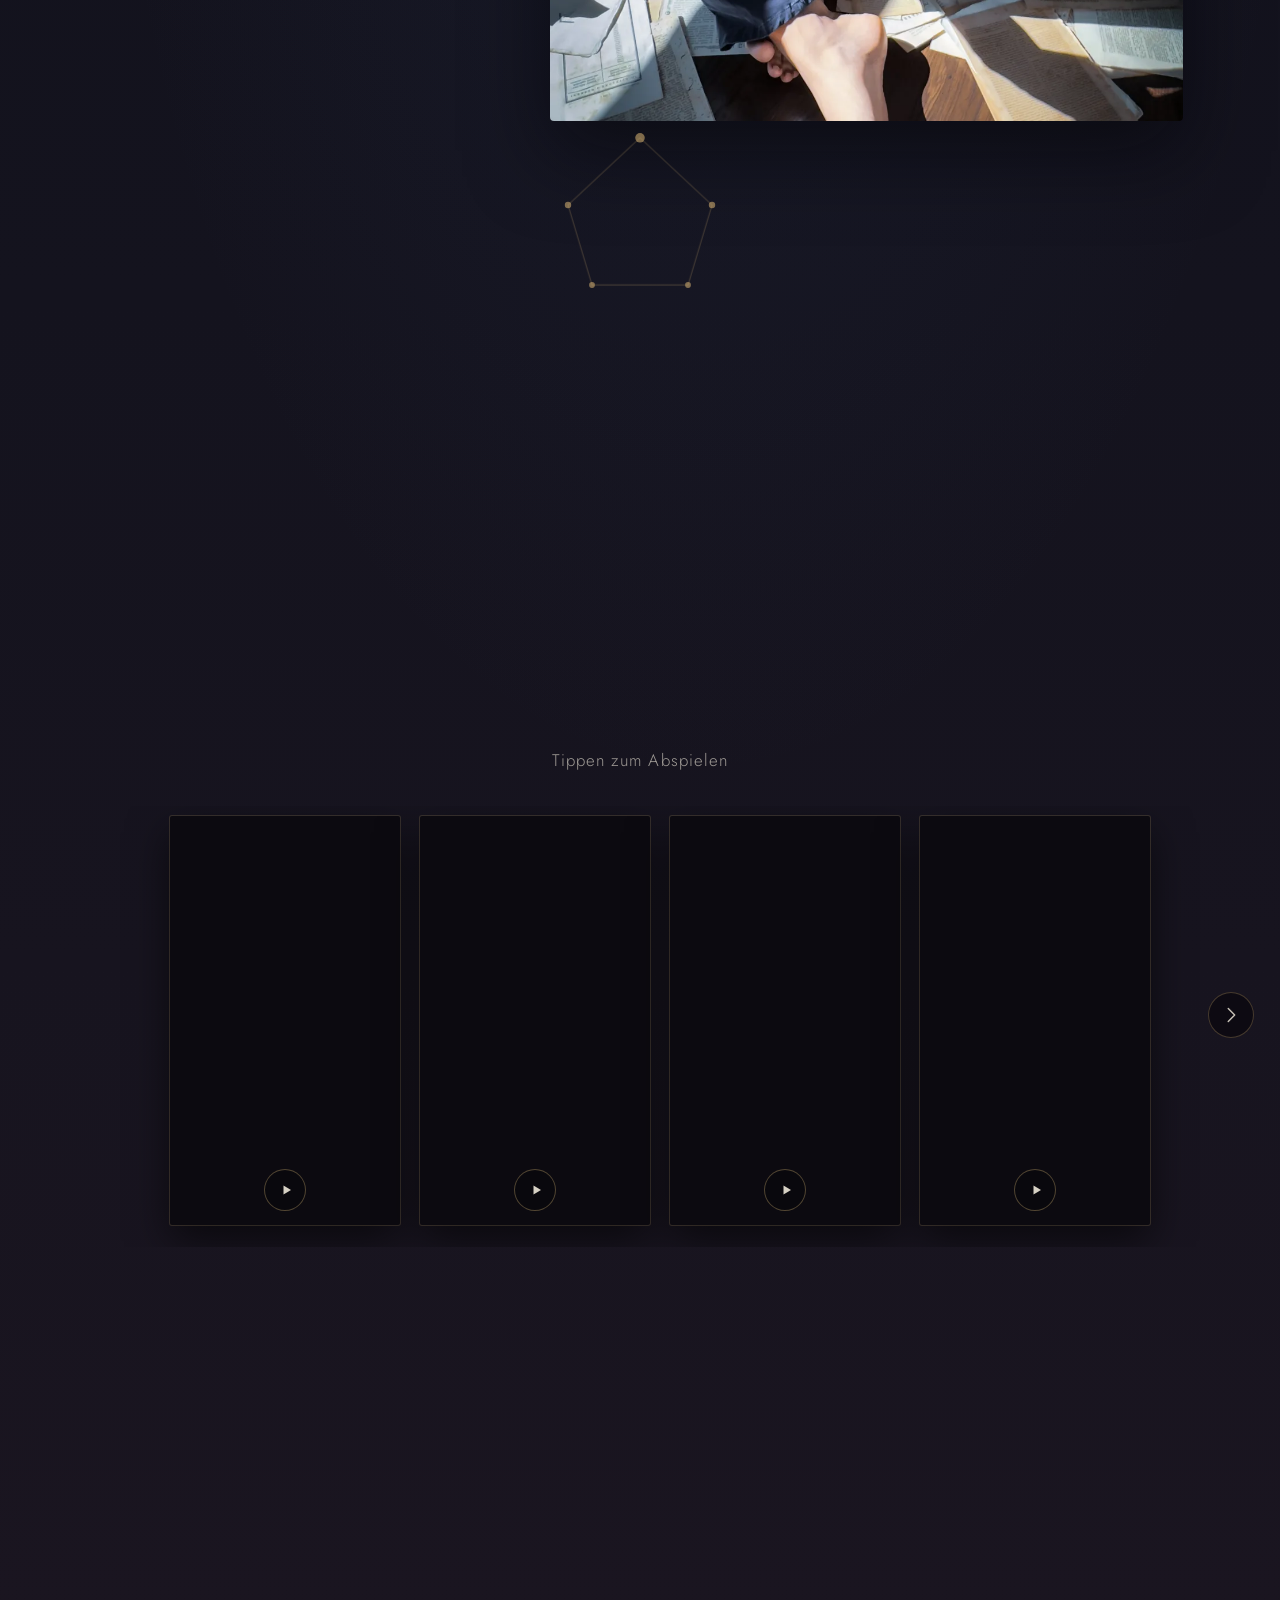
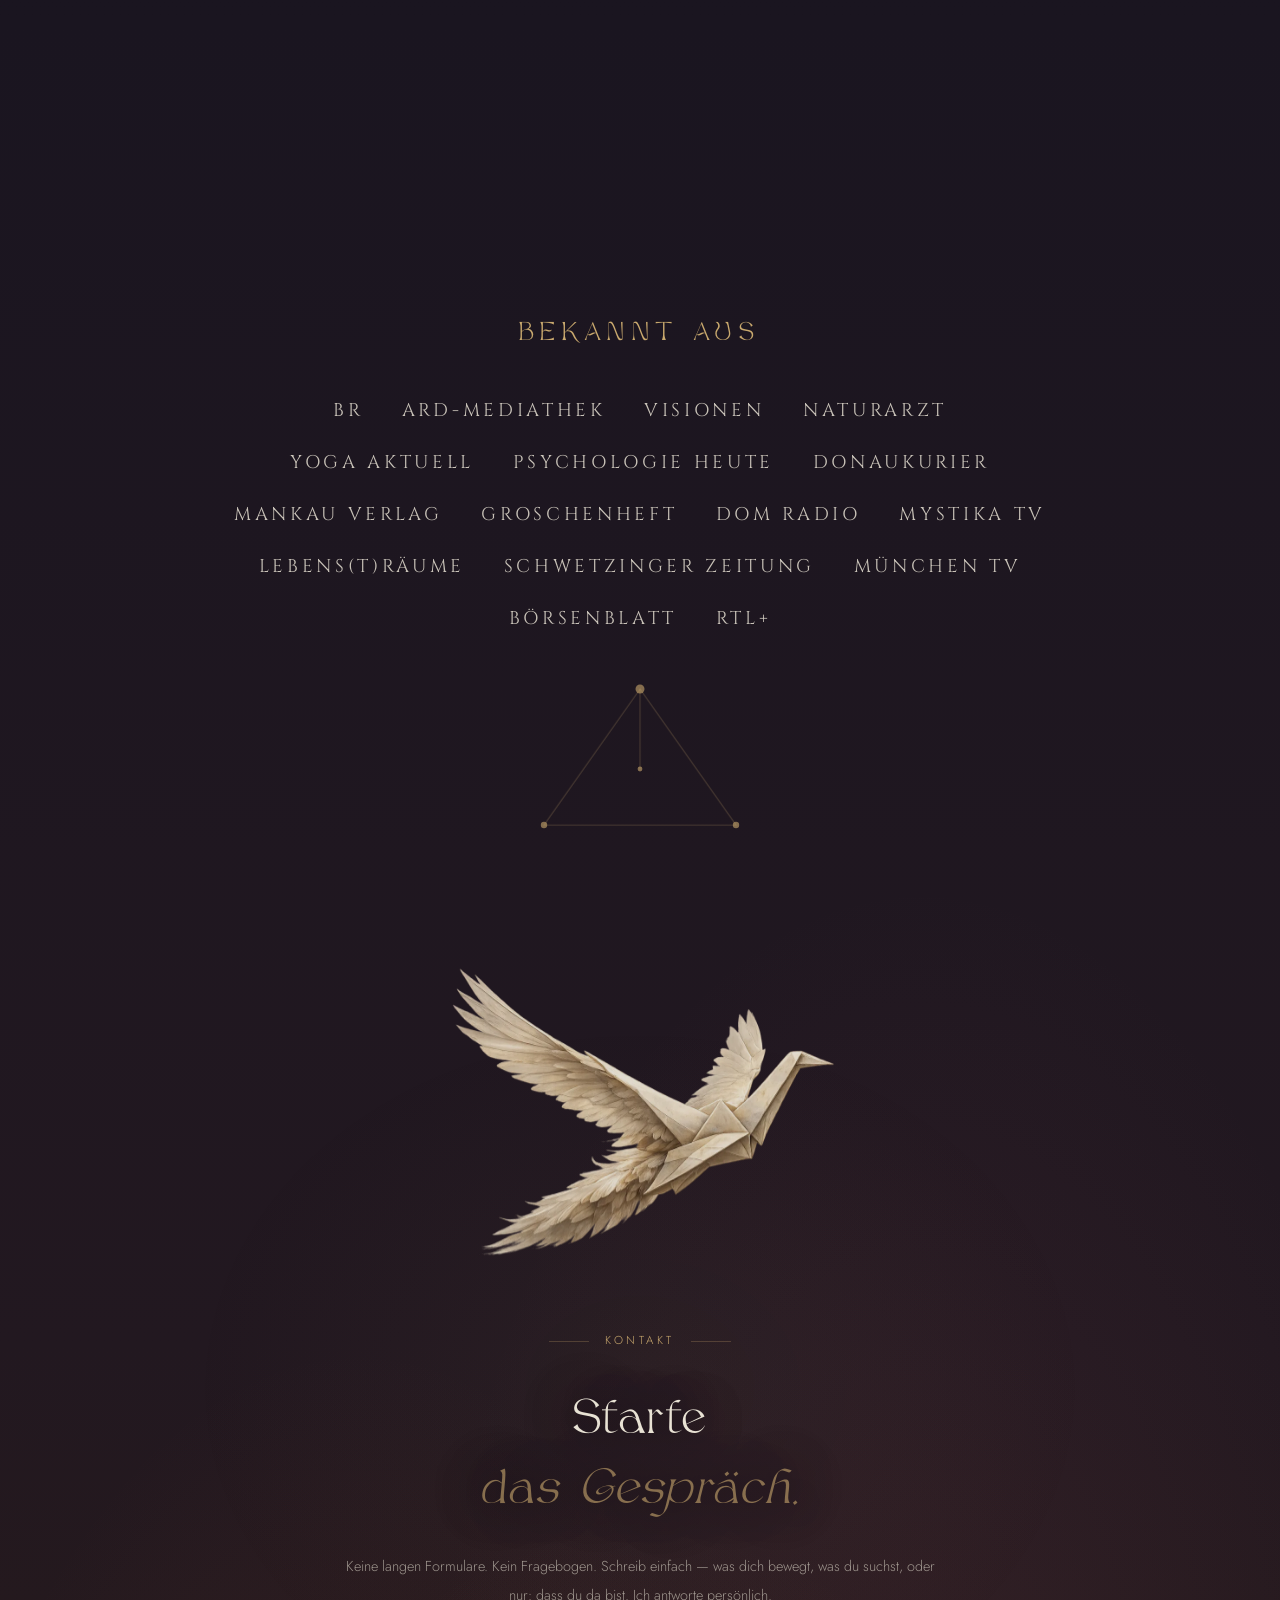
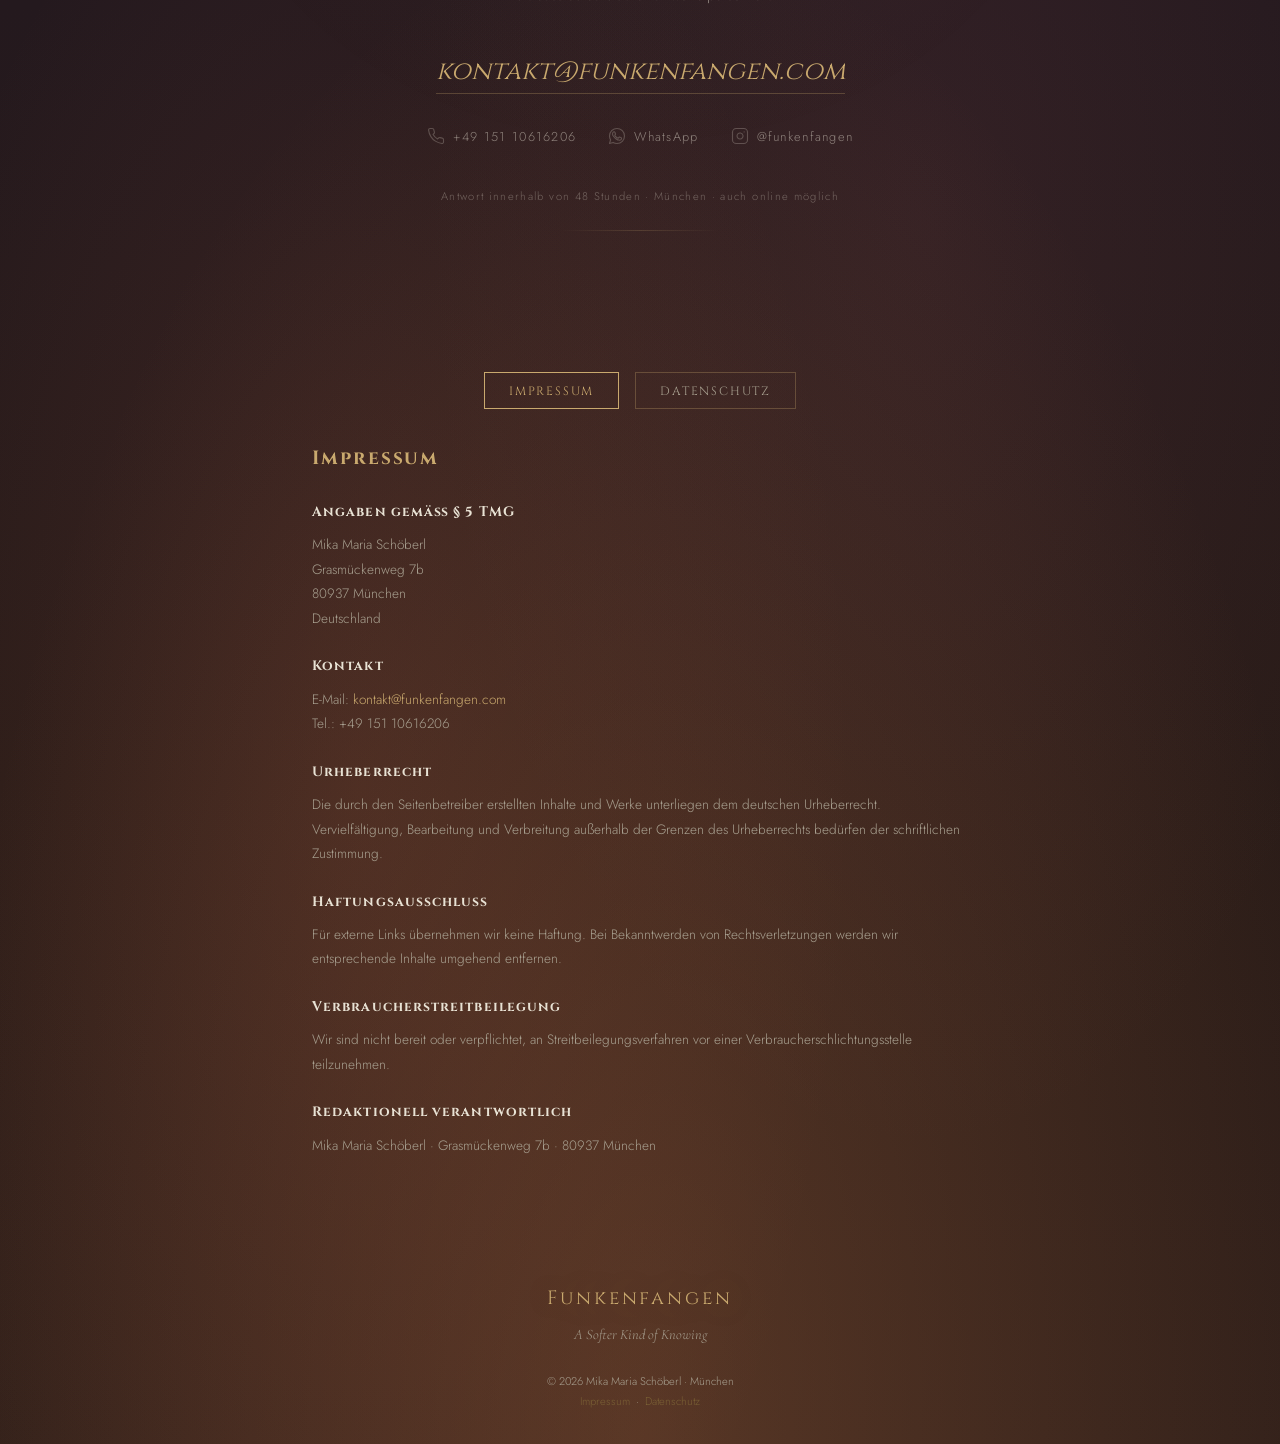
==== commit 846b1fe0: "Mondmenüs: „Summerchild" heißt jetzt „Musik" und führt zu mikamariamausshammer.com/musik Beschriftun" ====
--- a/index.html
+++ b/index.html
@@ -1160,9 +1160,9 @@
       <span class="moon-disc"><svg viewBox="0 0 100 100" aria-hidden="true"><image href="images/mond-echt.webp" x="0" y="0" width="100" height="100" preserveAspectRatio="xMidYMid meet"/><path d="M 50 0 A 50 50 0 0 1 50 100 A 20 50 0 0 1 50 0 Z" fill="#0a0912"/></svg></span>
       <span class="moon-name">Forschung</span>
     </a>
-    <a class="moon-orb" href="http://summerchild.net" target="_blank" rel="noopener" data-reveal style="--d:0.35s">
+    <a class="moon-orb" href="https://mikamariamausshammer.com/musik/" target="_blank" rel="noopener" data-reveal style="--d:0.35s">
       <span class="moon-disc"><svg viewBox="0 0 100 100" aria-hidden="true"><image href="images/mond-echt.webp" x="0" y="0" width="100" height="100" preserveAspectRatio="xMidYMid meet"/><path d="M 50 0 A 50 50 0 0 1 50 100 A 30 50 0 0 1 50 0 Z" fill="#0a0912"/></svg></span>
-      <span class="moon-name">Summerchild</span>
+      <span class="moon-name">Musik</span>
     </a>
   </nav>
   <p class="portal-line"><span class="wort" style="--wd:1.20s">Naturverbunden</span> <span class="wort" style="--wd:1.29s">in</span> <span class="wort" style="--wd:1.38s">Wort</span> <span class="wort" style="--wd:1.47s">und</span> <span class="wort" style="--wd:1.56s">Tat</span> <span class="wort" style="--wd:1.65s">erzähle</span> <span class="wort" style="--wd:1.74s">ich</span> <span class="wort wort--gold" style="--wd:1.83s">Geschichten,</span> <span class="wort" style="--wd:1.92s">die</span> <span class="wort" style="--wd:2.01s">im</span> <span class="wort wort--gold" style="--wd:2.10s">Herzen</span> <span class="wort wort--gold" style="--wd:2.19s">wurzeln.</span></p>
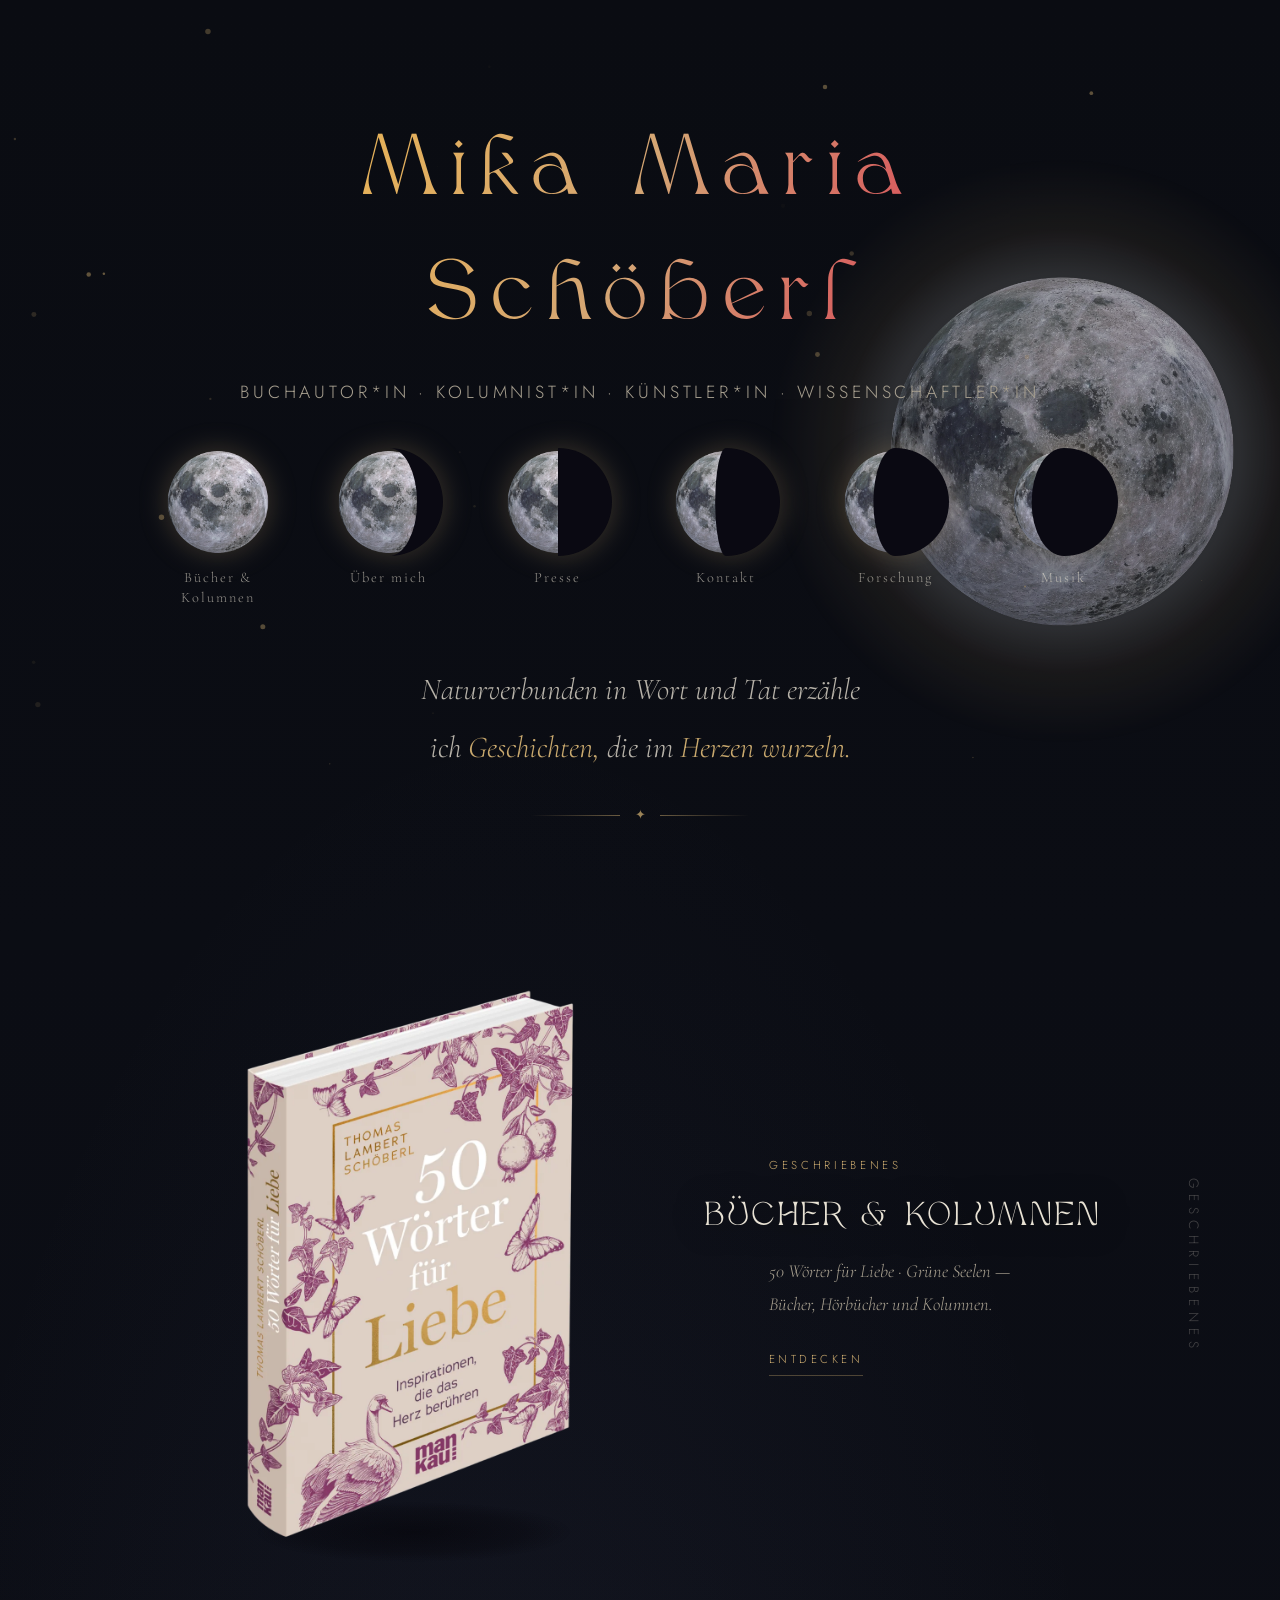
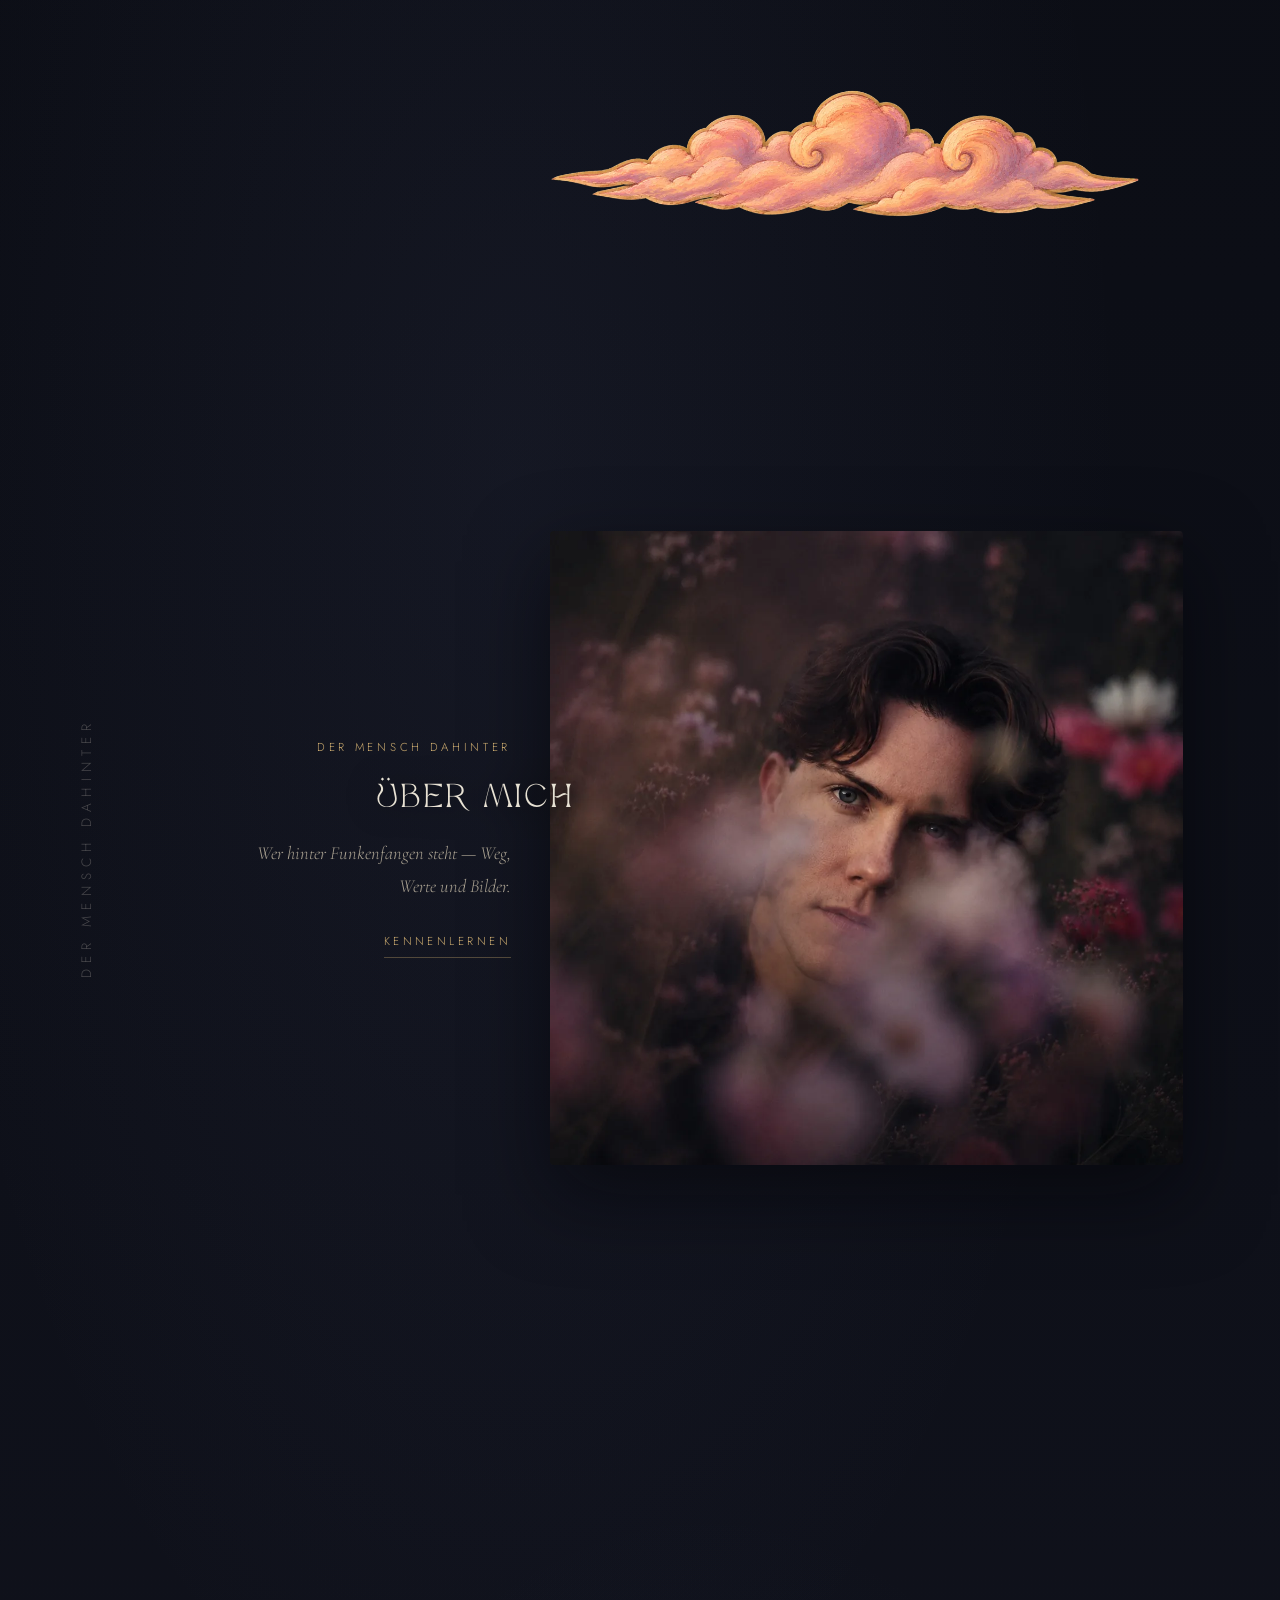
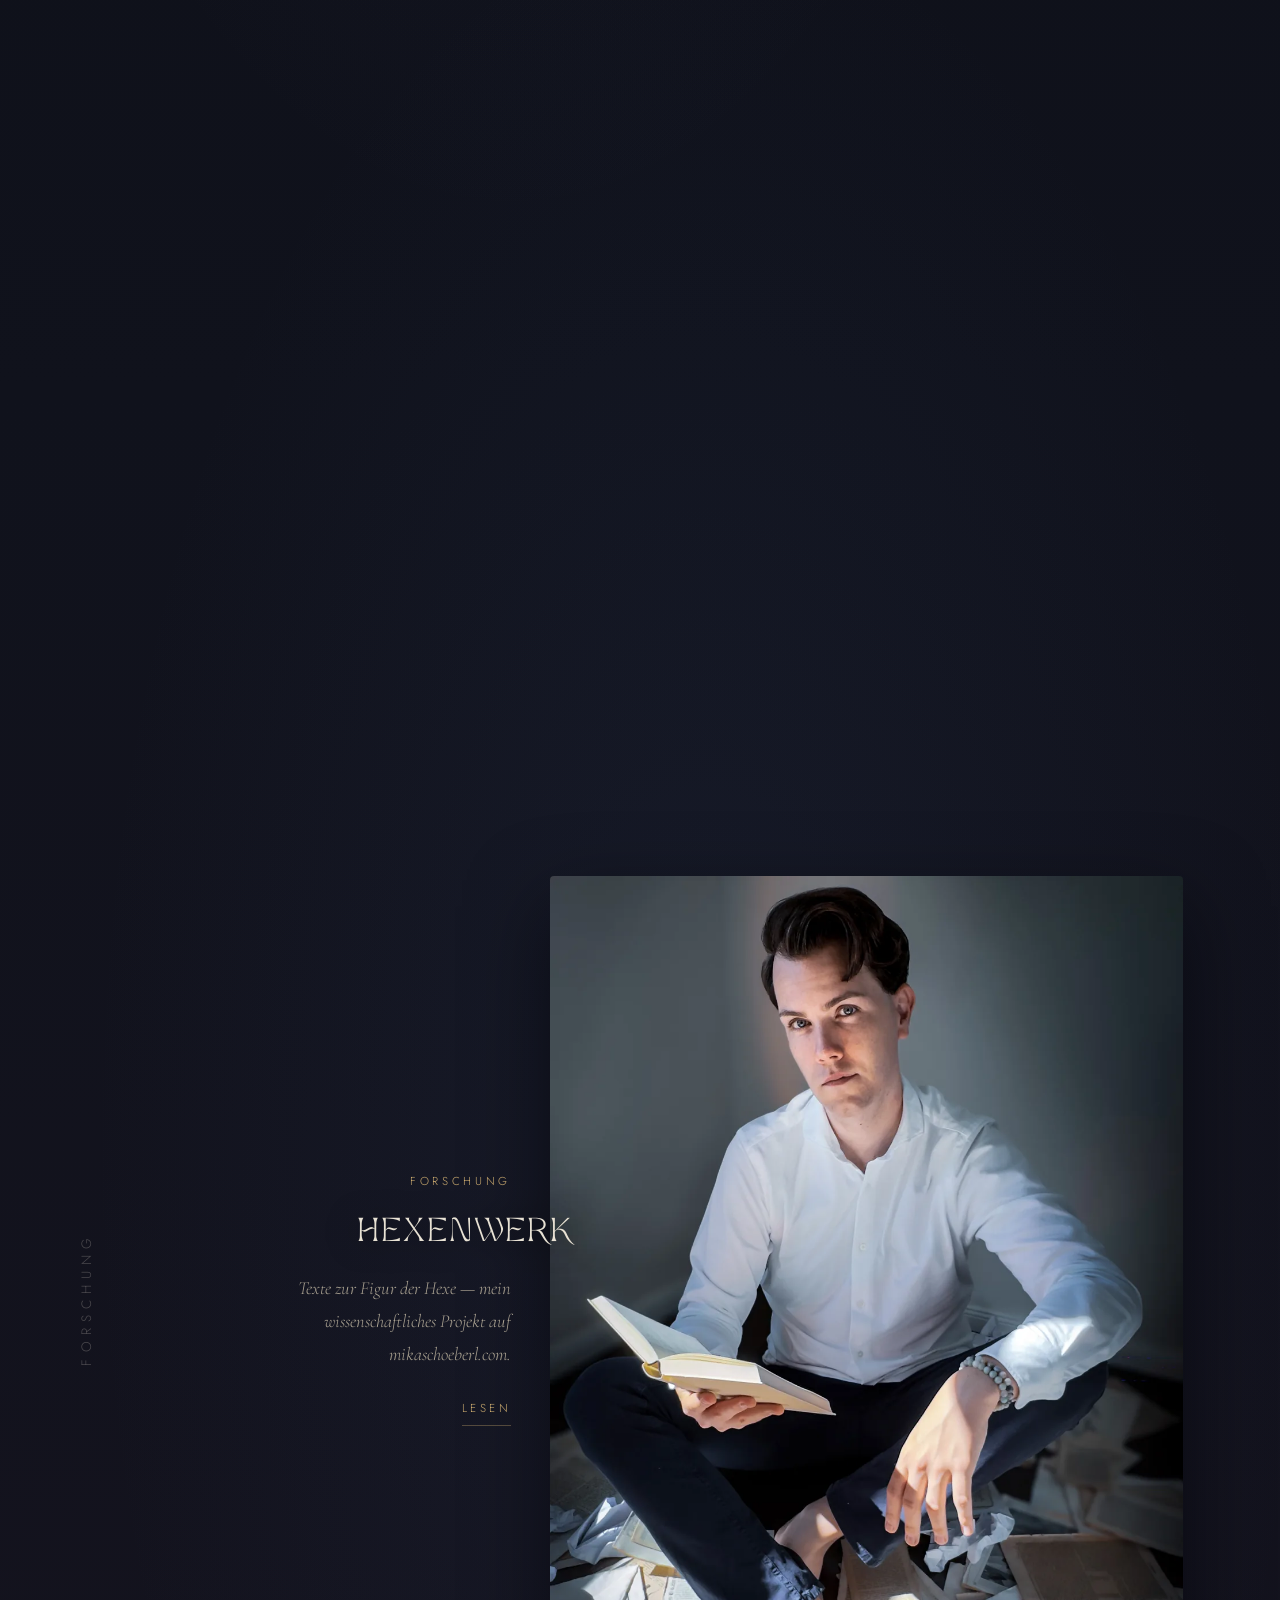
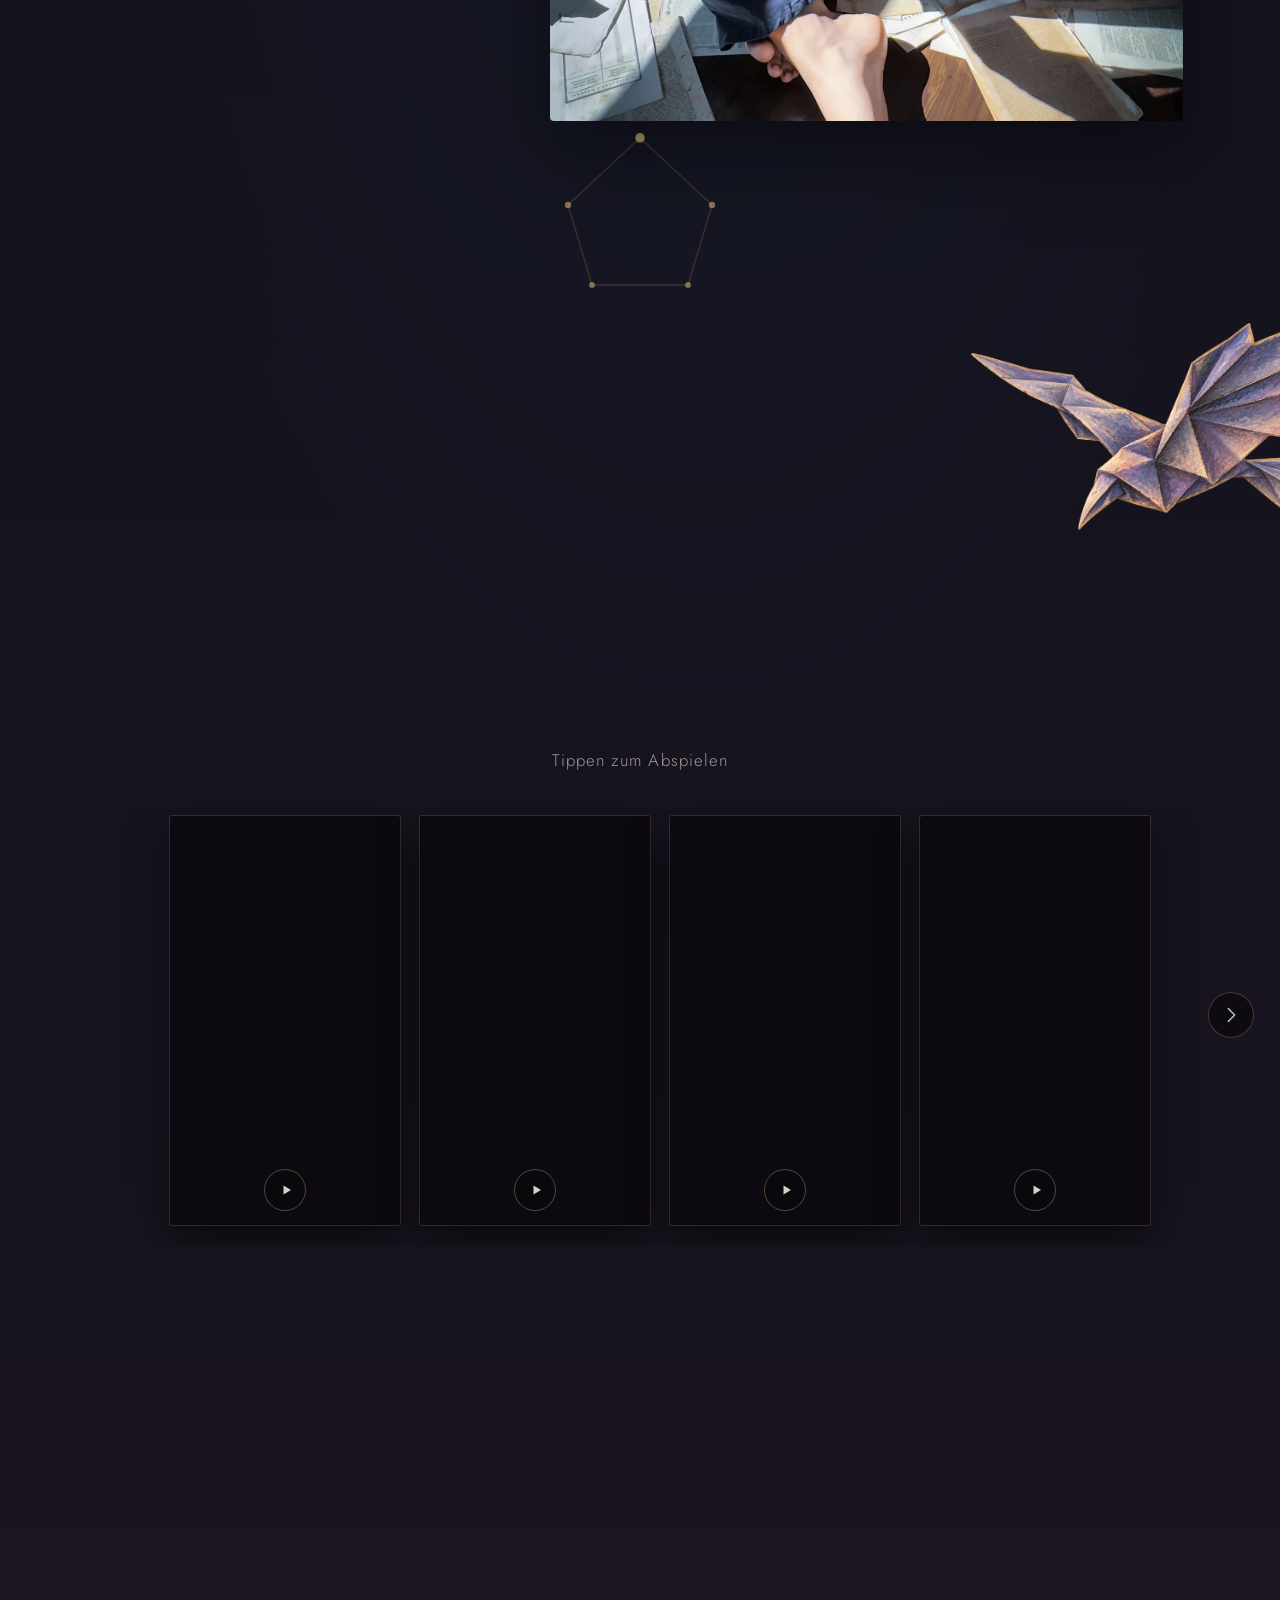
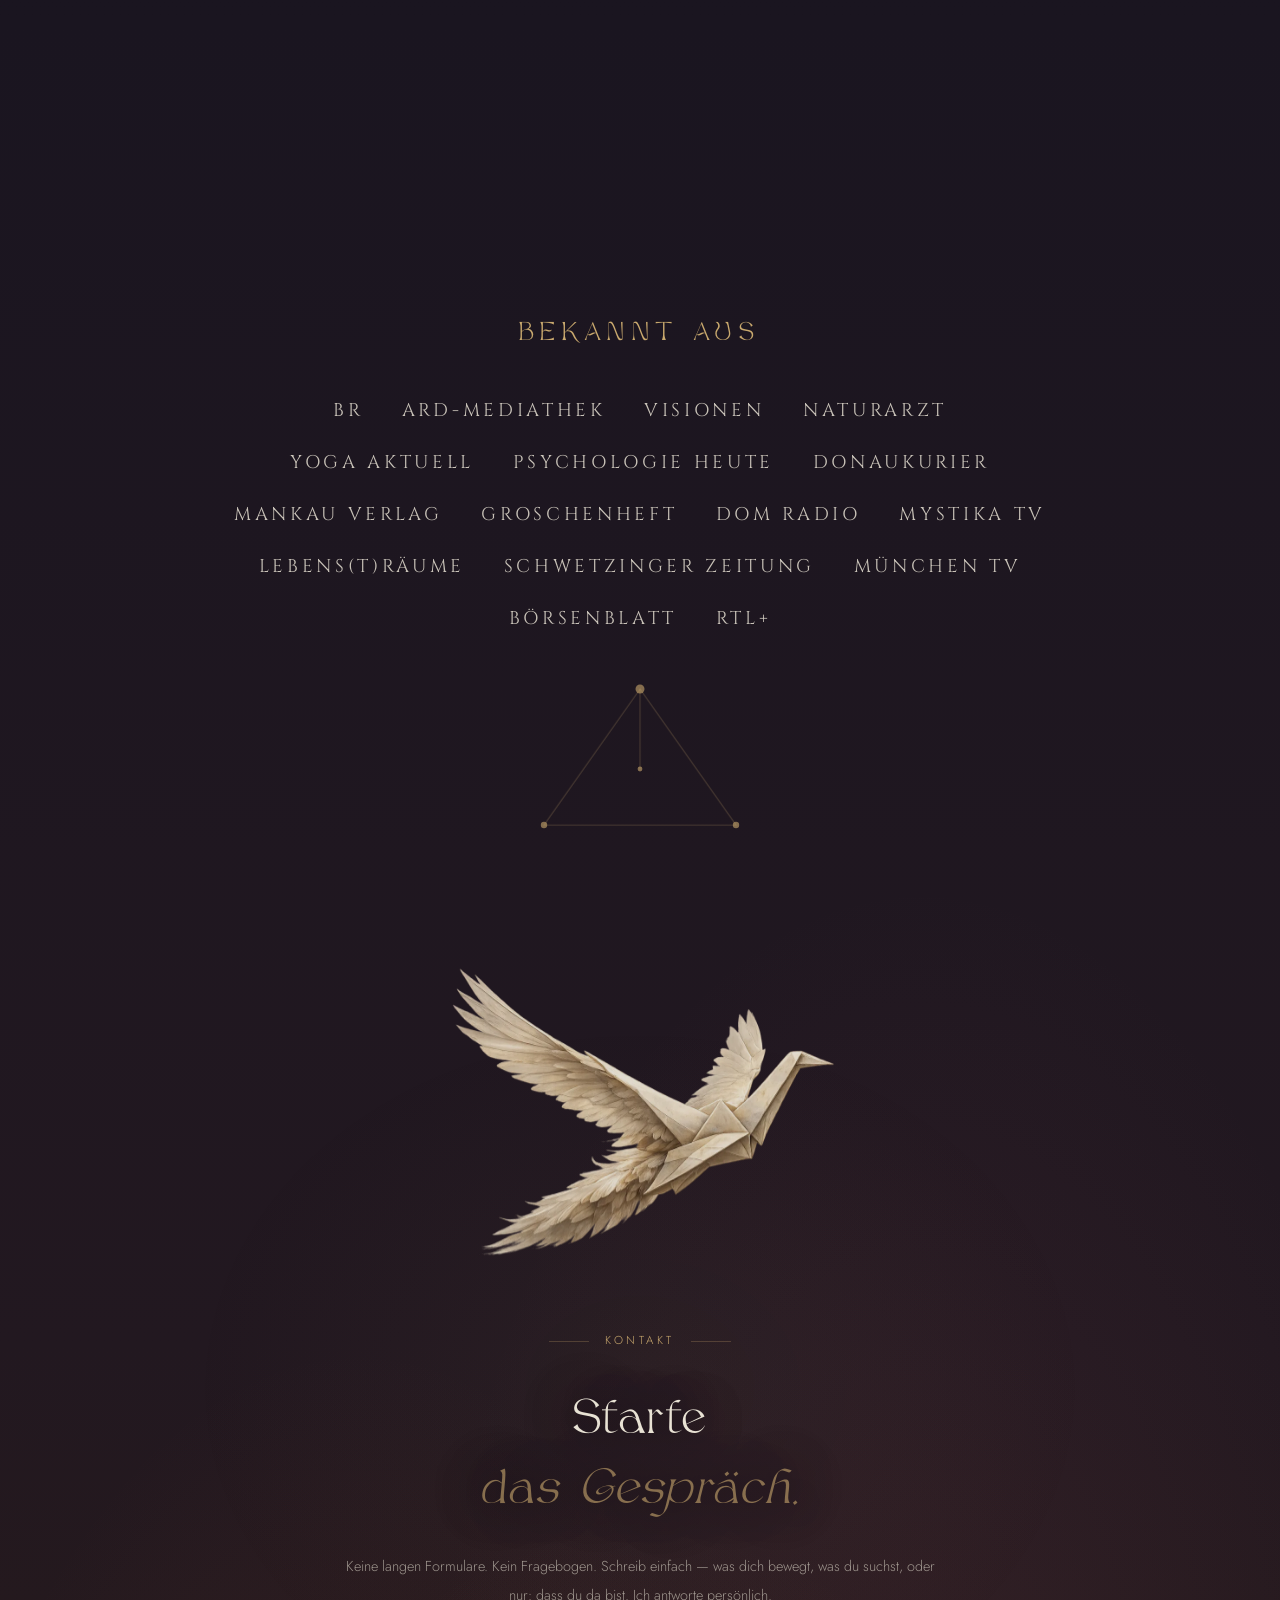
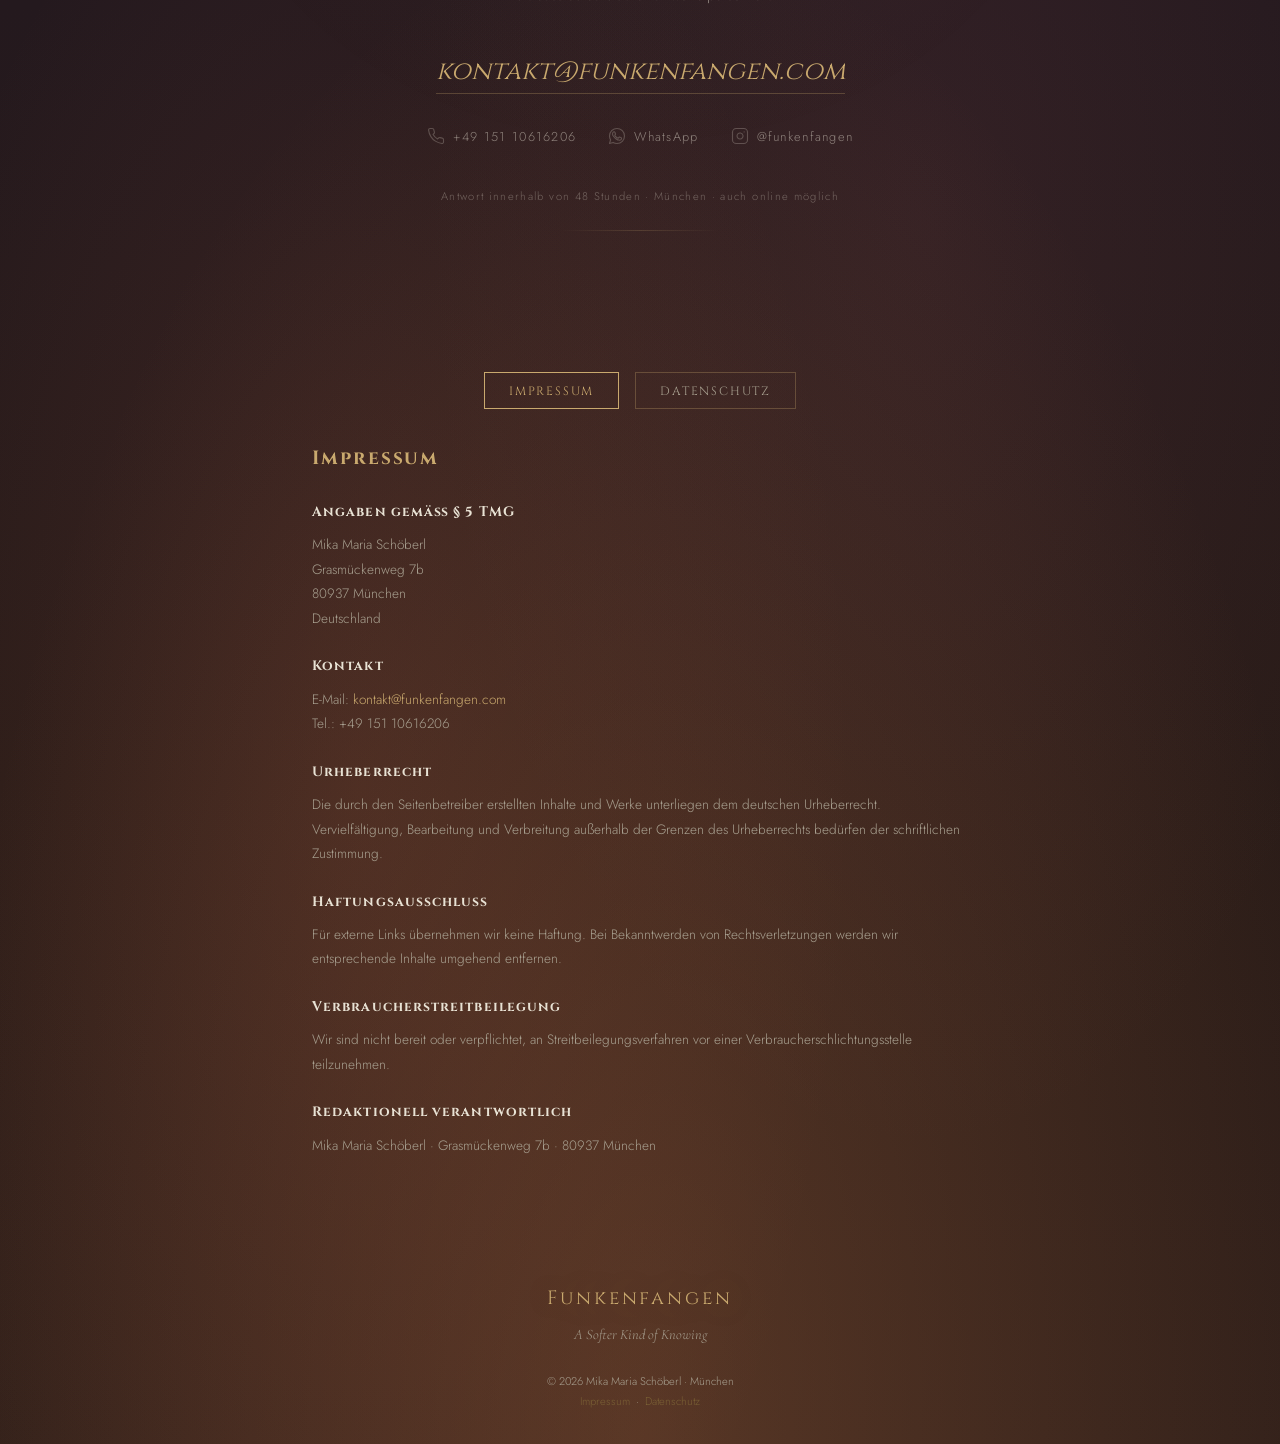
==== commit f63e2584: "Startseite: Kapitel „Summerchild" heißt jetzt „Meine Musik" Titel, Beschreibung („Lieder und Coverfa" ====
--- a/index.html
+++ b/index.html
@@ -1200,15 +1200,15 @@
       <span class="chapter-cta">Kennenlernen</span>
     </div>
   </a>
-  <a class="chapter" href="http://summerchild.net" target="_blank" rel="noopener" data-reveal>
+  <a class="chapter" href="https://mikamariamausshammer.com/musik/" target="_blank" rel="noopener" data-reveal>
     <span class="chapter-marginalie" aria-hidden="true">Klang</span>
     <div class="chapter-media">
       <img src="images/summerchild-floete.webp?v=2" alt="Mika mit einer Blockflöte, in barocker Brokatjacke" loading="lazy" decoding="async">
     </div>
     <div class="chapter-text">
       <span class="chapter-kicker">Klang</span>
-      <h2 class="chapter-title">Summerchild</h2>
-      <p class="chapter-desc">Mein Musikprojekt — zu Hause auf summerchild.net.</p>
+      <h2 class="chapter-title">Meine Musik</h2>
+      <p class="chapter-desc">Lieder und Coverfassungen — mein Musikprojekt auf mikamariamausshammer.com.</p>
       <span class="chapter-cta">Hören</span>
     </div>
   </a>
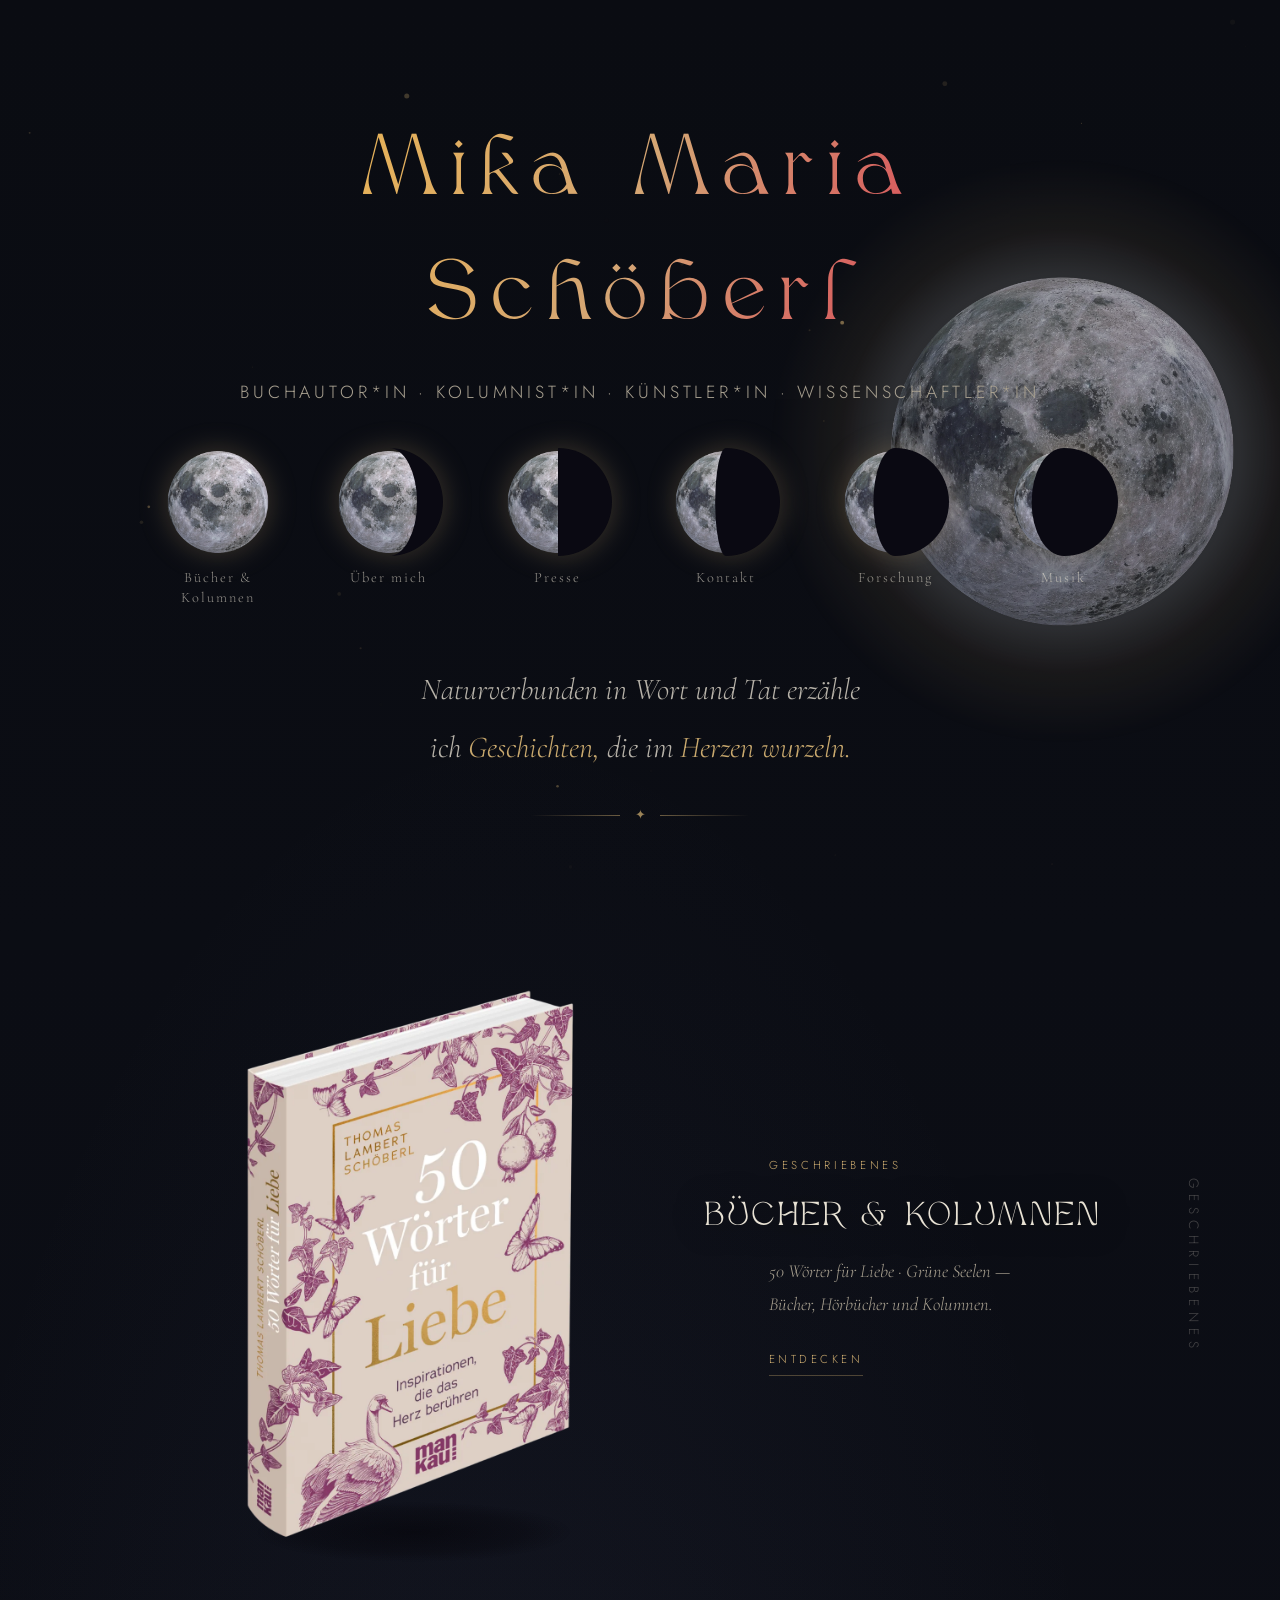
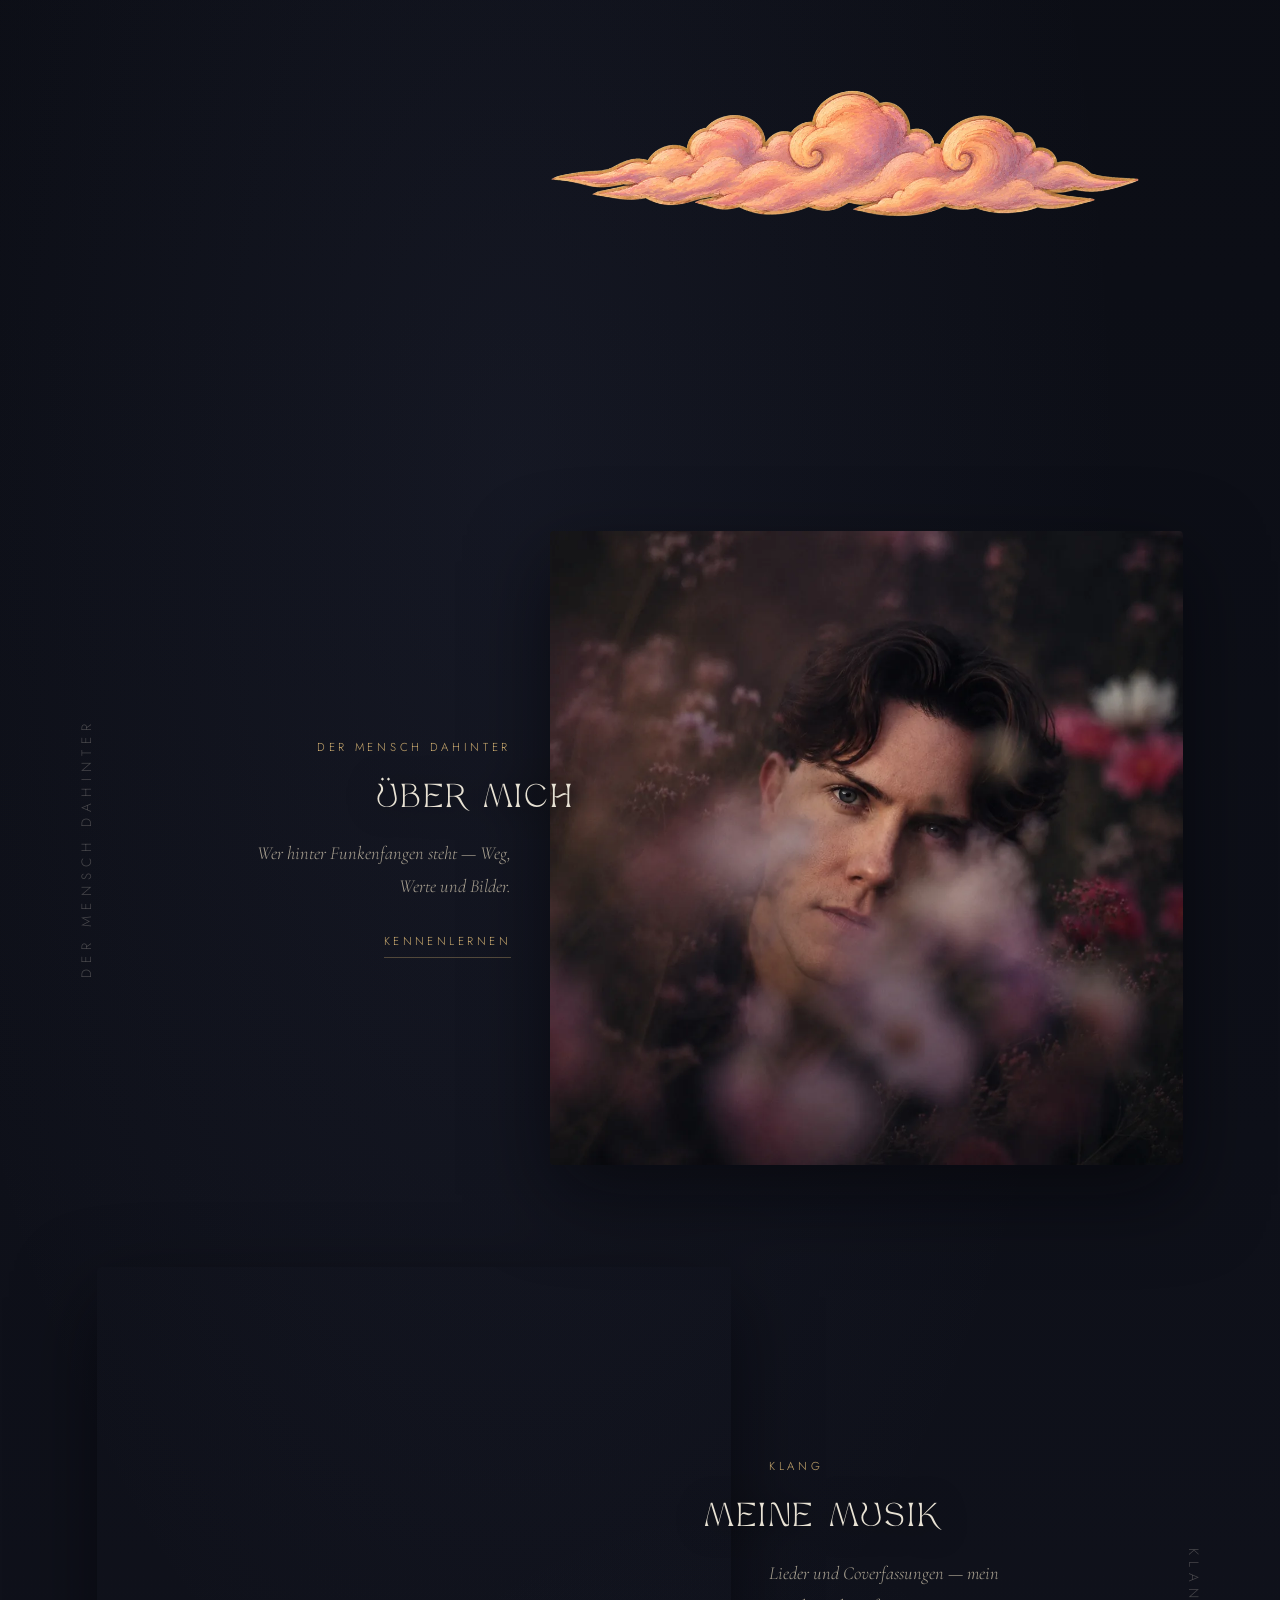
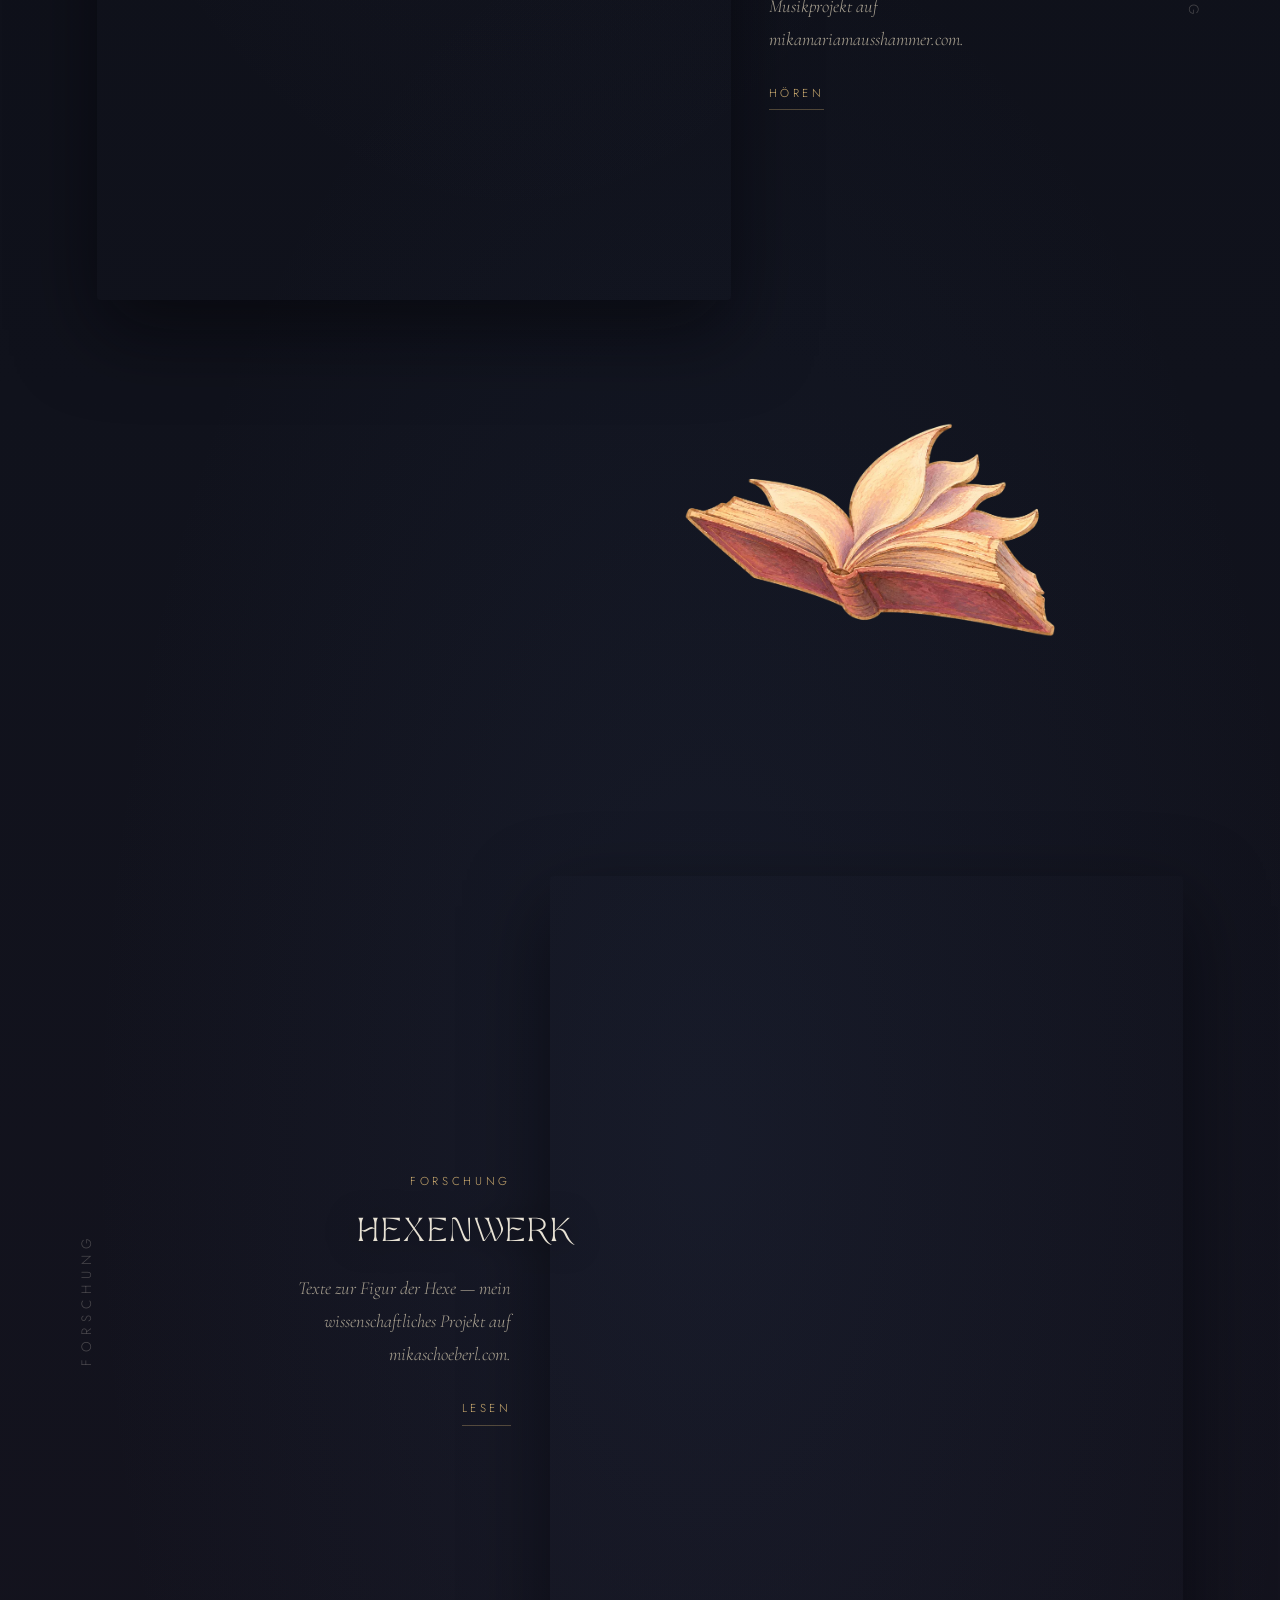
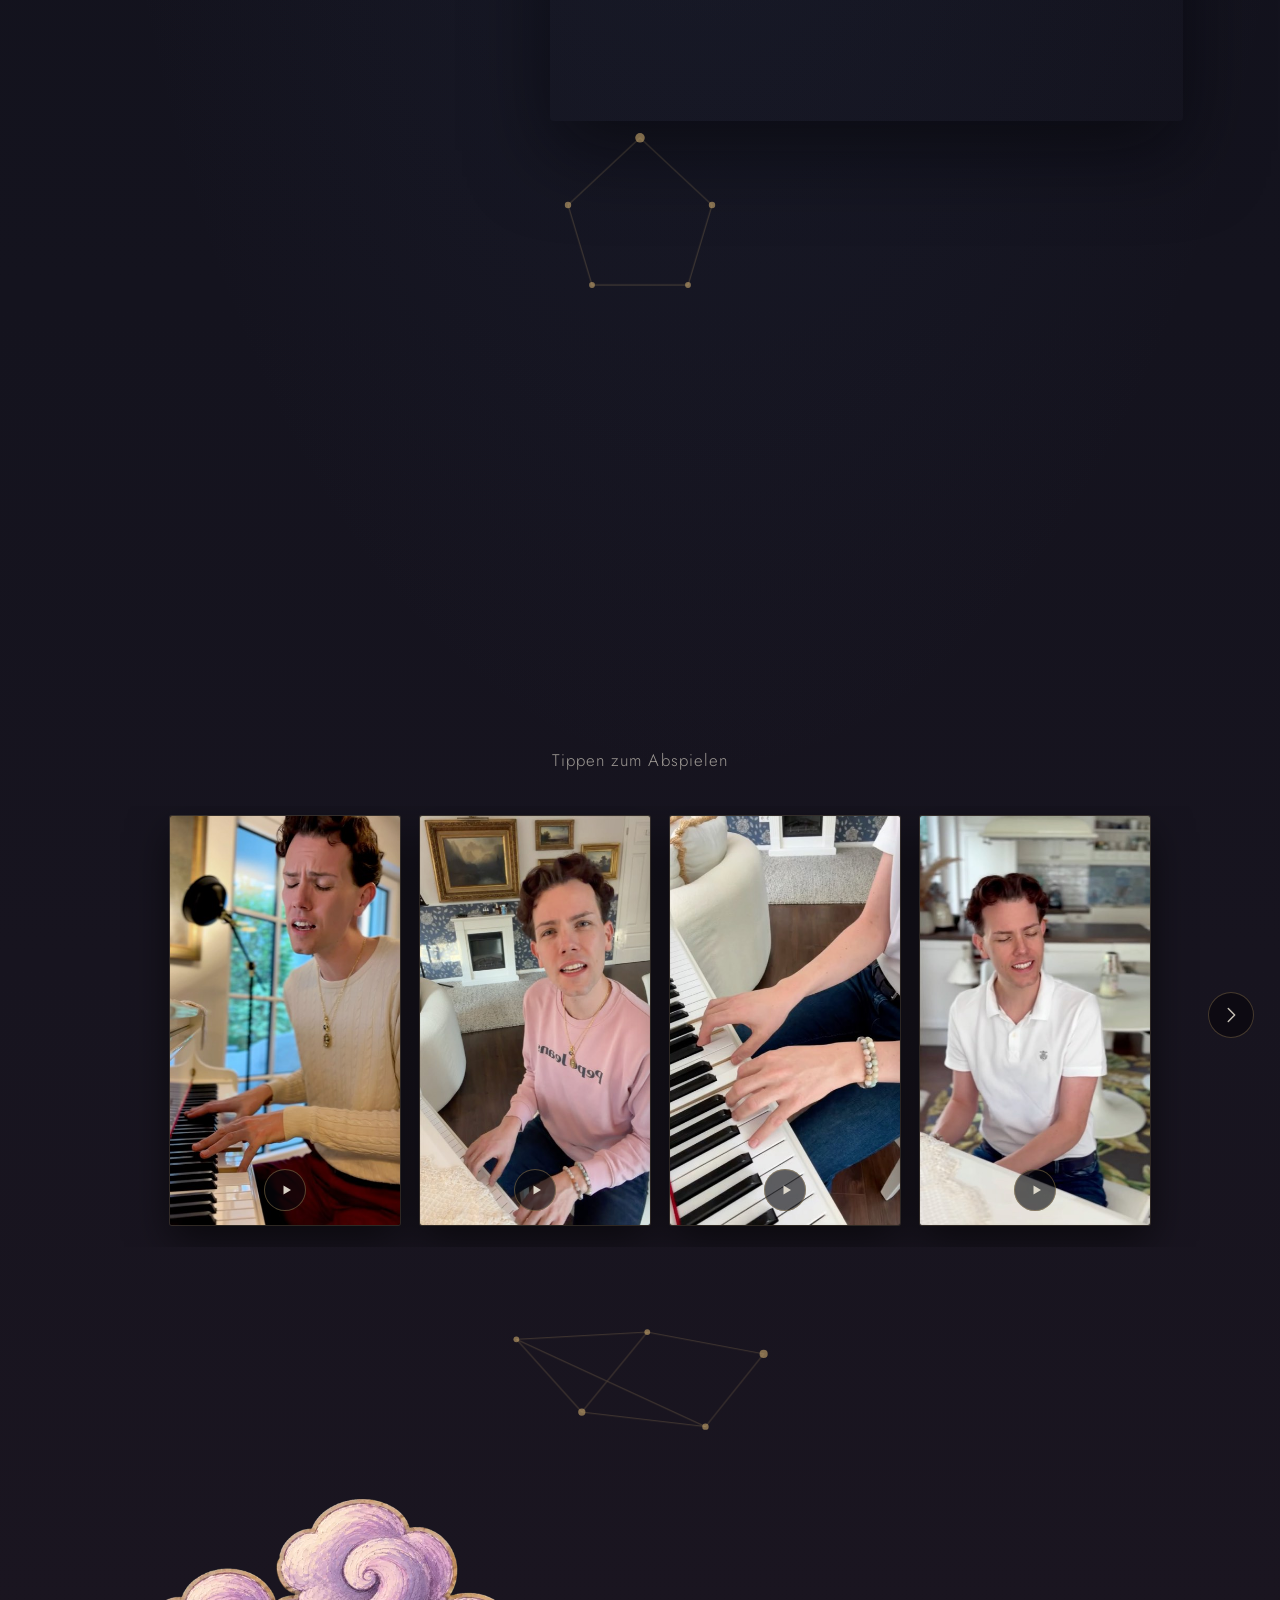
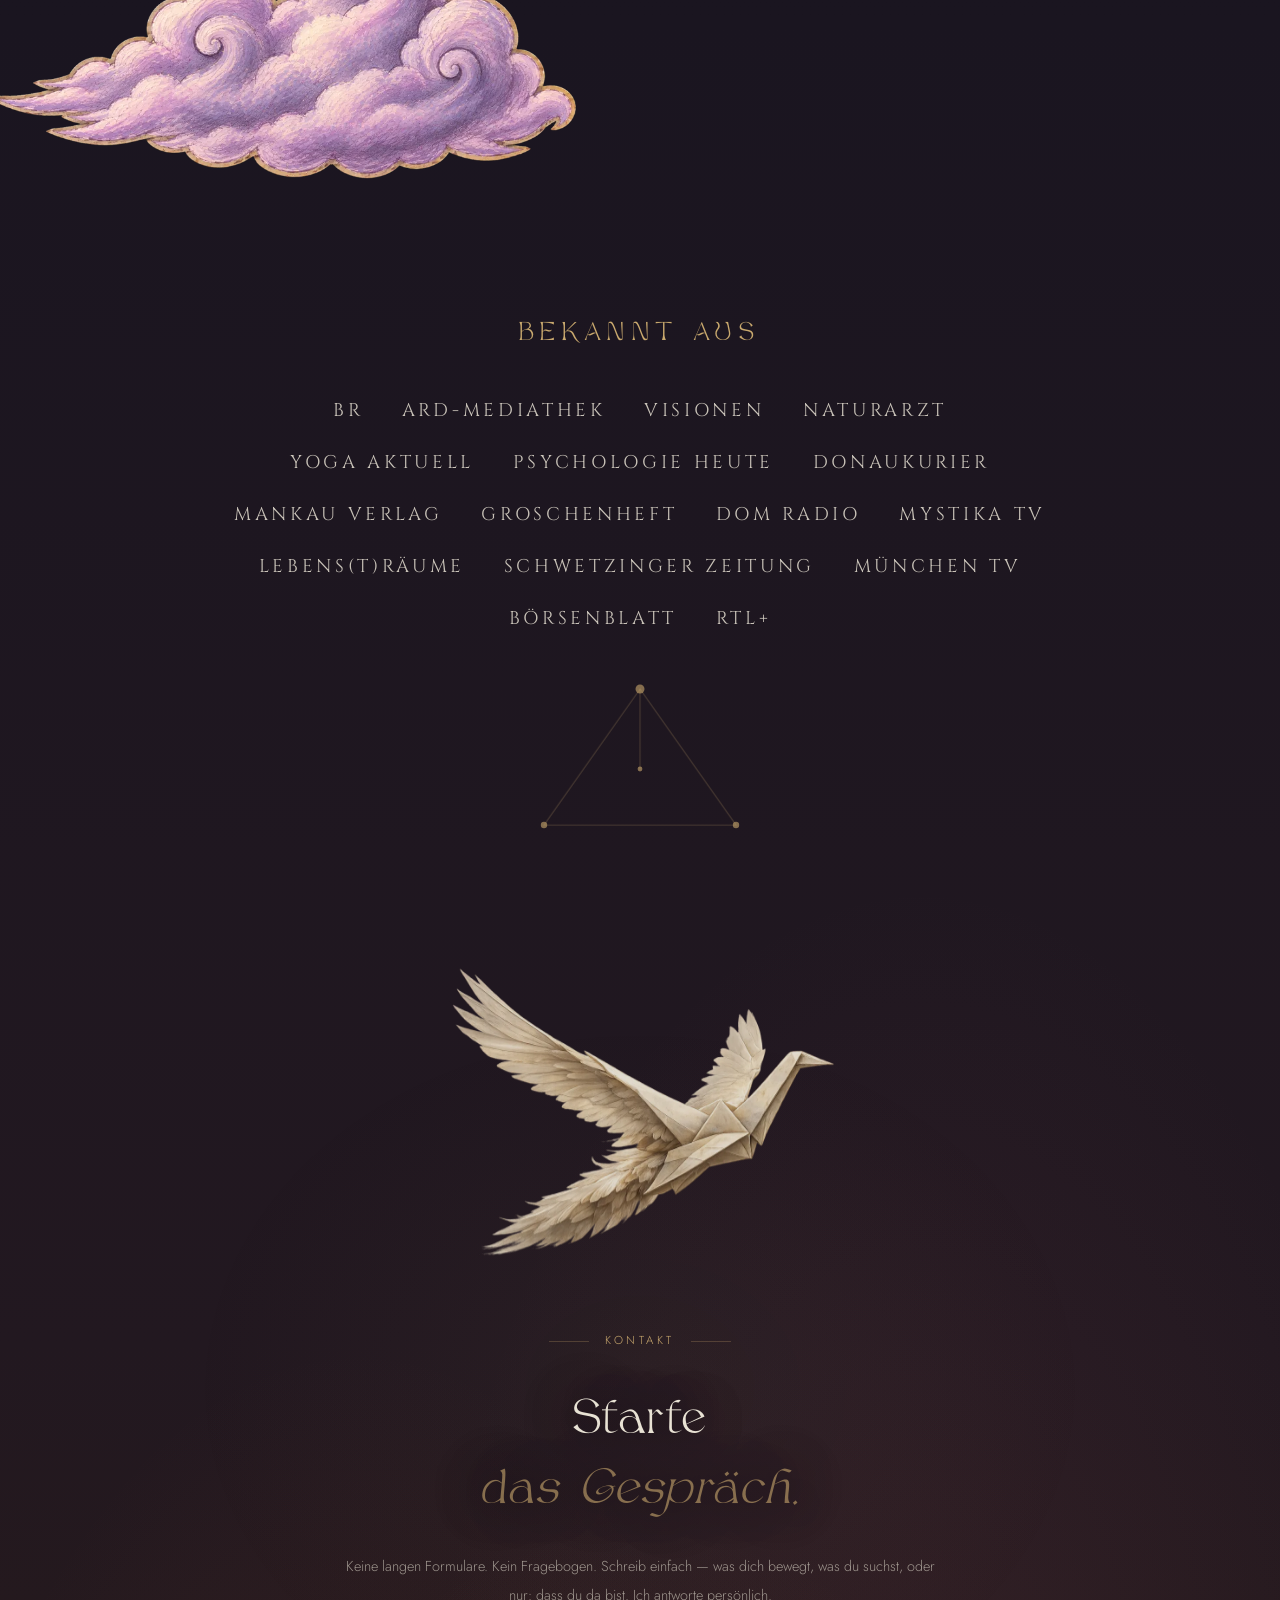
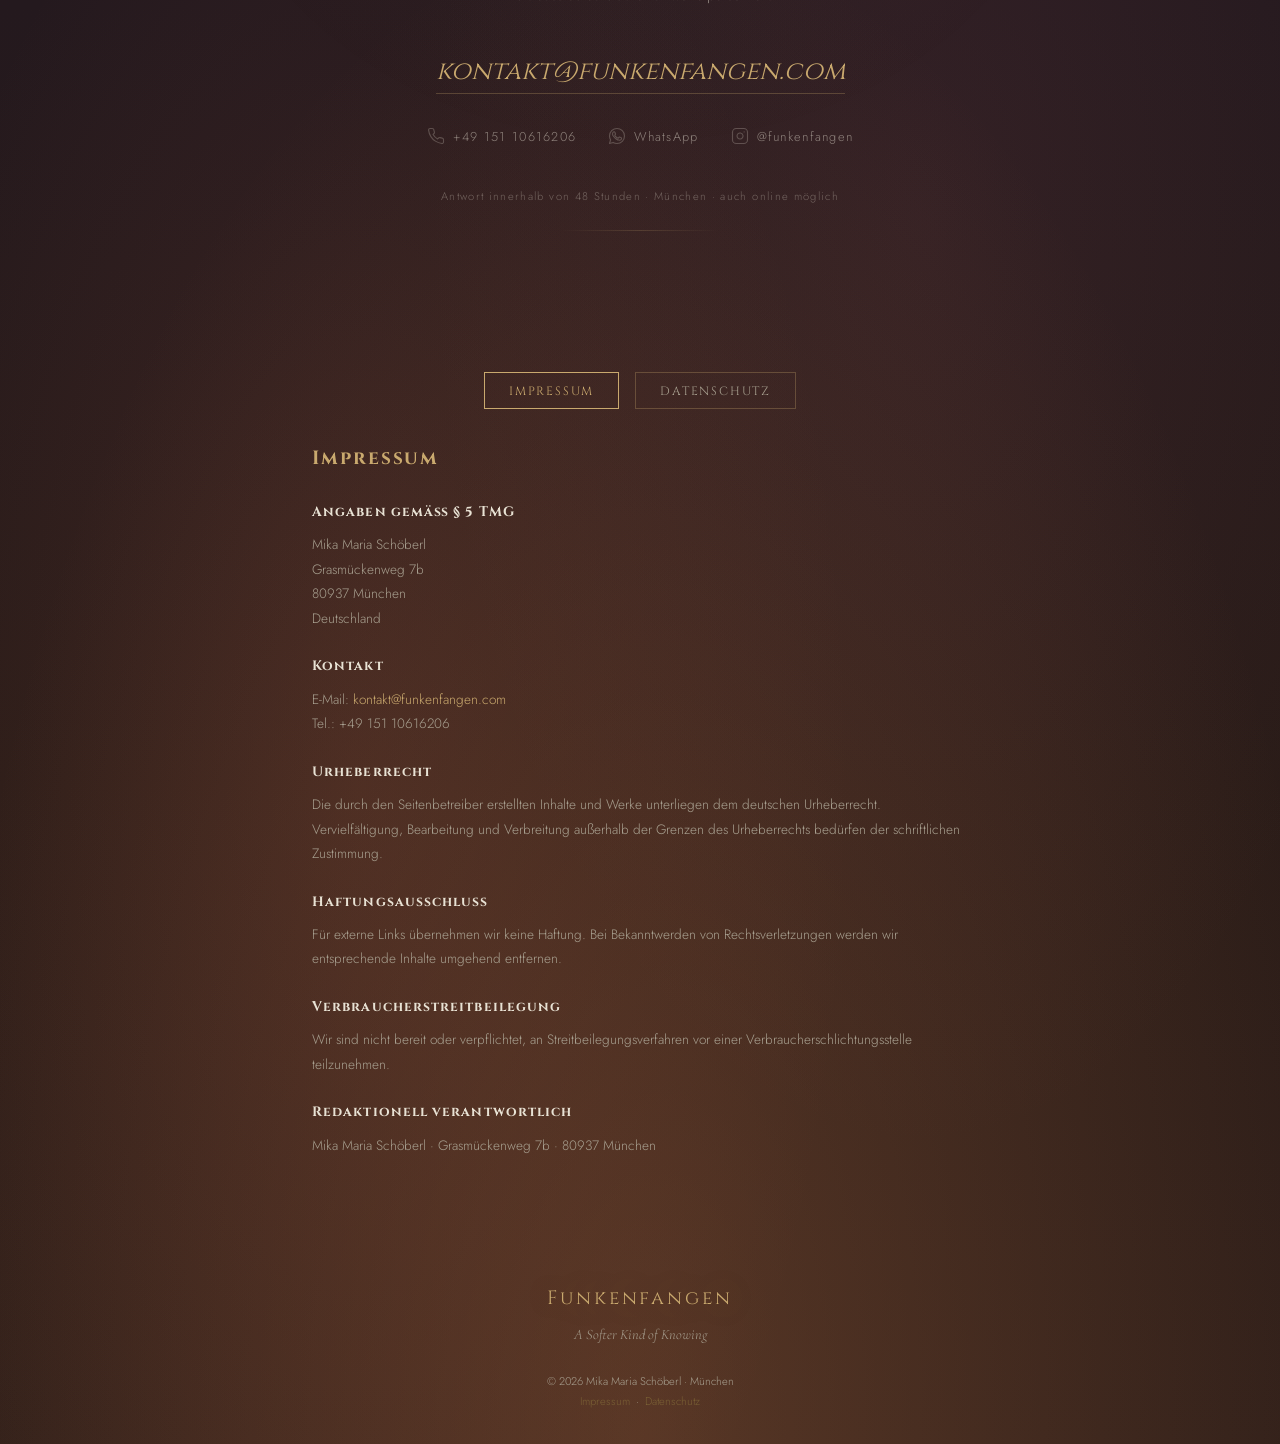
==== commit 4710ed8a: "Link-Vorschau: Porträt mit Name statt Buchcover Neues OG-Bild (1200x630): nächtlicher Site-Himmel mi" ====
--- a/index.html
+++ b/index.html
@@ -12,10 +12,10 @@
 <meta property="og:title" content="Funkenfangen – Mika Maria Schöberl">
 <meta property="og:description" content="Autor*in, Kolumnist*in, Musiker*in und Heilpraktiker*in – Bücher, Kolumnen und Momente zwischen Poesie und Natur.">
 <meta property="og:url" content="https://funkenfangen.de/">
-<meta property="og:image" content="https://funkenfangen.de/images/og-50woerter.jpg">
+<meta property="og:image" content="https://funkenfangen.de/images/og-portrait.jpg">
 <meta property="og:image:width" content="1200">
 <meta property="og:image:height" content="630">
-<meta property="og:image:alt" content="Buchcover: 50 Wörter für Liebe – Inspirationen, die das Herz berühren">
+<meta property="og:image:alt" content="Mika Maria Schöberl lächelt mit blauer Blockflöte in der Hand; daneben der Name in bunten Lettern vor nächtlichem Sternenhimmel">
 <meta name="twitter:card" content="summary_large_image">
 <link href="https://fonts.googleapis.com/css2?family=Cormorant+Garamond:ital,wght@0,300;0,400;0,500;0,600;1,300;1,400;1,500&family=Jost:wght@300;400;500&family=Cinzel:wght@400;500;600&display=swap" rel="stylesheet">
 <script>
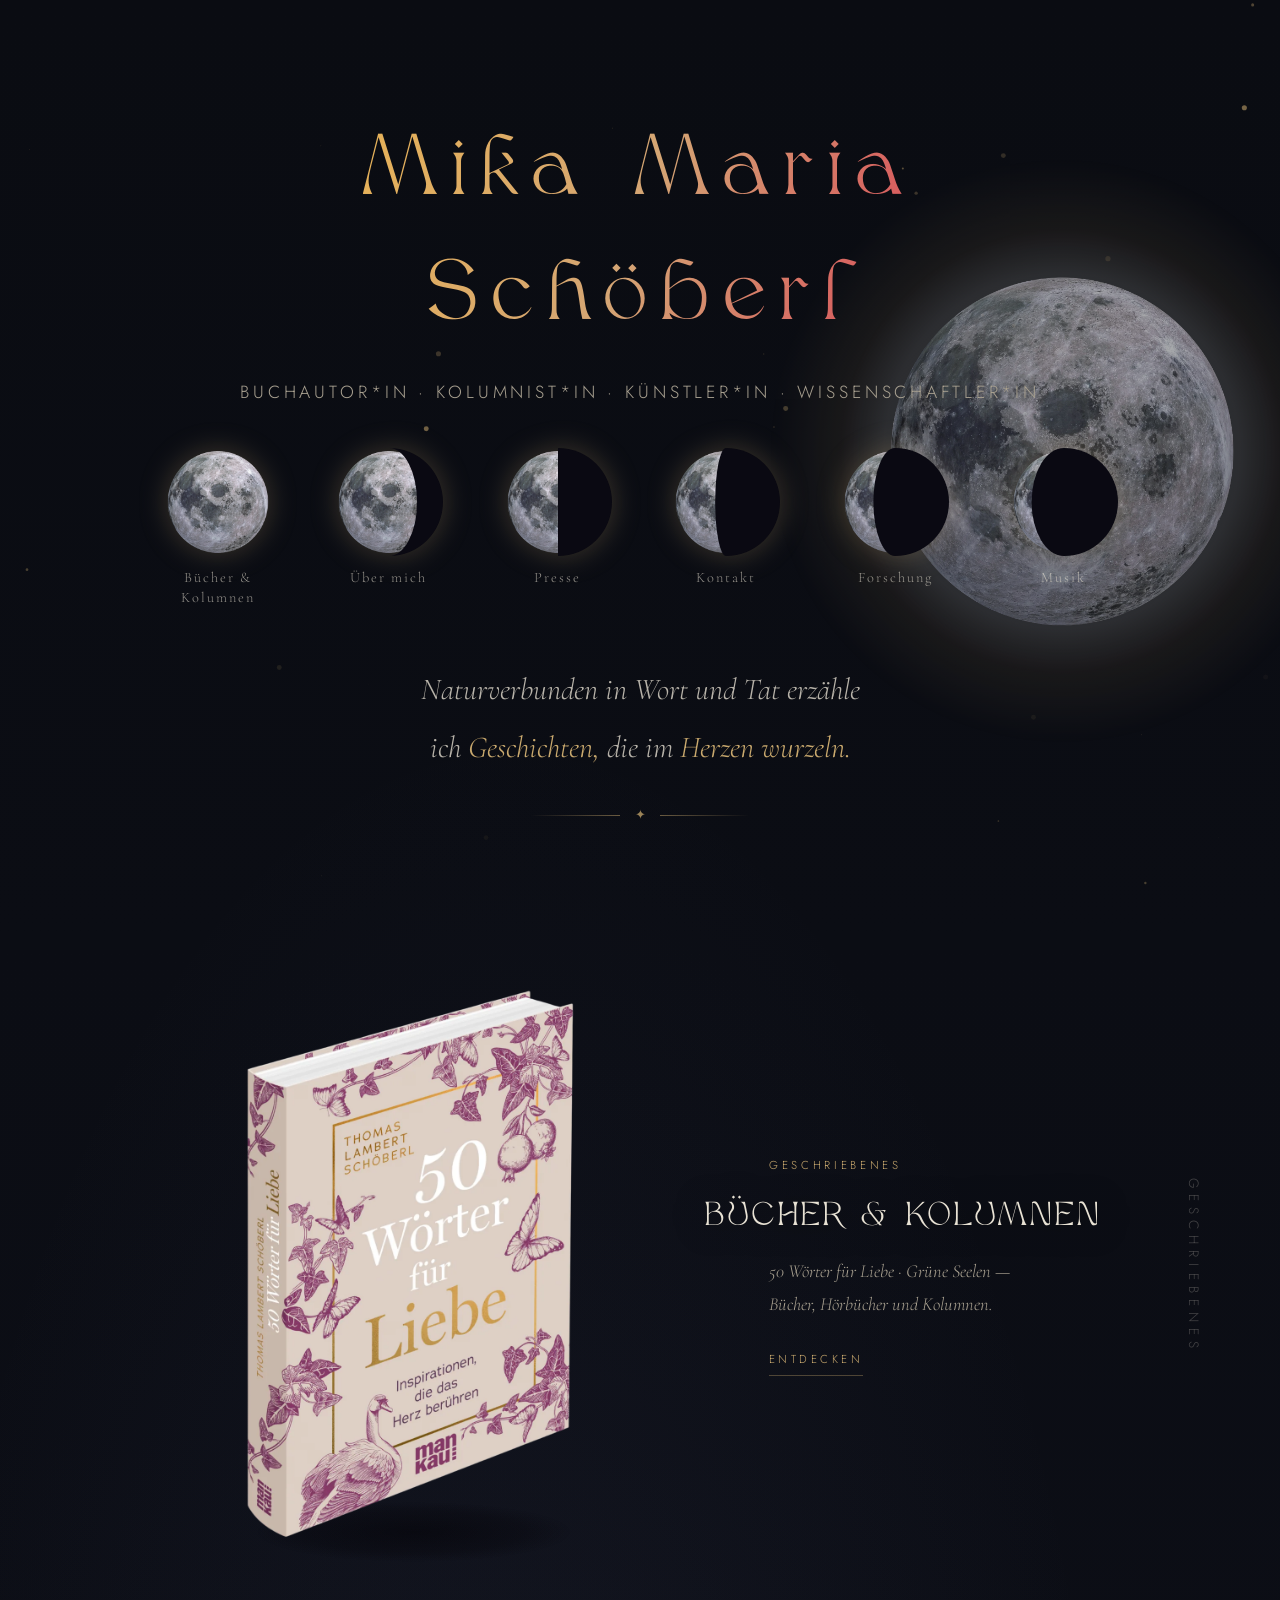
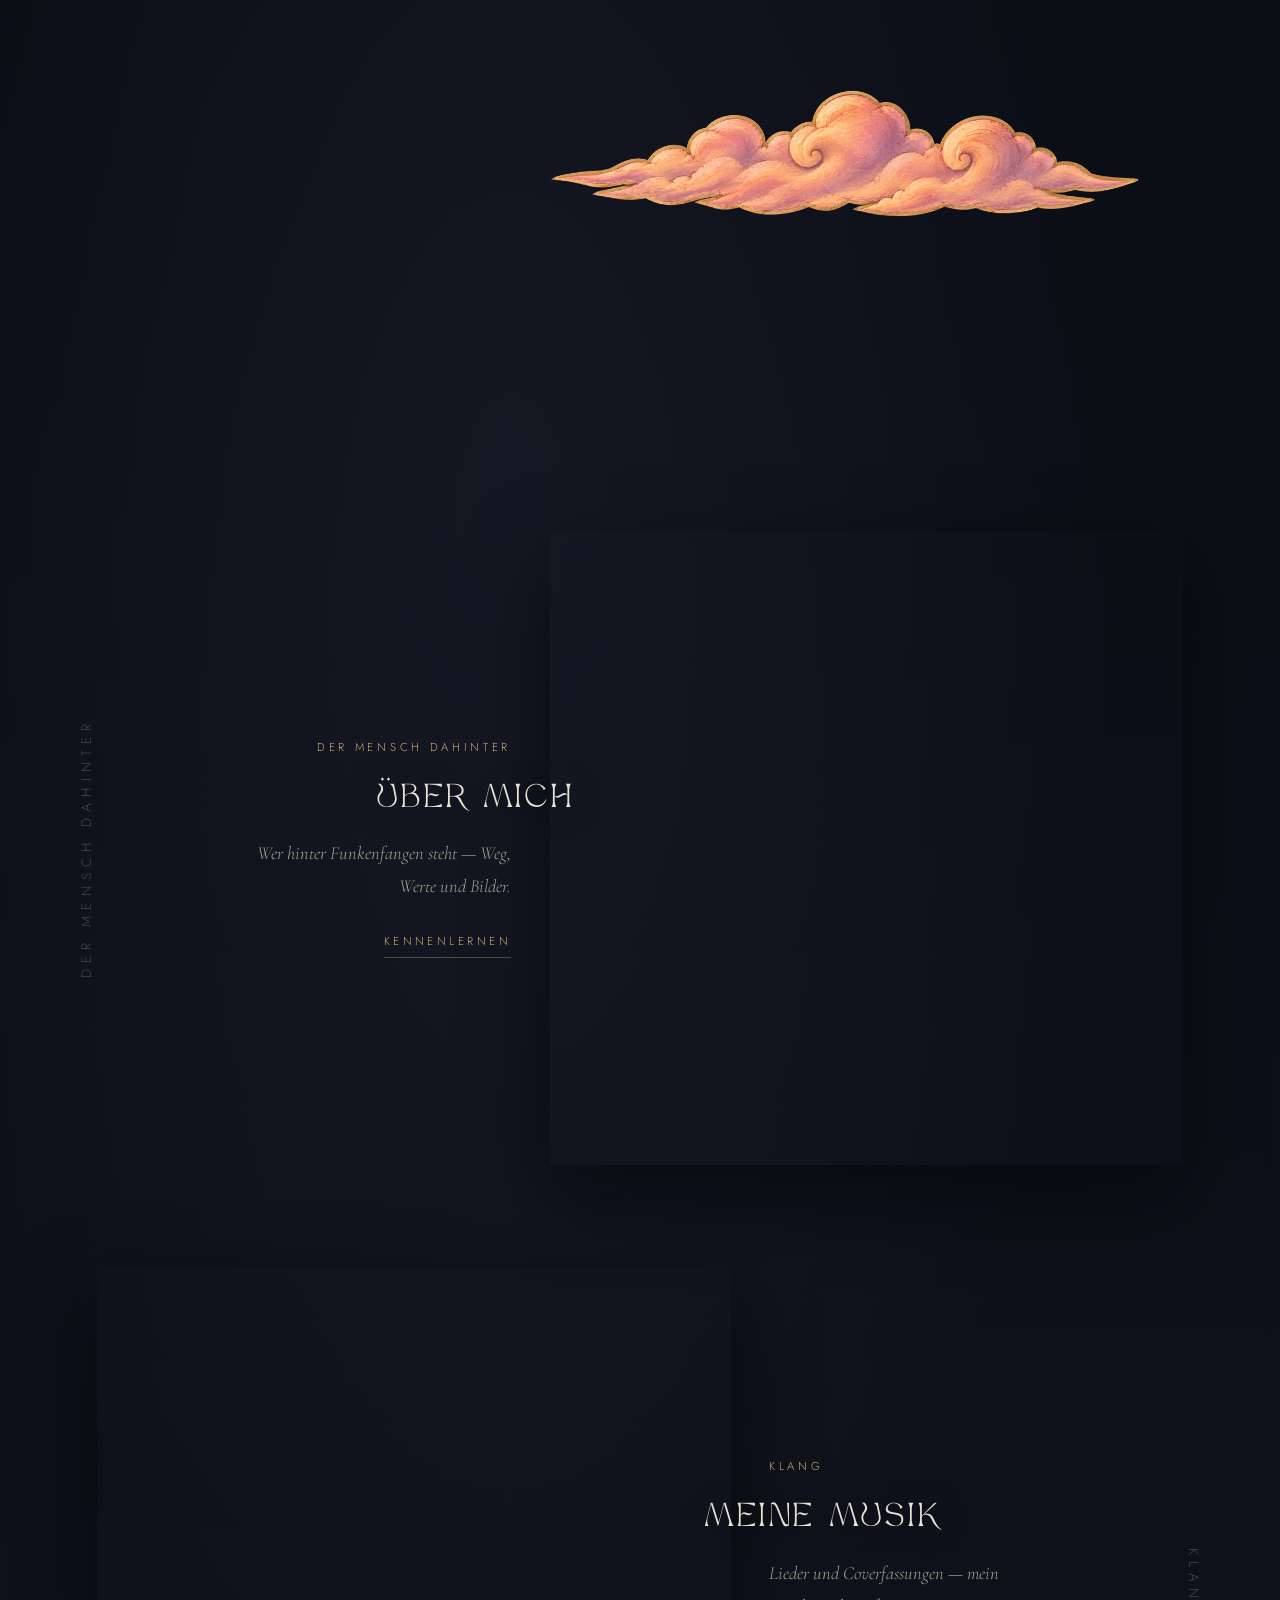
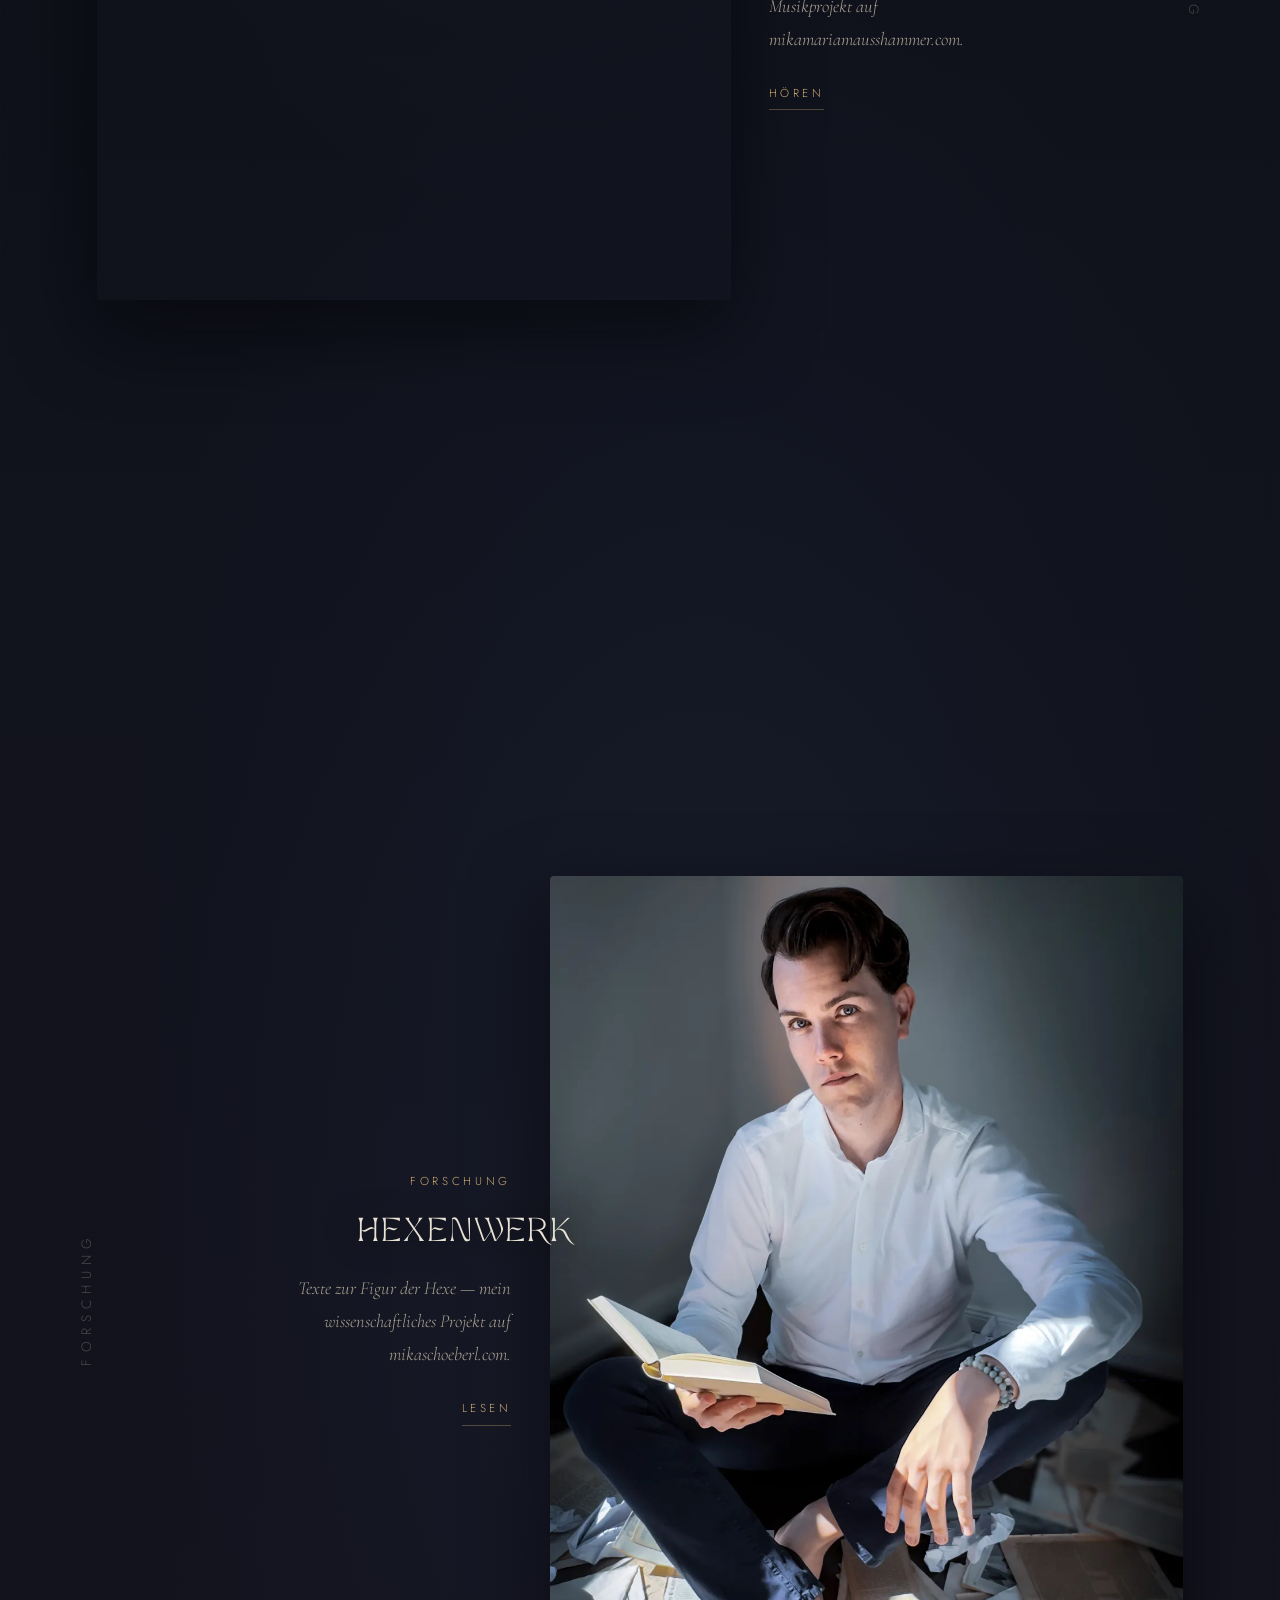
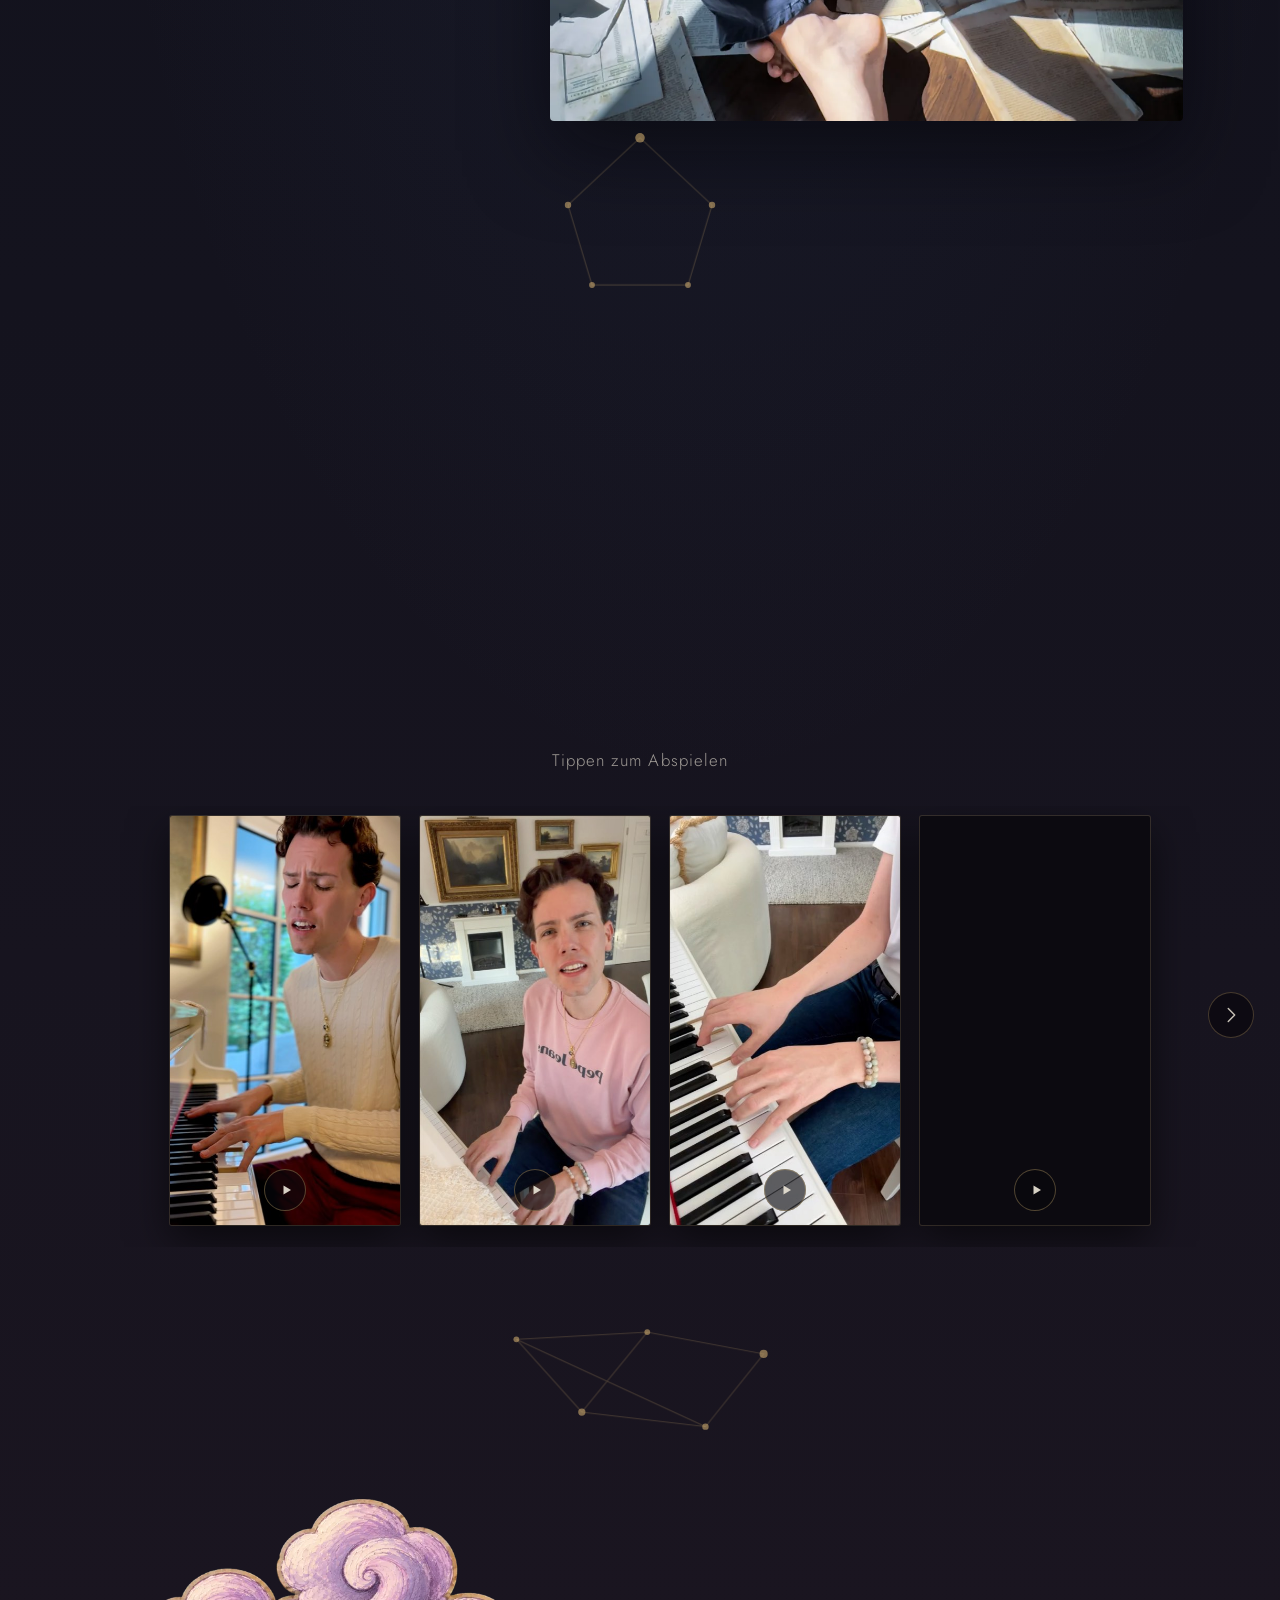
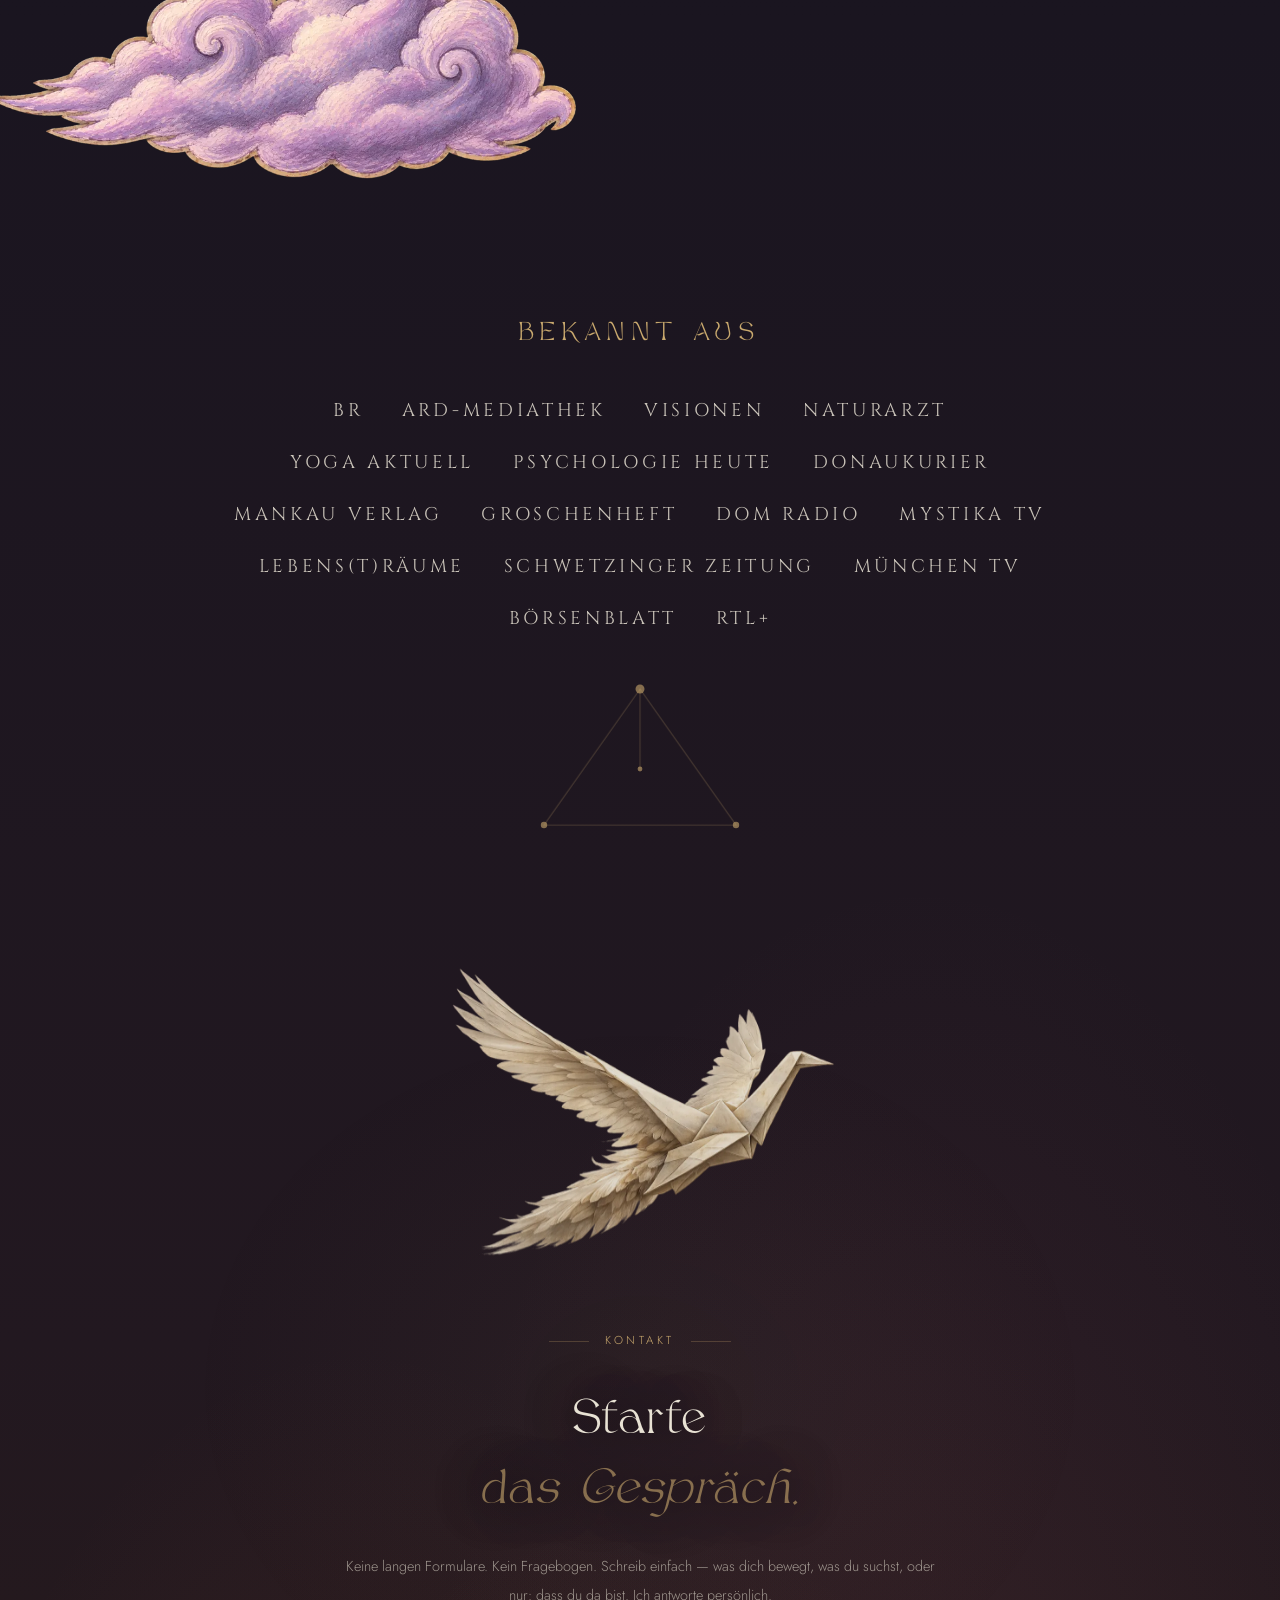
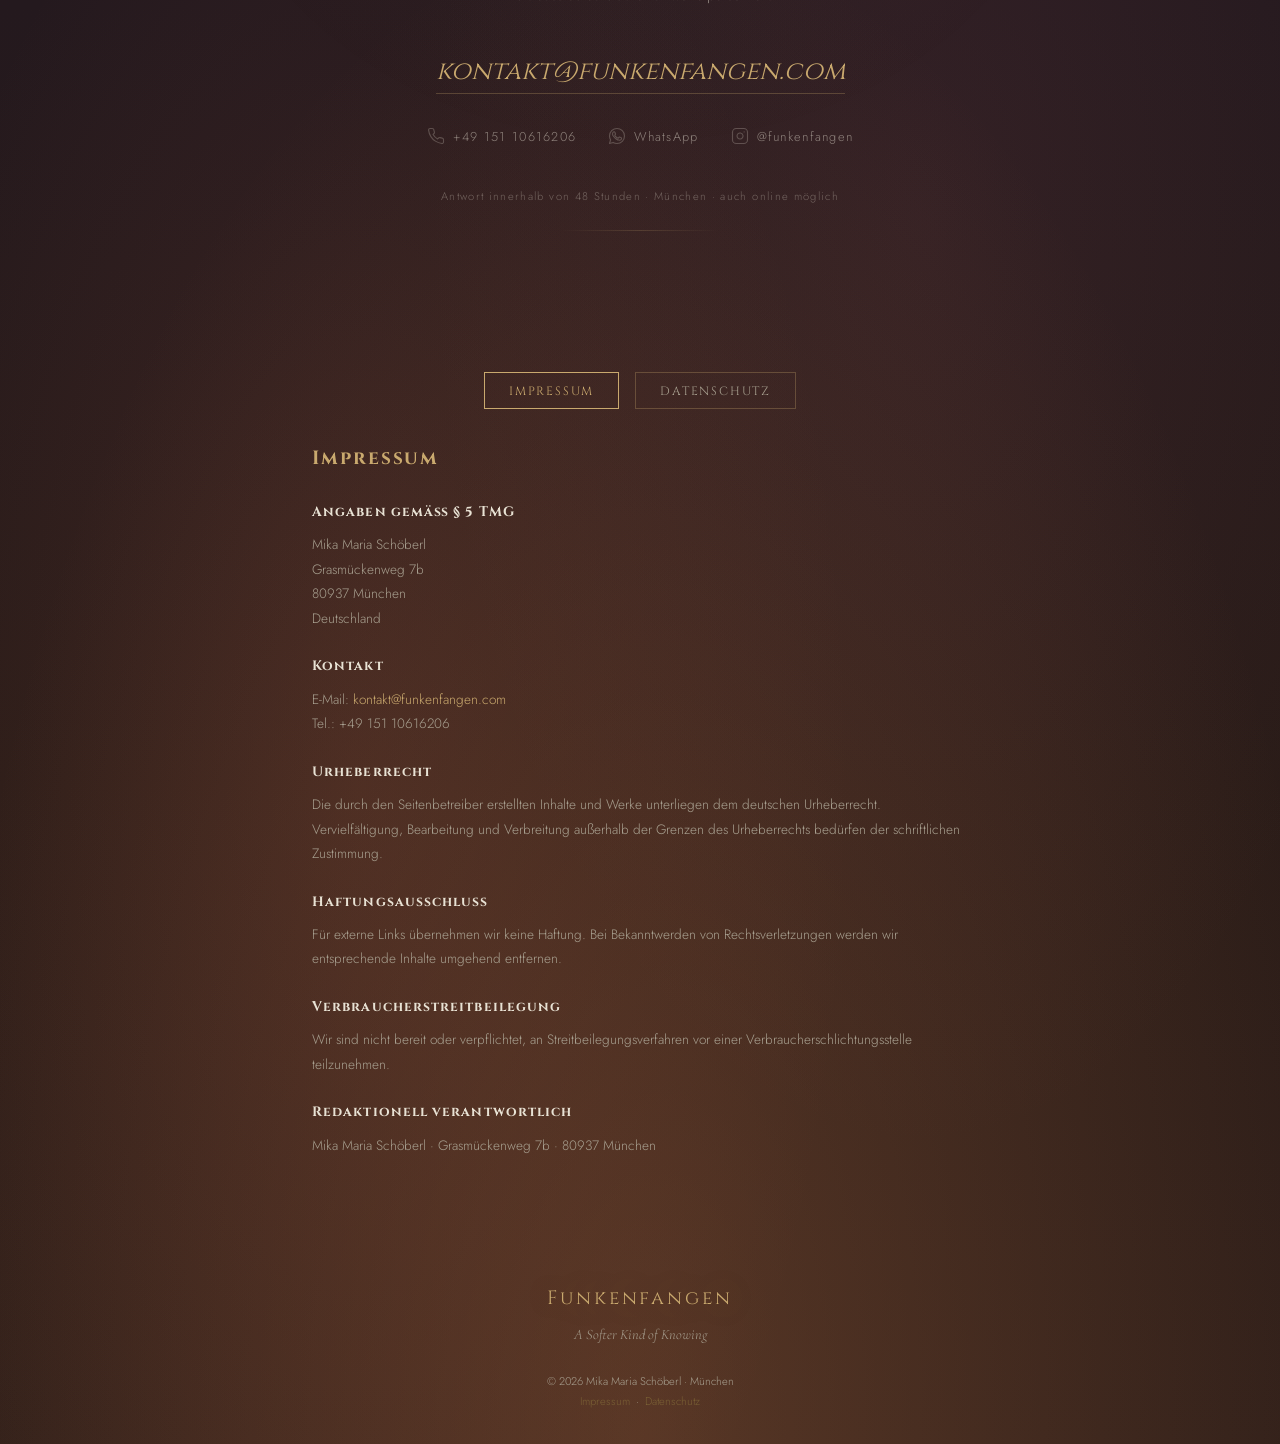
==== commit 5cddf75c: "Link-Vorschau: ruhiger — ohne Sterne, Name in Gold-Creme, mikaschoeberl.com Der Namenszug steht jetz" ====
--- a/index.html
+++ b/index.html
@@ -11,11 +11,11 @@
 <meta property="og:locale" content="de_DE">
 <meta property="og:title" content="Funkenfangen – Mika Maria Schöberl">
 <meta property="og:description" content="Autor*in, Kolumnist*in, Musiker*in und Heilpraktiker*in – Bücher, Kolumnen und Momente zwischen Poesie und Natur.">
-<meta property="og:url" content="https://funkenfangen.de/">
-<meta property="og:image" content="https://funkenfangen.de/images/og-portrait.jpg">
+<meta property="og:url" content="https://www.mikaschoeberl.com/">
+<meta property="og:image" content="https://www.mikaschoeberl.com/images/og-portrait.jpg">
 <meta property="og:image:width" content="1200">
 <meta property="og:image:height" content="630">
-<meta property="og:image:alt" content="Mika Maria Schöberl lächelt mit blauer Blockflöte in der Hand; daneben der Name in bunten Lettern vor nächtlichem Sternenhimmel">
+<meta property="og:image:alt" content="Mika Maria Schöberl lächelt mit blauer Blockflöte in der Hand; daneben der Name in goldener Schrift vor nächtlich dunklem Grund">
 <meta name="twitter:card" content="summary_large_image">
 <link href="https://fonts.googleapis.com/css2?family=Cormorant+Garamond:ital,wght@0,300;0,400;0,500;0,600;1,300;1,400;1,500&family=Jost:wght@300;400;500&family=Cinzel:wght@400;500;600&display=swap" rel="stylesheet">
 <script>
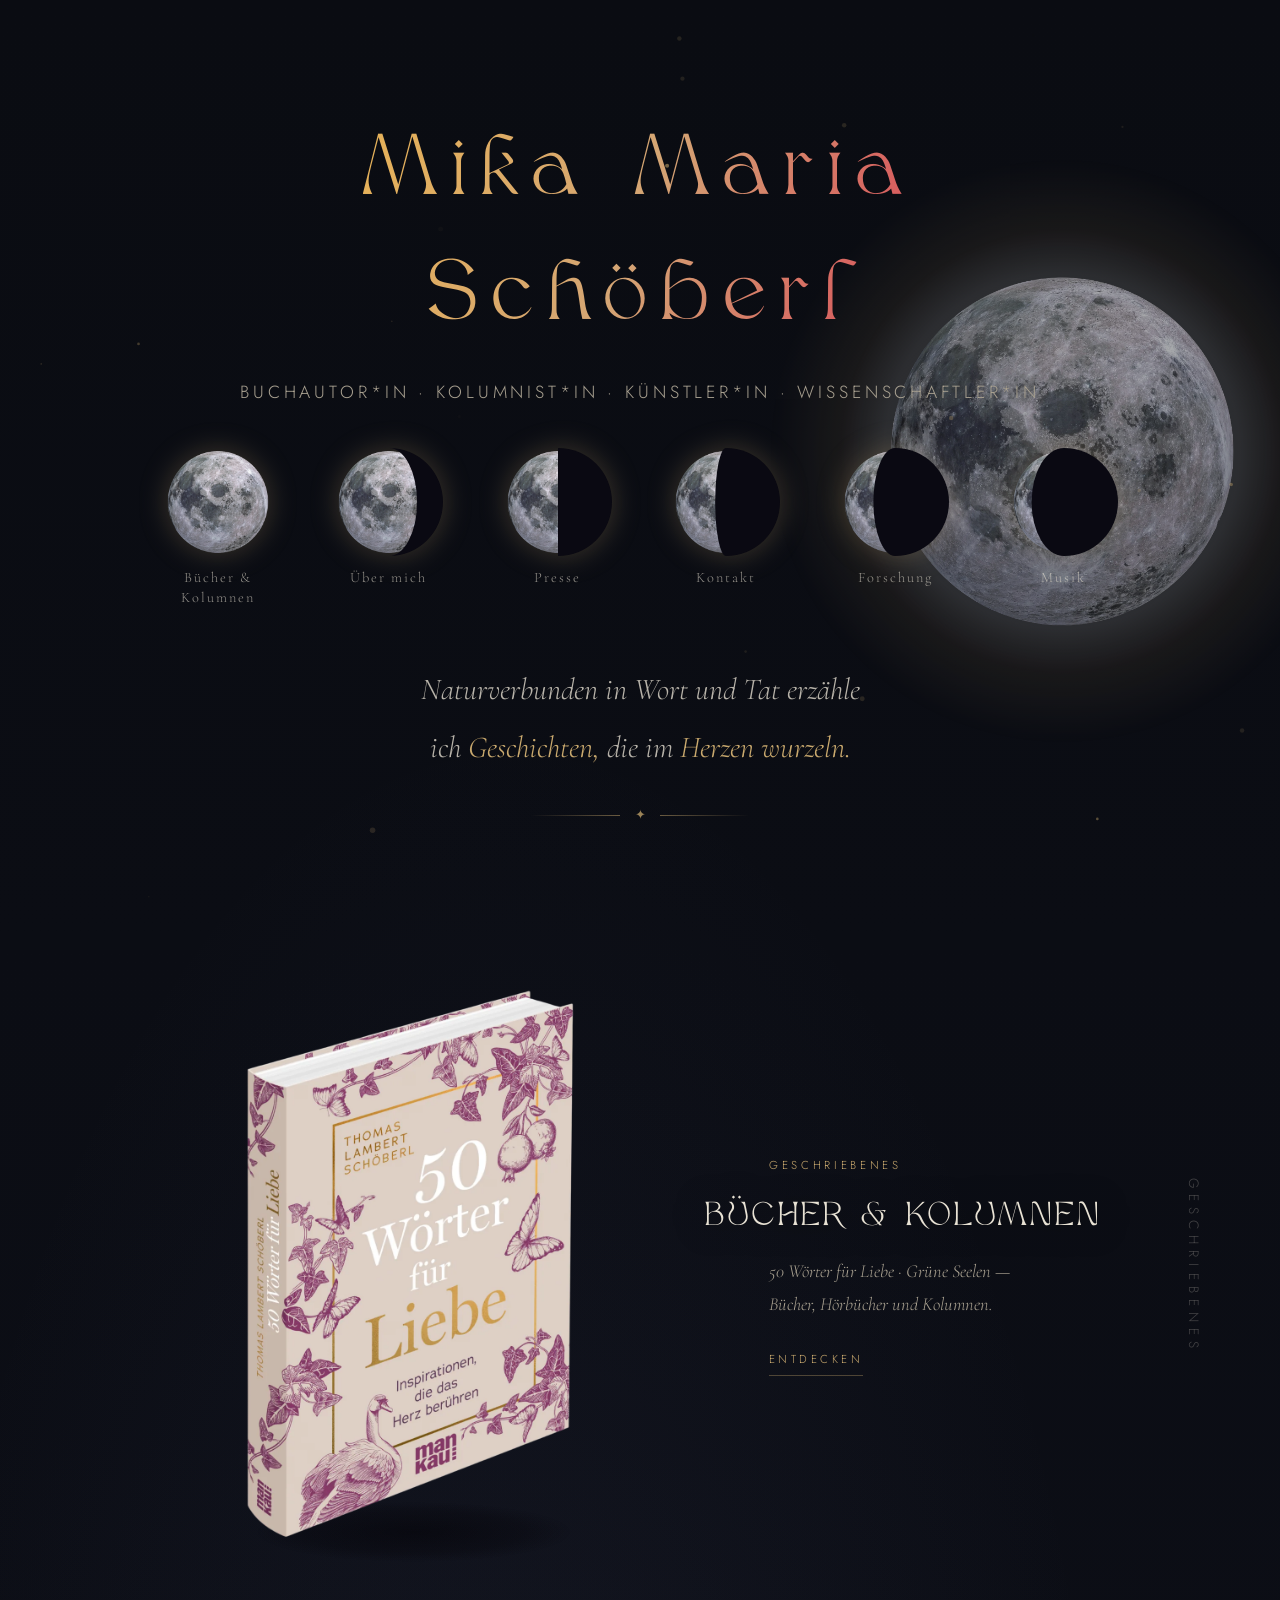
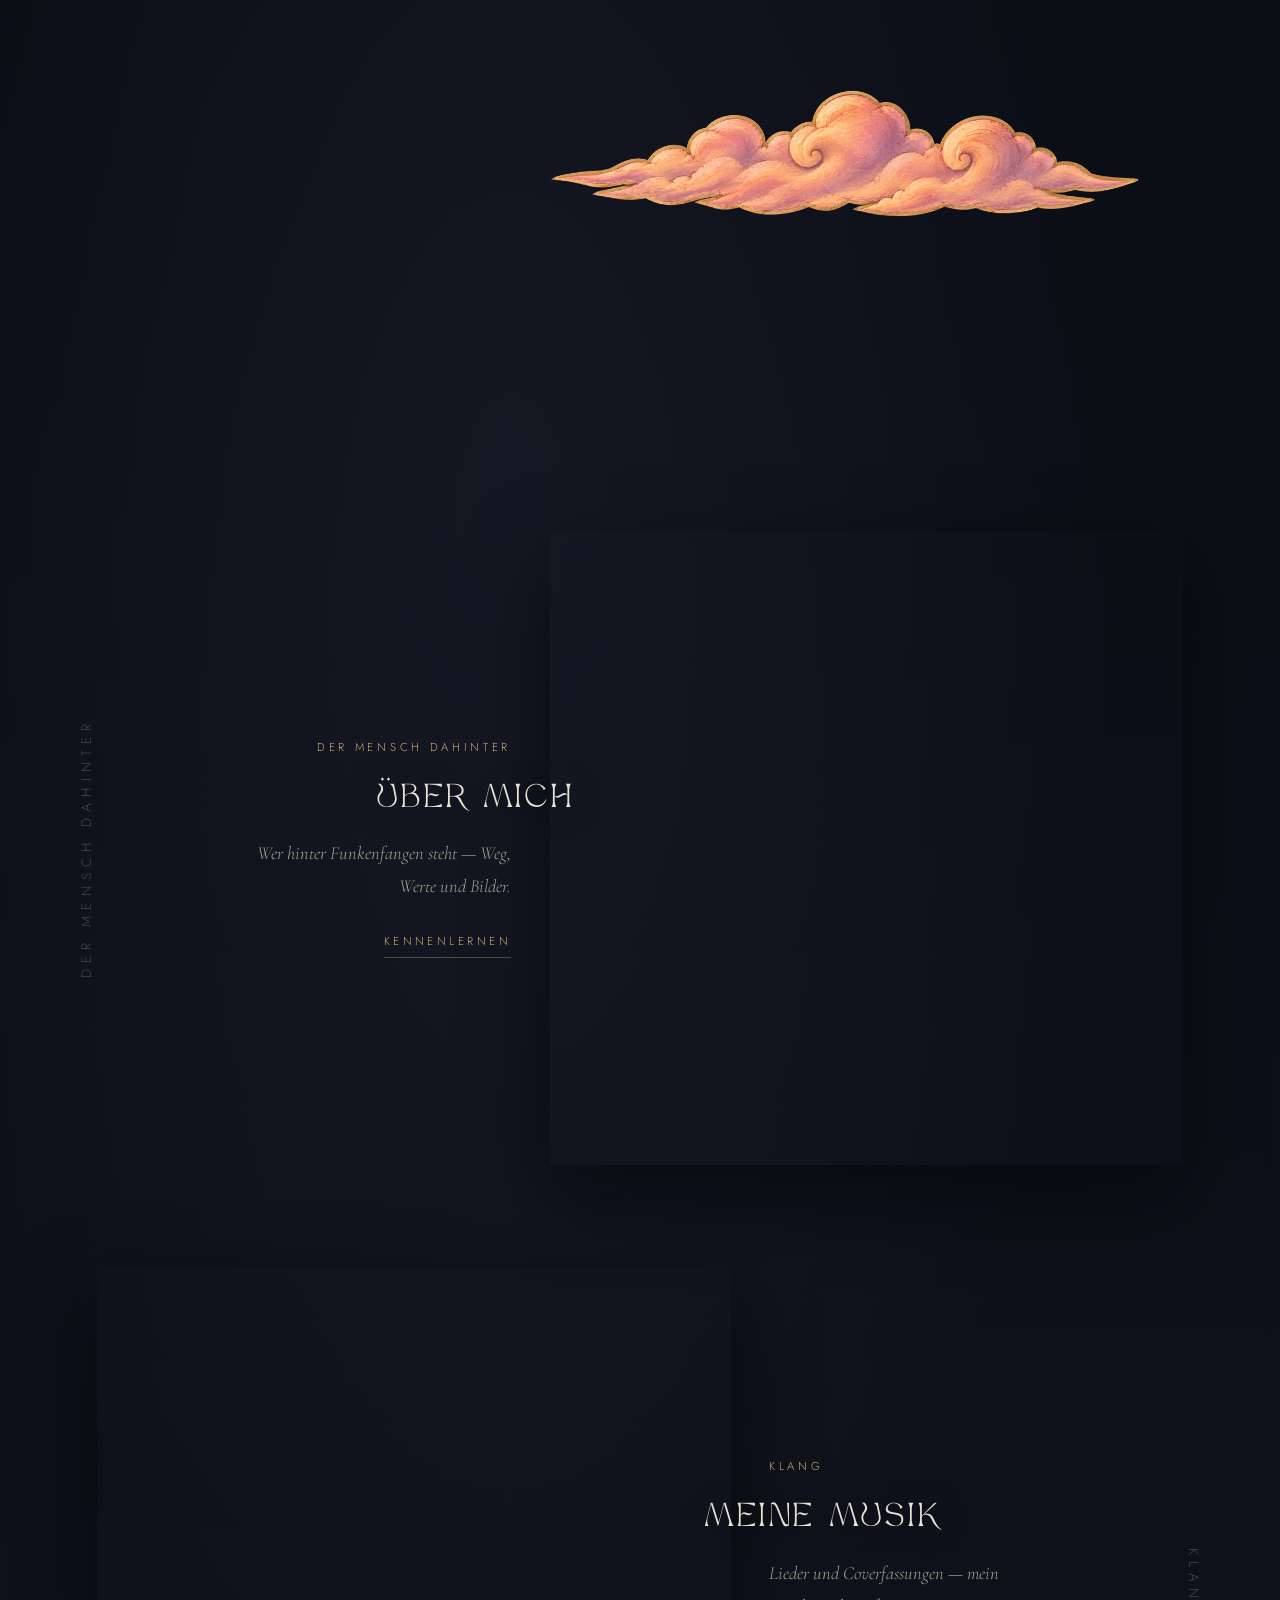
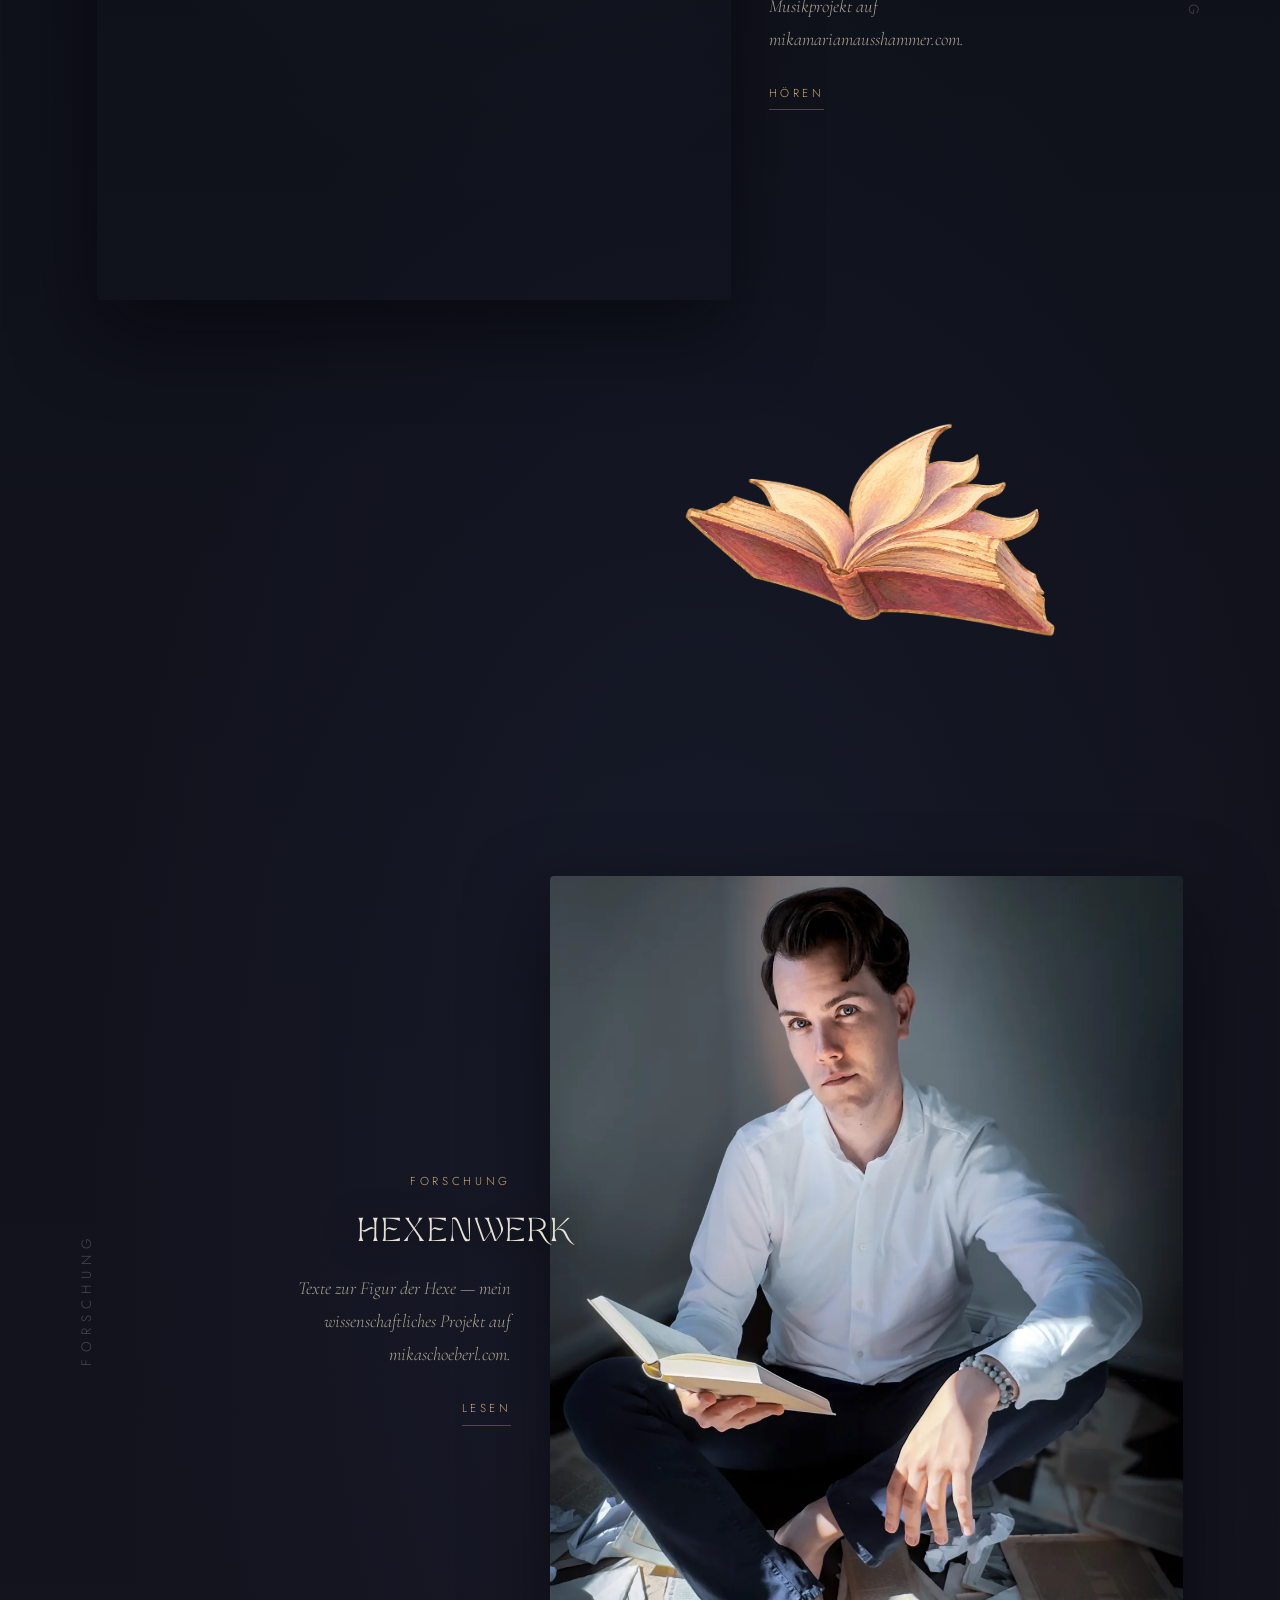
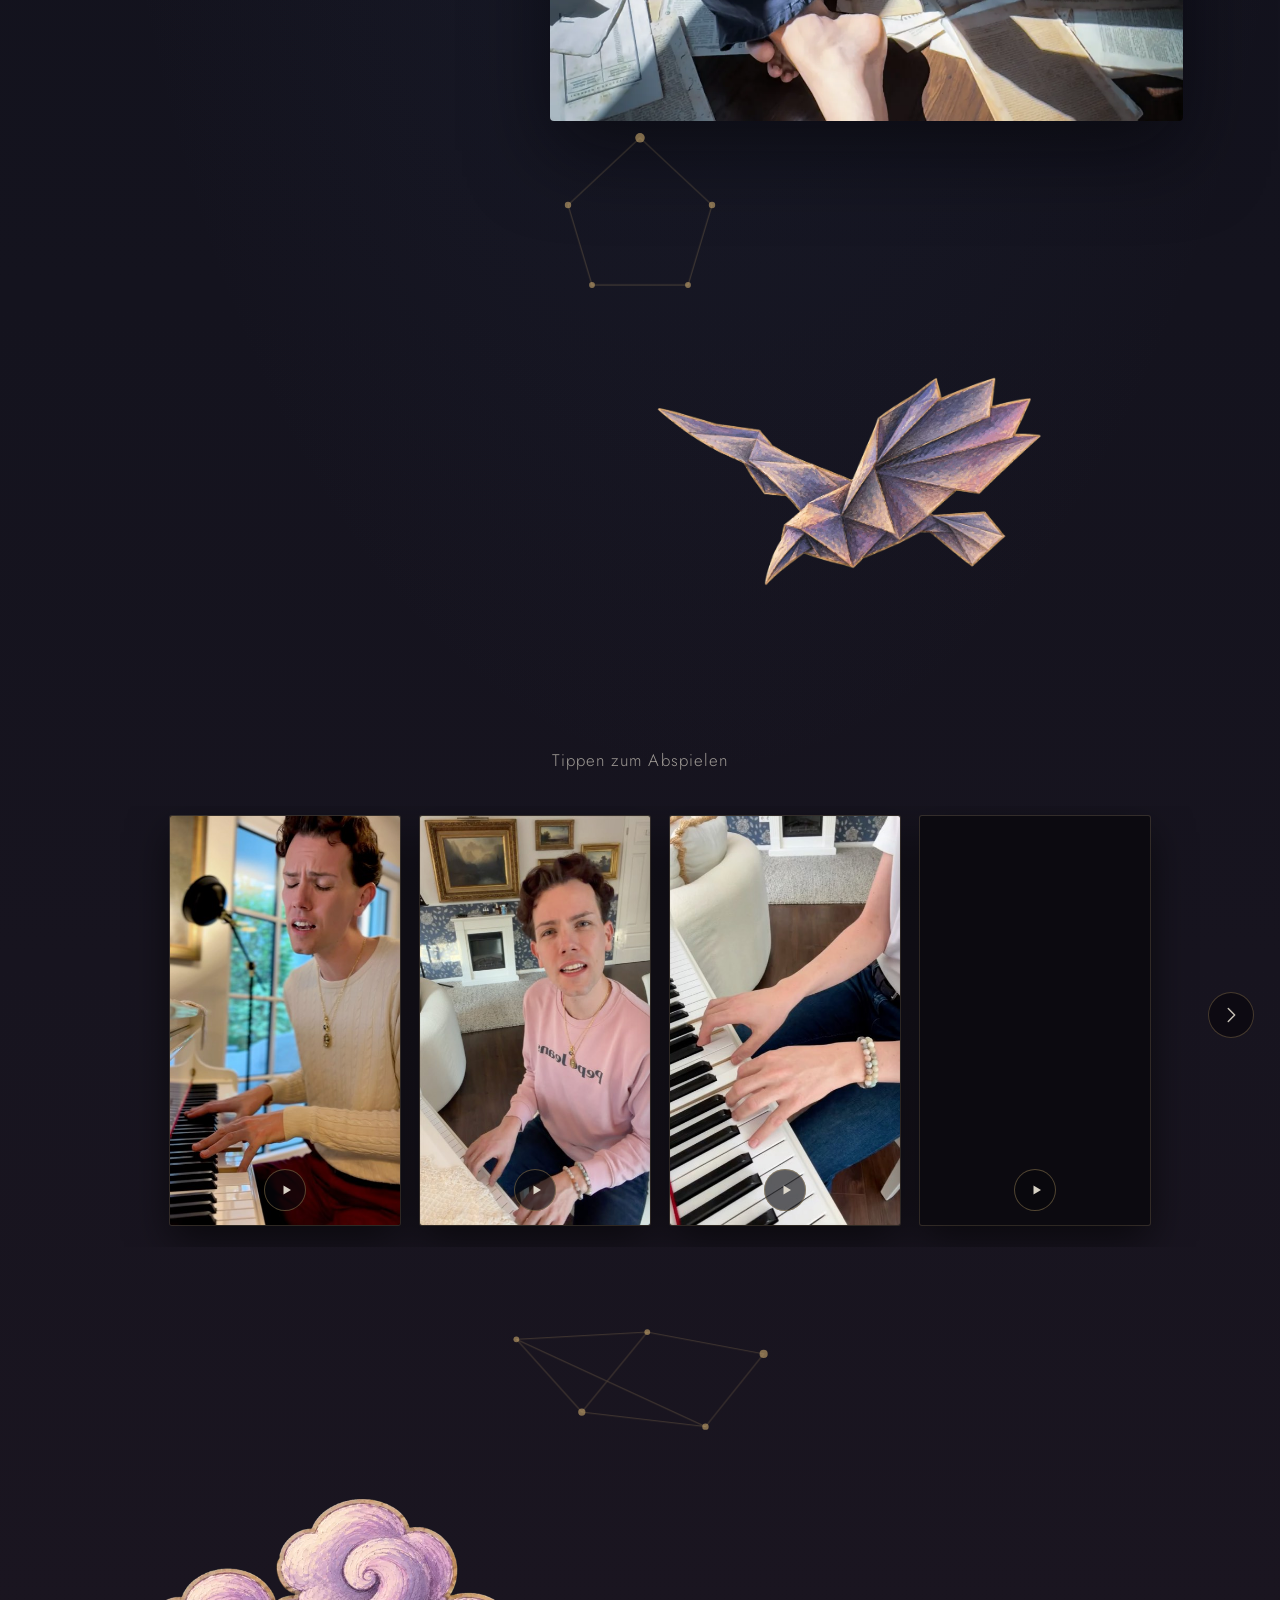
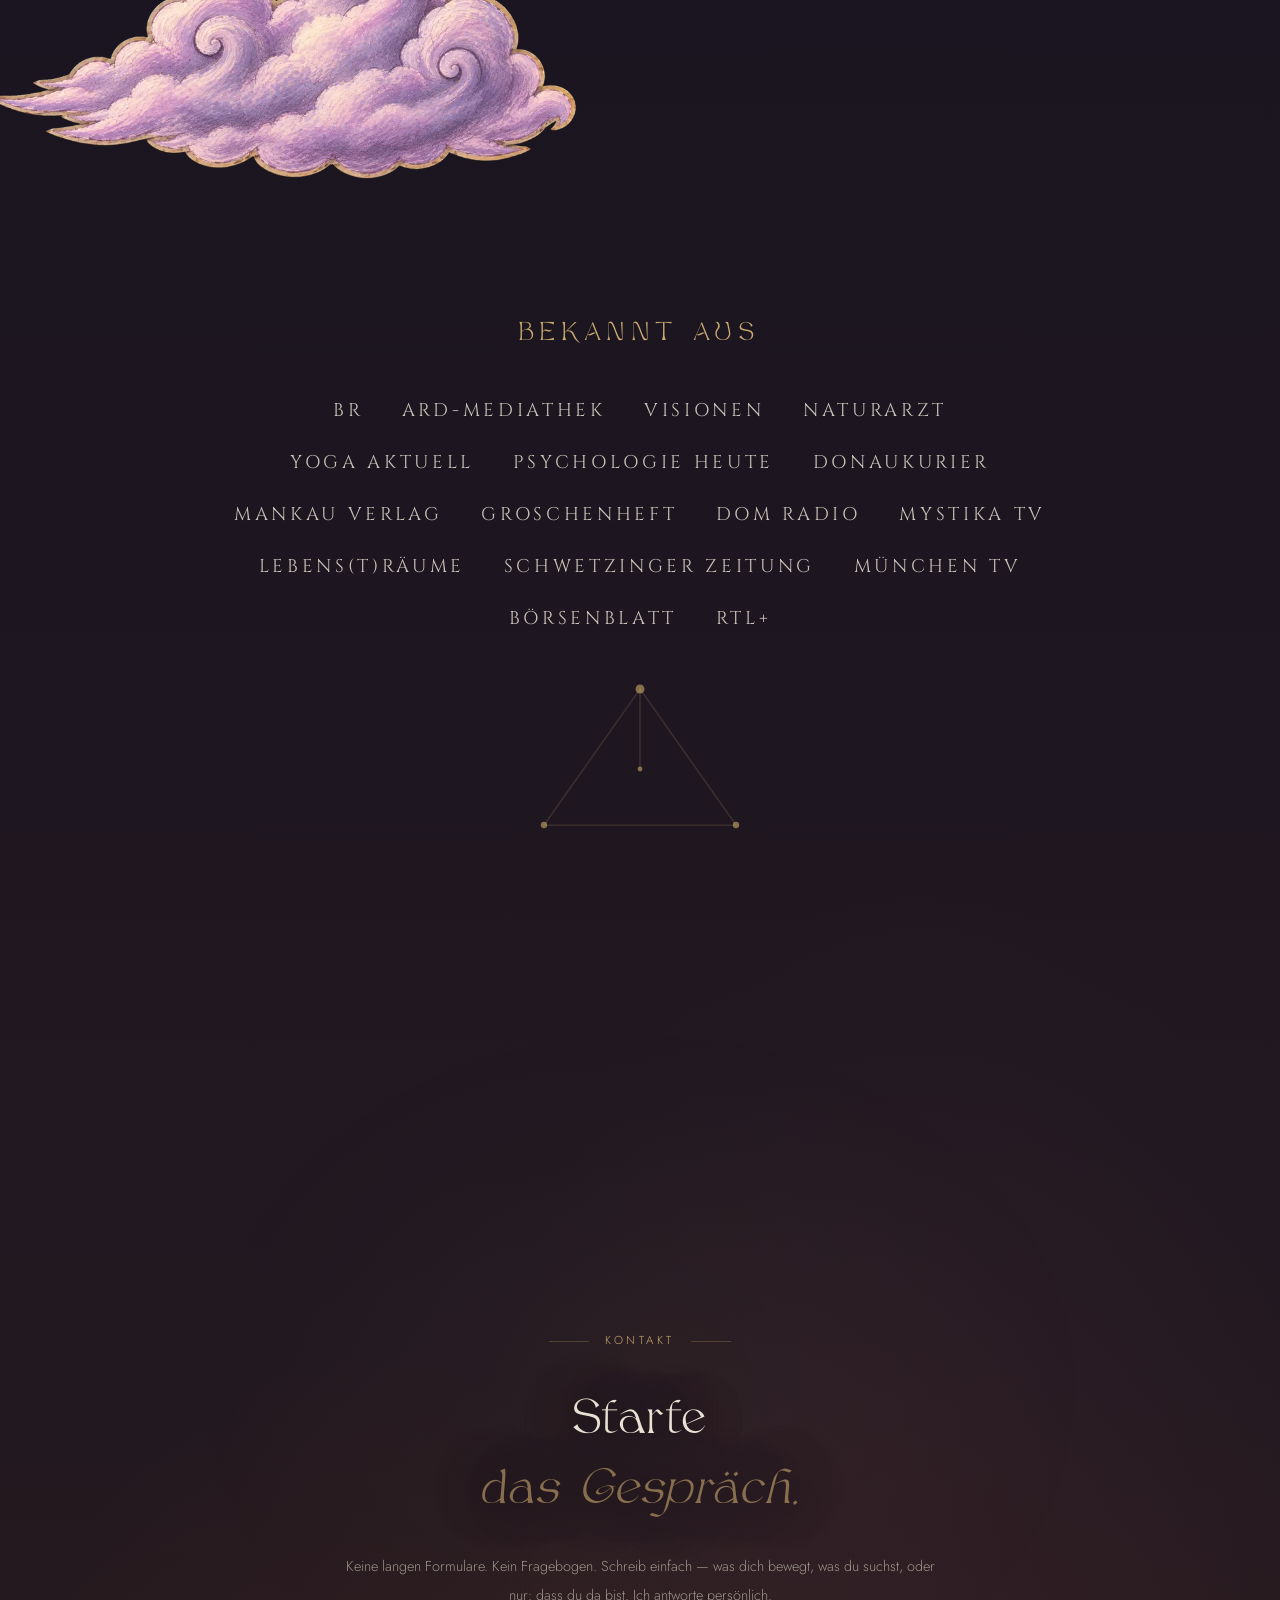
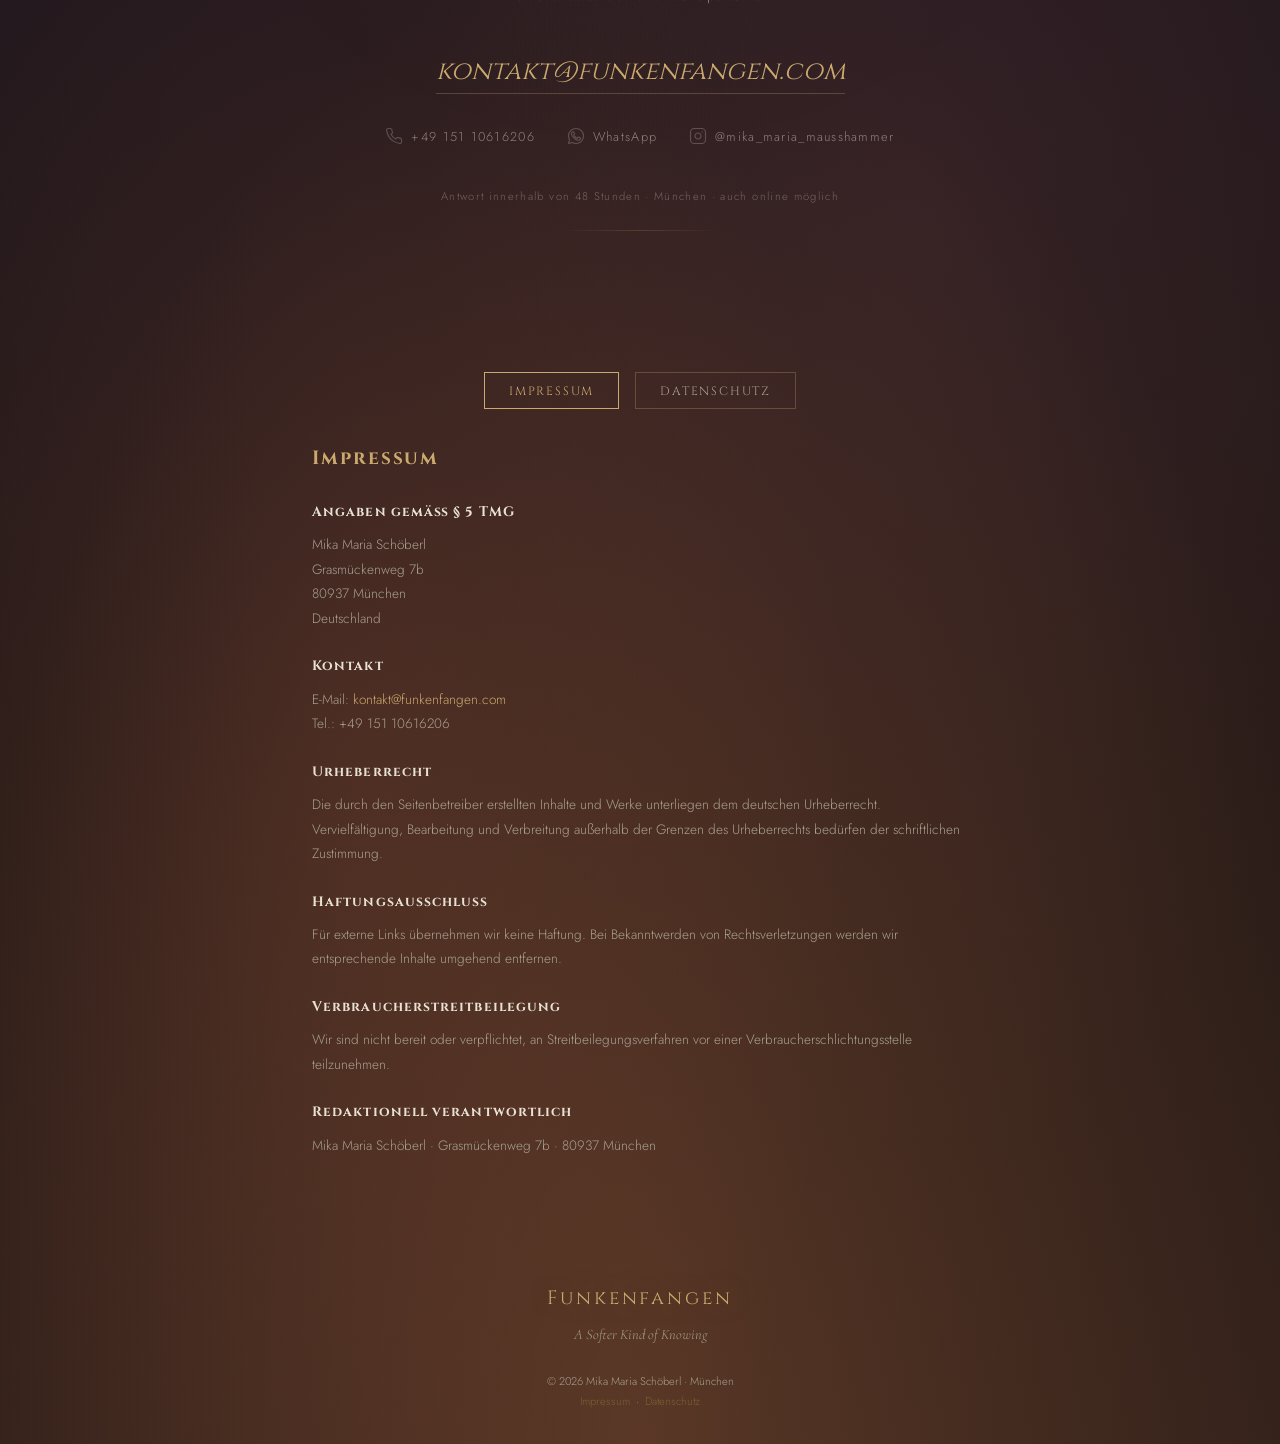
==== commit bef668aa: "Instagram: neues Profil @mika_maria_mausshammer verlinkt Link und sichtbarer Handle im Kontaktbereic" ====
--- a/index.html
+++ b/index.html
@@ -1320,9 +1320,9 @@
         <svg viewBox="0 0 24 24" fill="none" stroke="currentColor" stroke-width="1.5" stroke-linecap="round" stroke-linejoin="round"><path d="M17.472 14.382c-.297-.149-1.758-.867-2.03-.967-.273-.099-.471-.148-.67.15-.197.297-.767.966-.94 1.164-.173.199-.347.223-.644.075-.297-.15-1.255-.463-2.39-1.475-.883-.788-1.48-1.761-1.653-2.059-.173-.297-.018-.458.13-.606.134-.133.298-.347.446-.52.149-.174.198-.298.298-.497.099-.198.05-.371-.025-.52-.075-.149-.669-1.612-.916-2.207-.242-.579-.487-.5-.669-.51-.173-.008-.371-.01-.57-.01-.198 0-.52.074-.792.372-.272.297-1.04 1.016-1.04 2.479 0 1.462 1.065 2.875 1.213 3.074.149.198 2.096 3.2 5.077 4.487.709.306 1.262.489 1.694.625.712.227 1.36.195 1.871.118.571-.085 1.758-.719 2.006-1.413.248-.694.248-1.289.173-1.413-.074-.124-.272-.198-.57-.347z"/><path d="M12 2C6.477 2 2 6.477 2 12c0 1.89.525 3.66 1.438 5.168L2 22l4.832-1.438A9.955 9.955 0 0 0 12 22c5.523 0 10-4.477 10-10S17.523 2 12 2z"/></svg>
         WhatsApp
       </a>
-      <a href="https://www.instagram.com/funkenfangen/" class="kontakt-link" target="_blank" rel="noopener">
+      <a href="https://www.instagram.com/mika_maria_mausshammer/" class="kontakt-link" target="_blank" rel="noopener">
         <svg viewBox="0 0 24 24" fill="none" stroke="currentColor" stroke-width="1.5" stroke-linecap="round" stroke-linejoin="round"><rect x="2" y="2" width="20" height="20" rx="5" ry="5"/><path d="M16 11.37A4 4 0 1 1 12.63 8 4 4 0 0 1 16 11.37z"/><line x1="17.5" y1="6.5" x2="17.51" y2="6.5"/></svg>
-        @funkenfangen
+        @mika_maria_mausshammer
       </a>
     </div>
     <p class="kontakt-note" data-reveal>Antwort innerhalb von 48 Stunden · München · auch online möglich</p>
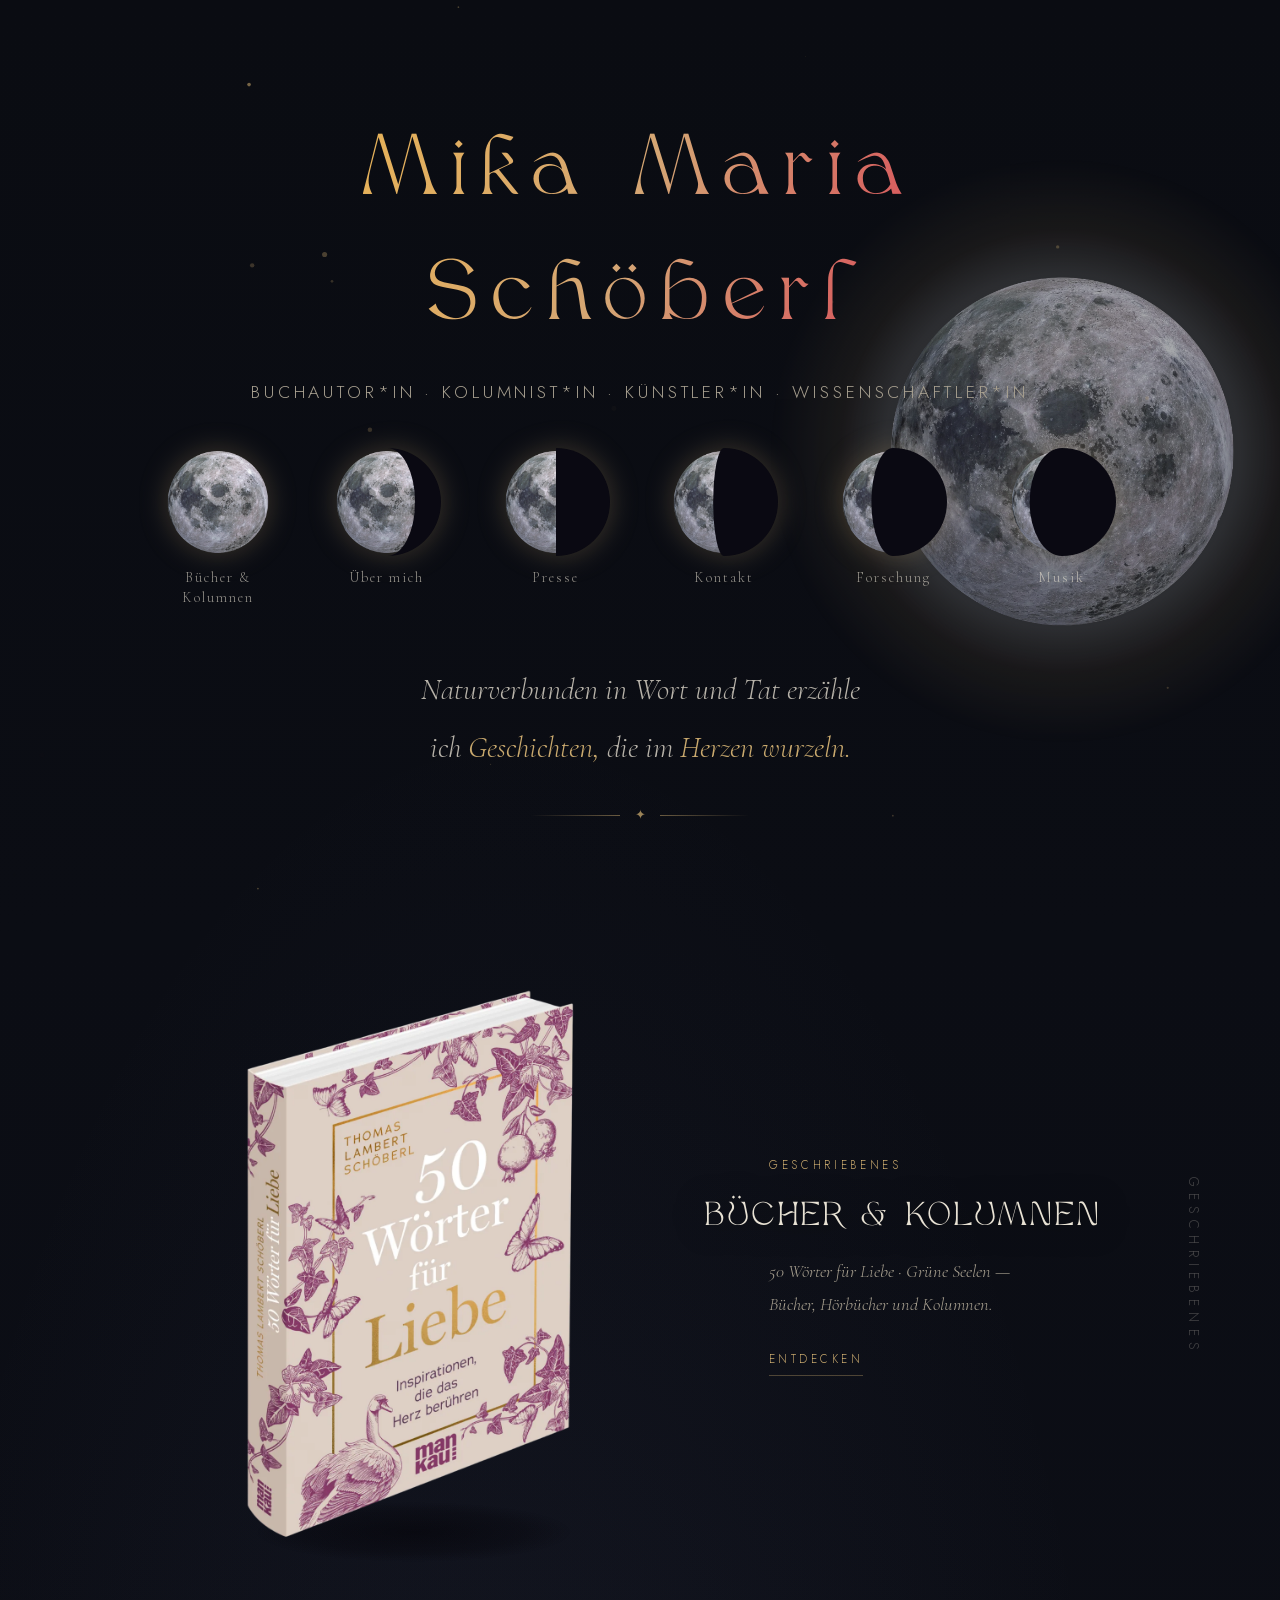
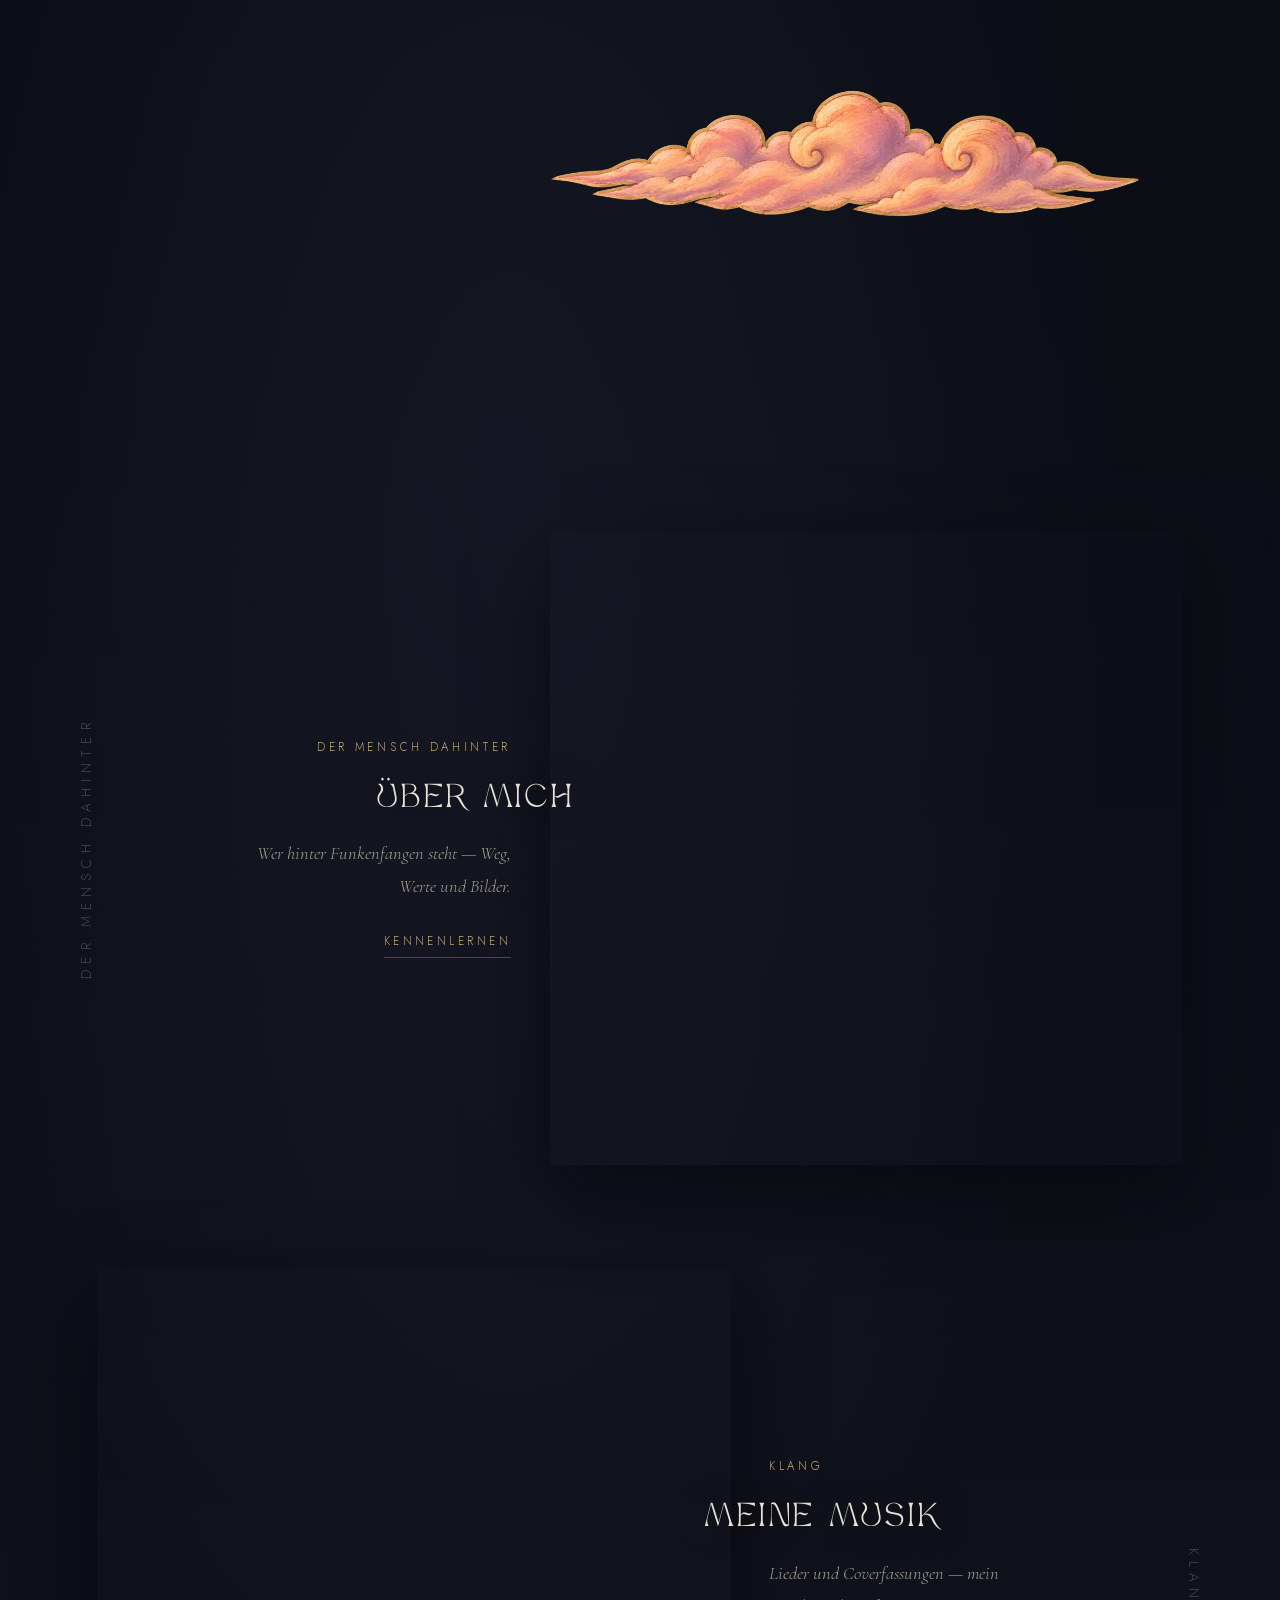
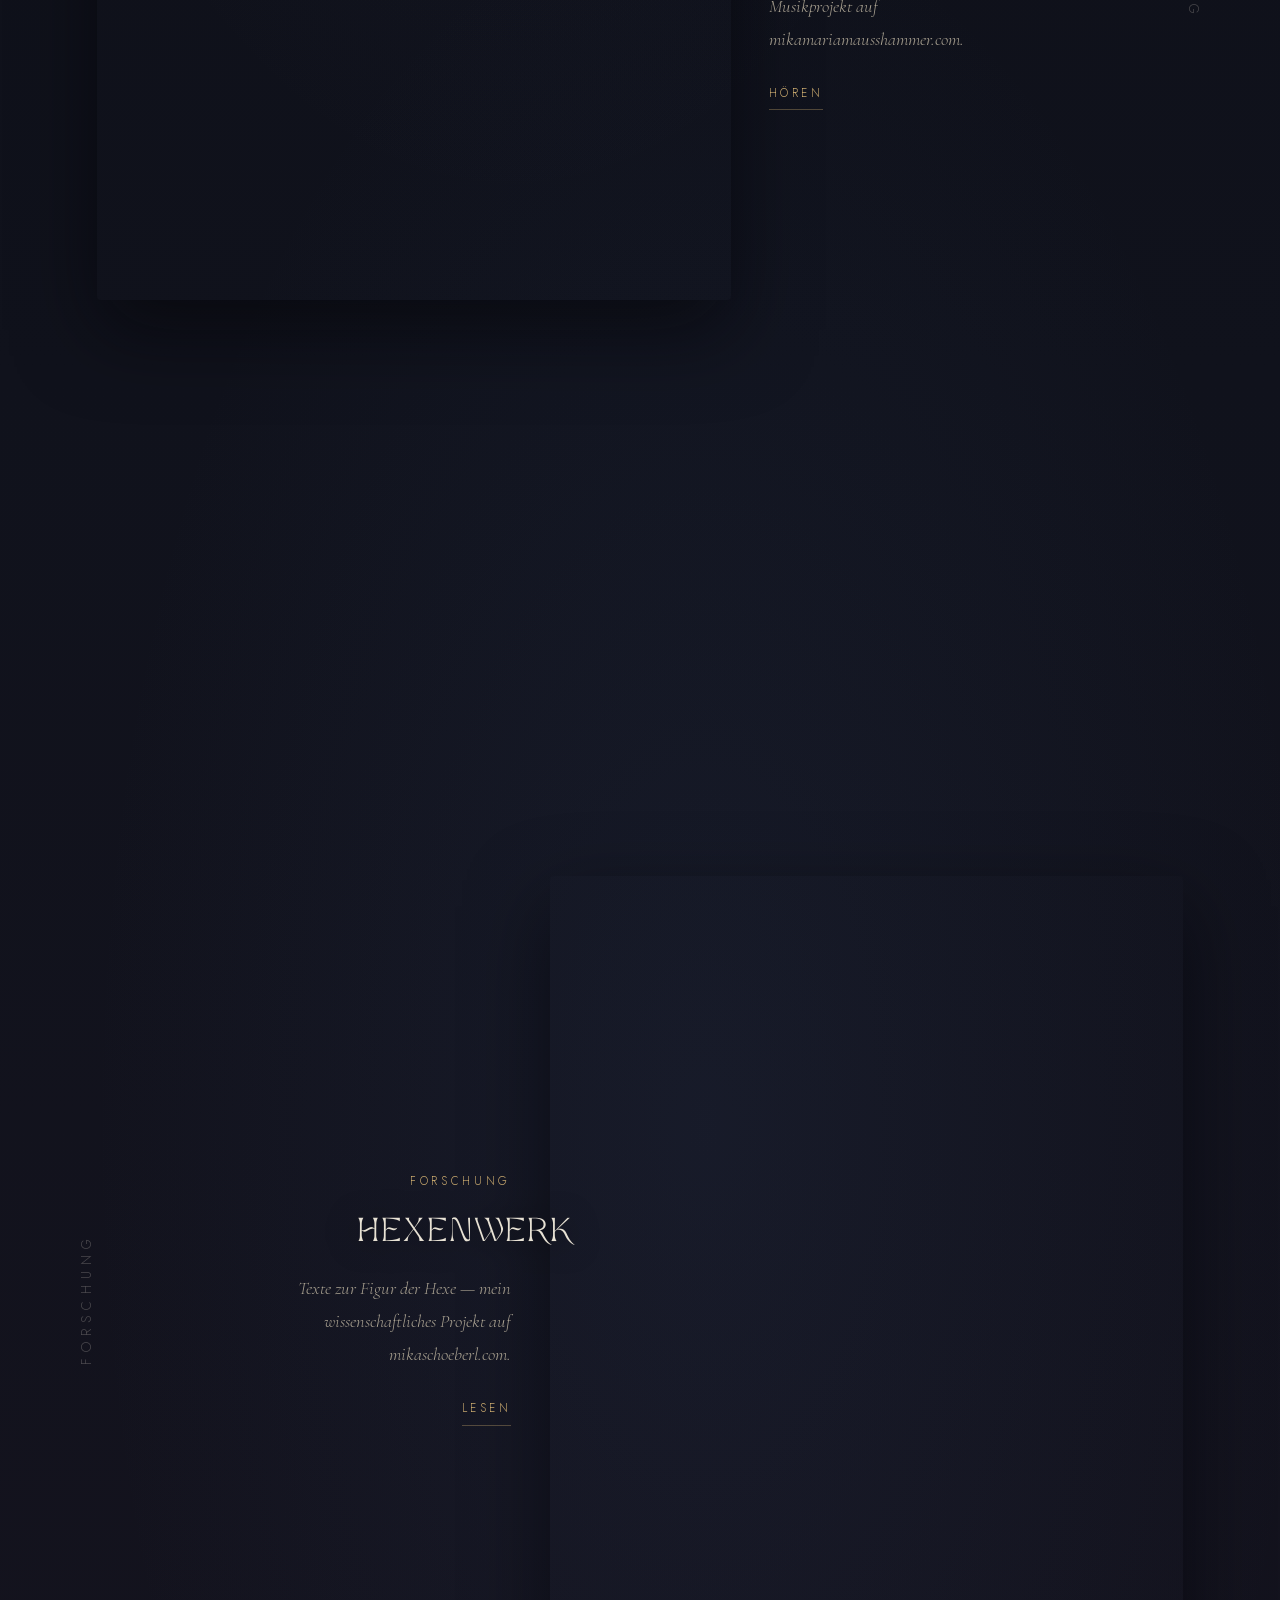
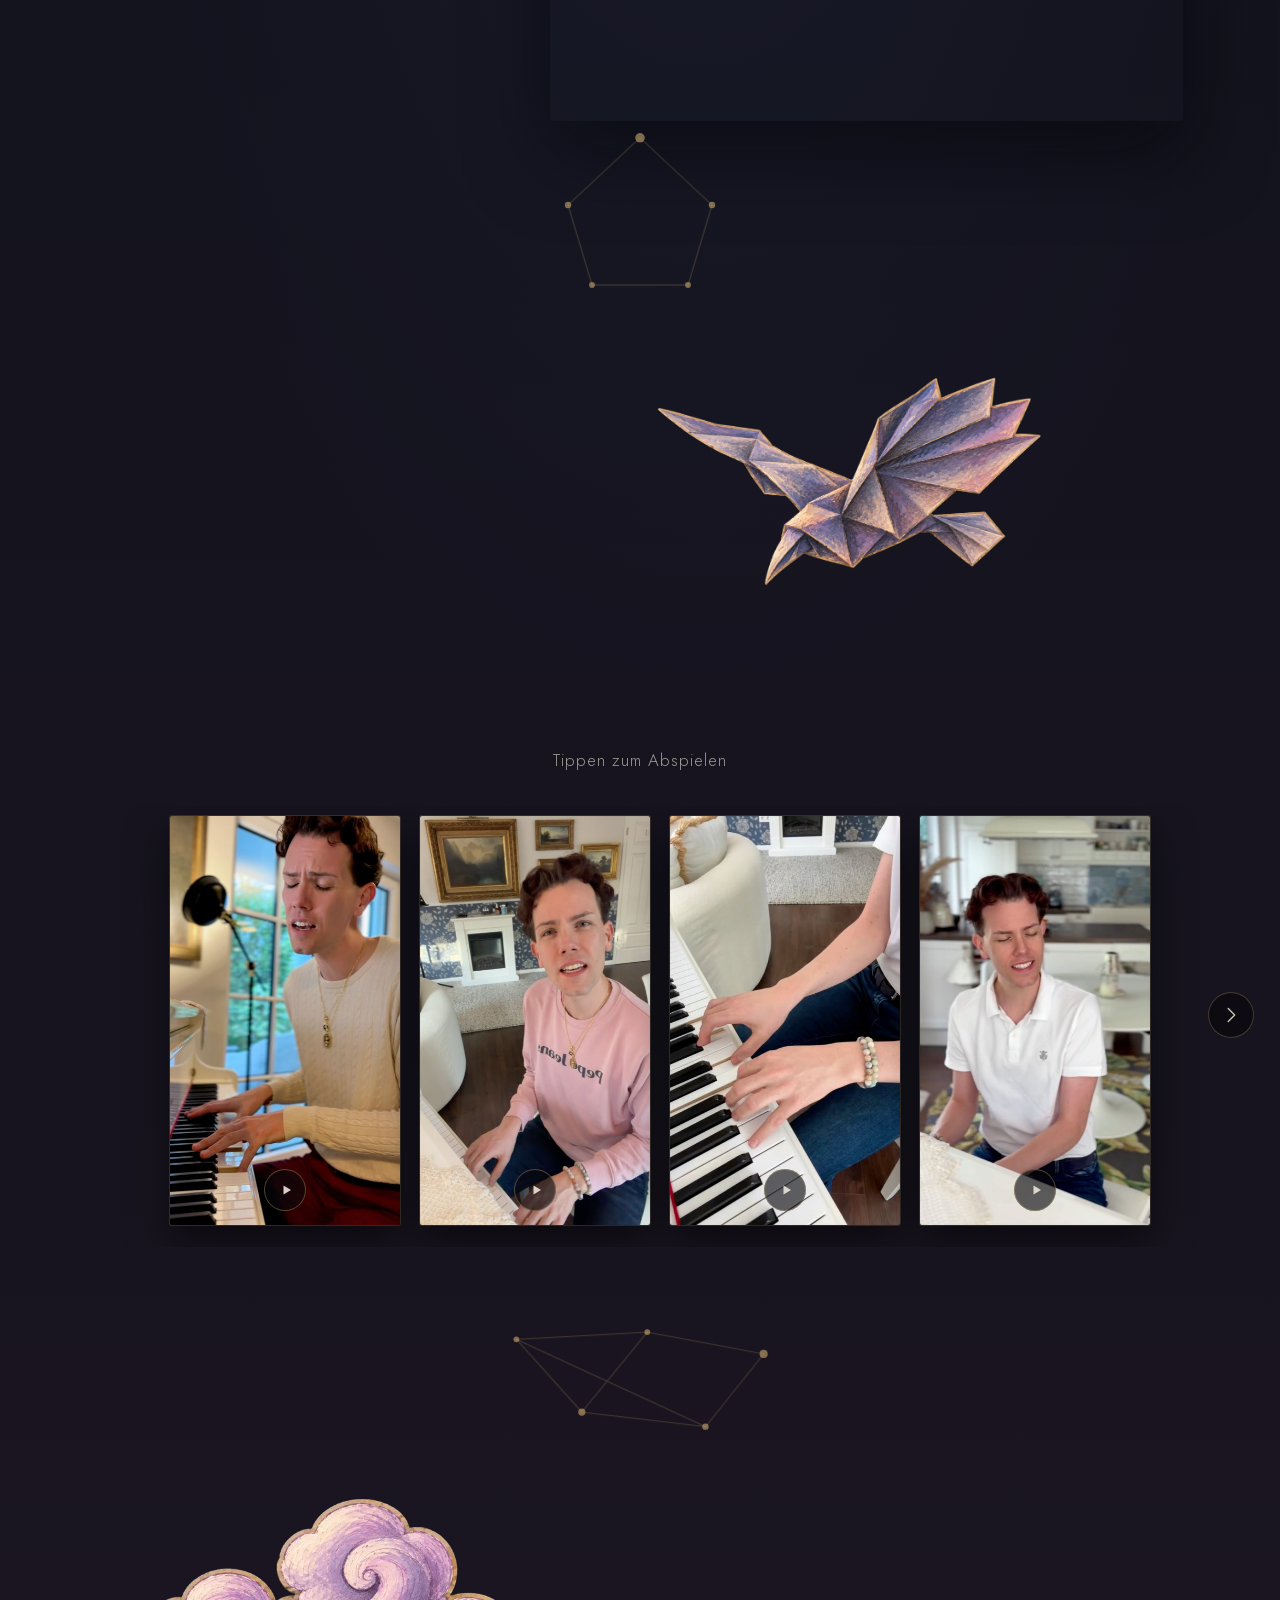
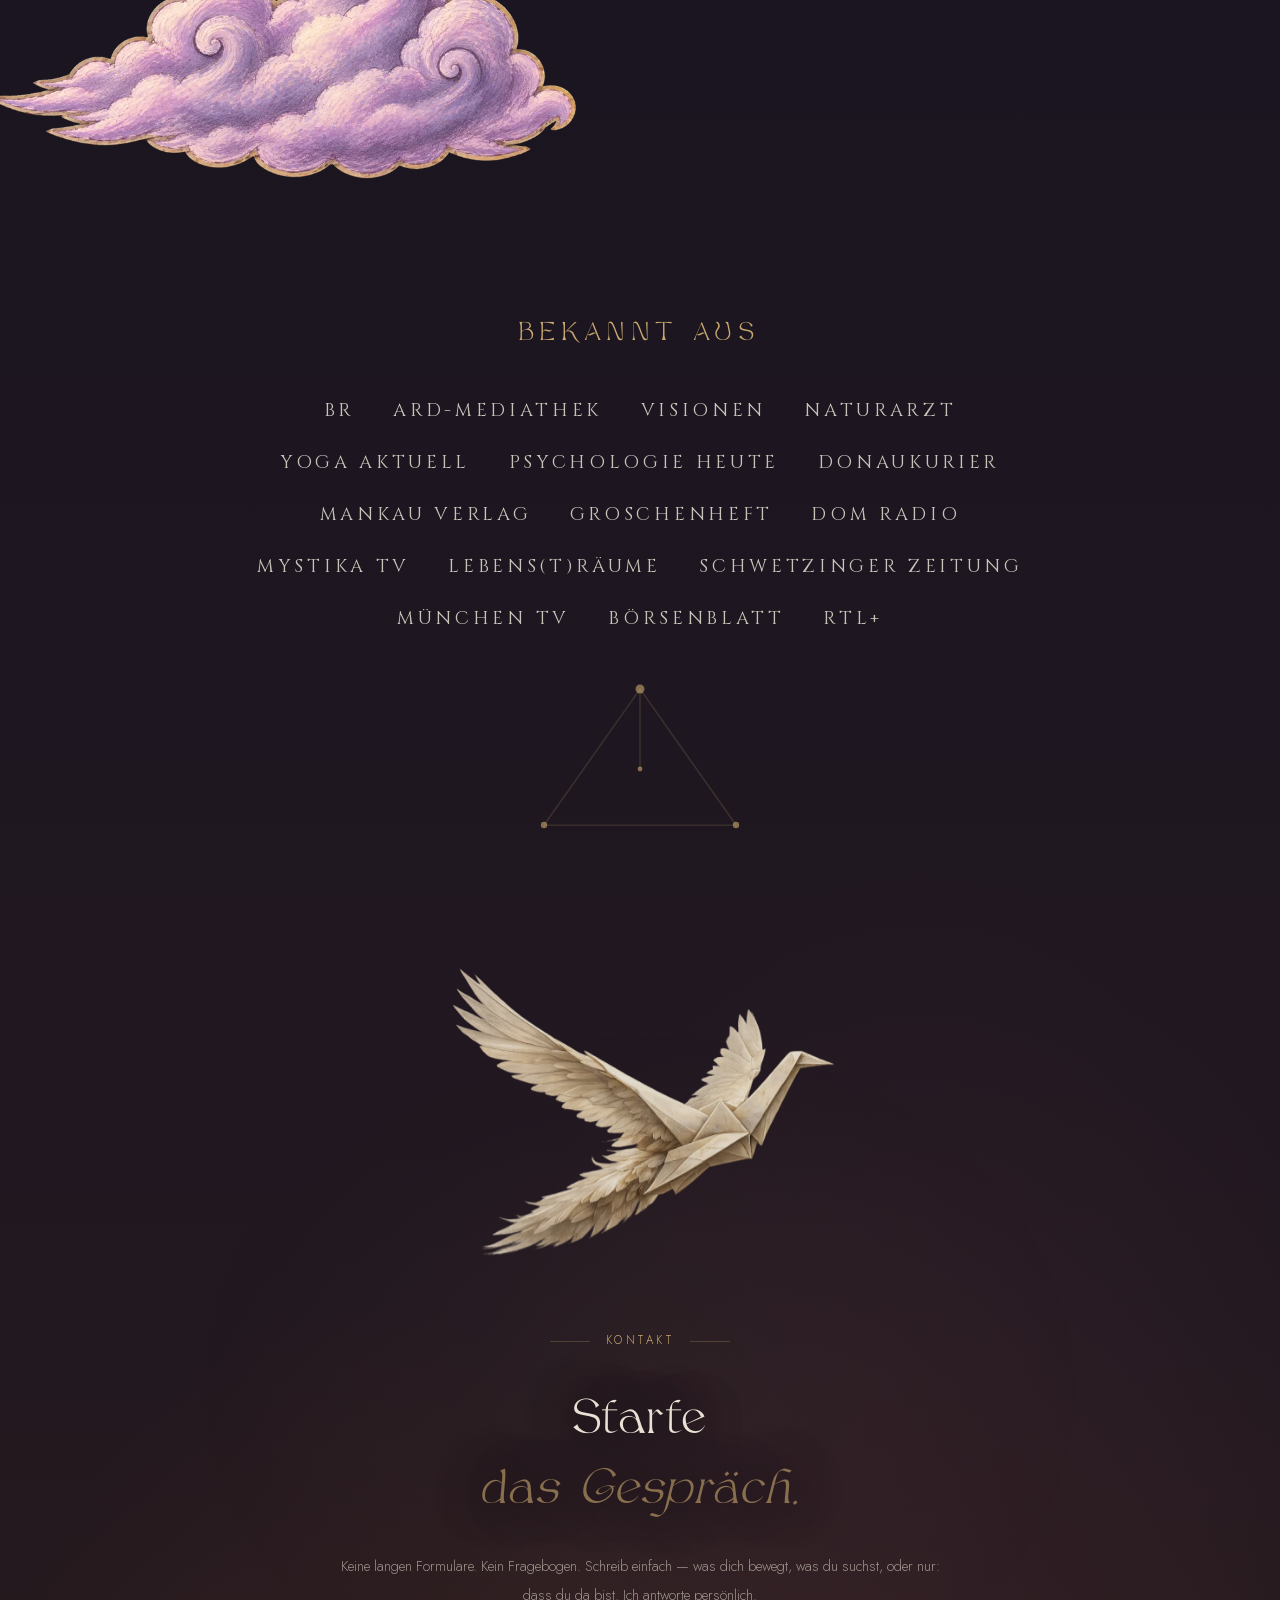
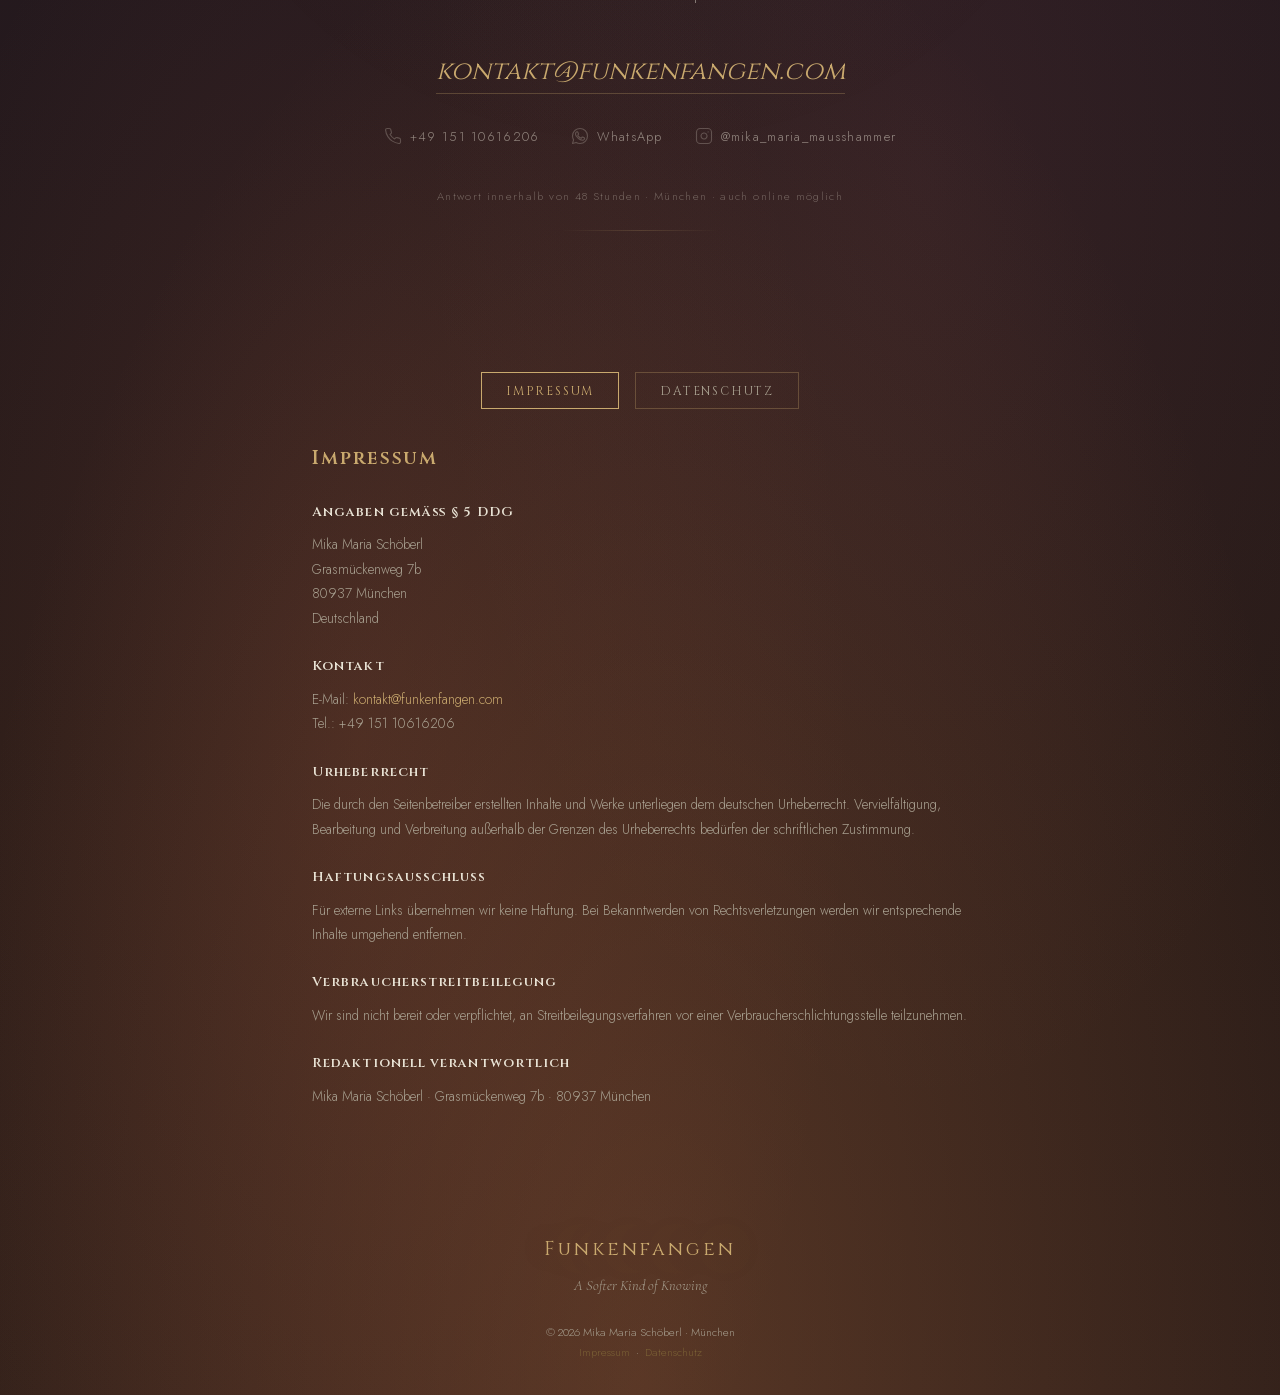
==== commit 8e1d9693: "Rechts-Check: Abmahnfallen behoben — Fonts lokal, Videos per Zwei-Klick - Google Fonts lokal eingebu" ====
--- a/index.html
+++ b/index.html
@@ -17,7 +17,7 @@
 <meta property="og:image:height" content="630">
 <meta property="og:image:alt" content="Mika Maria Schöberl lächelt mit blauer Blockflöte in der Hand; daneben der Name in goldener Schrift vor nächtlich dunklem Grund">
 <meta name="twitter:card" content="summary_large_image">
-<link href="https://fonts.googleapis.com/css2?family=Cormorant+Garamond:ital,wght@0,300;0,400;0,500;0,600;1,300;1,400;1,500&family=Jost:wght@300;400;500&family=Cinzel:wght@400;500;600&display=swap" rel="stylesheet">
+<link href="assets/fonts/google/fonts.css?v=1" rel="stylesheet">
 <script>
 /* Übersprungene View Transitions werfen in Chromium einen unbehandelten
    AbortError ("Transition was skipped") — benigne, gezielt schlucken.
@@ -1338,7 +1338,7 @@
   </div>
   <div class="legal-content active" id="tab-impressum">
     <h2>Impressum</h2>
-    <h3>Angaben gemäß § 5 TMG</h3><p>Mika Maria Schöberl<br>Grasmückenweg 7b<br>80937 München<br>Deutschland</p>
+    <h3>Angaben gemäß § 5 DDG</h3><p>Mika Maria Schöberl<br>Grasmückenweg 7b<br>80937 München<br>Deutschland</p>
     <h3>Kontakt</h3><p>E-Mail: <a href="mailto:kontakt@funkenfangen.com">kontakt@funkenfangen.com</a><br>Tel.: +49 151 10616206</p>
     <h3>Urheberrecht</h3><p>Die durch den Seitenbetreiber erstellten Inhalte und Werke unterliegen dem deutschen Urheberrecht. Vervielfältigung, Bearbeitung und Verbreitung außerhalb der Grenzen des Urheberrechts bedürfen der schriftlichen Zustimmung.</p>
     <h3>Haftungsausschluss</h3><p>Für externe Links übernehmen wir keine Haftung. Bei Bekanntwerden von Rechtsverletzungen werden wir entsprechende Inhalte umgehend entfernen.</p>
@@ -1347,11 +1347,14 @@
   </div>
   <div class="legal-content" id="tab-datenschutz">
     <h2>Datenschutzerklärung</h2>
-    <h3>1. Allgemeines</h3><p>Diese Website wird bei Netlify gehostet (Netlify, Inc., 44 Montgomery Street, Suite 300, San Francisco, CA 94104, USA). Beim Besuch werden technische Daten automatisch erfasst (Browser, Betriebssystem, IP-Adresse, Uhrzeit). Diese Daten werden zur fehlerfreien Bereitstellung der Website benötigt.</p>
-    <h3>2. Verantwortliche Stelle</h3><p>Mika Maria Schöberl<br>Grasmückenweg 7b · 80937 München<br>E-Mail: <a href="mailto:kontakt@funkenfangen.com">kontakt@funkenfangen.com</a></p>
-    <h3>3. Kontaktaufnahme per E-Mail</h3><p>Wenn Sie uns per E-Mail kontaktieren, werden Ihre Angaben zur Bearbeitung der Anfrage gespeichert. Diese Daten geben wir nicht ohne Ihre Einwilligung weiter. Rechtsgrundlage ist Art. 6 Abs. 1 lit. b DSGVO.</p>
-    <h3>4. Keine Cookies / kein Tracking</h3><p>Diese Website verwendet keine Tracking-Cookies und keine Analyse-Tools von Drittanbietern. Es wird kein Nutzerverhalten ausgewertet.</p>
-    <h3>5. Ihre Rechte</h3><p>Sie haben jederzeit das Recht auf Auskunft, Berichtigung oder Löschung Ihrer gespeicherten Daten. Beschwerden richten Sie an den Bayerischen Landesbeauftragten für den Datenschutz (BayLfD), Wagmüllerstraße 18, 80538 München.</p>
+    <h3>1. Verantwortliche Stelle</h3><p>Mika Maria Schöberl<br>Grasmückenweg 7b · 80937 München<br>E-Mail: <a href="mailto:kontakt@funkenfangen.com">kontakt@funkenfangen.com</a></p>
+    <h3>2. Hosting</h3><p>Diese Website wird bei Netlify gehostet (Netlify, Inc., 512 2nd Street, Suite 200, San Francisco, CA 94107, USA). Beim Aufruf der Seiten verarbeitet Netlify technisch notwendige Daten (IP-Adresse, Datum und Uhrzeit, aufgerufene Seite, Browser und Betriebssystem) in Server-Logdateien. Rechtsgrundlage ist unser berechtigtes Interesse an einer sicheren und zuverlässigen Bereitstellung der Website (Art. 6 Abs. 1 lit. f DSGVO). Die Logdaten werden nach Anbieterangaben für einen begrenzten Zeitraum (bis zu 30 Tage) gespeichert und dann gelöscht. Da Netlify ein US-Anbieter ist, können Daten in den USA verarbeitet werden; die Übermittlung stützt sich auf den Angemessenheitsbeschluss der EU-Kommission zum EU-US Data Privacy Framework.</p>
+    <h3>3. Schriftarten</h3><p>Alle Schriftarten sind lokal auf dem Server dieser Website eingebunden. Beim Laden der Seiten wird keine Verbindung zu Google oder anderen Schriften-Anbietern aufgebaut.</p>
+    <h3>4. YouTube-Videos (Zwei-Klick-Lösung)</h3><p>Eingebettete Videos laden erst, wenn Sie auf das Vorschaubild klicken. Erst mit diesem Klick – Ihrer Einwilligung (Art. 6 Abs. 1 lit. a DSGVO, § 25 Abs. 1 TDDDG) – wird eine Verbindung zu YouTube im erweiterten Datenschutzmodus (youtube-nocookie.com) hergestellt; dabei erhält YouTube unter anderem Ihre IP-Adresse. Anbieter ist Google Ireland Limited, Gordon House, Barrow Street, Dublin 4, Irland; eine Verarbeitung in den USA (Google LLC) ist möglich und stützt sich auf das EU-US Data Privacy Framework. Solange Sie nicht klicken, fließen keine Daten an YouTube. Näheres in der <a href="https://policies.google.com/privacy" target="_blank" rel="noopener">Datenschutzerklärung von Google</a>.</p>
+    <h3>5. Kontaktaufnahme per E-Mail</h3><p>Wenn Sie uns per E-Mail kontaktieren, werden Ihre Angaben zur Bearbeitung der Anfrage gespeichert (Art. 6 Abs. 1 lit. b DSGVO) und gelöscht, sobald sie dafür nicht mehr erforderlich sind und keine gesetzlichen Aufbewahrungspflichten bestehen. Diese Daten geben wir nicht ohne Ihre Einwilligung weiter.</p>
+    <h3>6. Keine Cookies, kein Tracking</h3><p>Diese Website setzt keine Cookies, speichert nichts im Browser Ihrer Geräte und verwendet keine Analyse-, Werbe- oder Tracking-Dienste. Es wird kein Nutzerverhalten ausgewertet.</p>
+    <h3>7. Ihre Rechte</h3><p>Sie haben das Recht auf Auskunft, Berichtigung, Löschung, Einschränkung der Verarbeitung, Datenübertragbarkeit sowie Widerspruch gegen Verarbeitungen auf Grundlage berechtigter Interessen. Eine erteilte Einwilligung können Sie jederzeit mit Wirkung für die Zukunft widerrufen. Außerdem haben Sie ein Beschwerderecht bei einer Datenschutz-Aufsichtsbehörde; für diese Website zuständig ist das Bayerische Landesamt für Datenschutzaufsicht (BayLDA), Promenade 18, 91522 Ansbach, <a href="https://www.lda.bayern.de" target="_blank" rel="noopener">www.lda.bayern.de</a>.</p>
+    <p class="legal-stand">Stand: Oktober 2026</p>
   </div>
 </section>
 
@@ -1729,13 +1732,11 @@
 </script>
 
 <script>
-/* Sternschnuppe — einmal pro Besuch, ein paar Sekunden nach dem Laden */
+/* Sternschnuppe — einmal pro Seitenaufruf, ein paar Sekunden nach dem Laden (bewusst ohne Browser-Speicher) */
 (function () {
-  try { if (sessionStorage.getItem('schnuppe')) return; } catch (e) {}
   setTimeout(function () {
     if (document.body.classList.contains('low-end')) return;
     if (window.matchMedia && window.matchMedia('(prefers-reduced-motion: reduce)').matches) return;
-    try { sessionStorage.setItem('schnuppe', '1'); } catch (e) {}
     var el = document.createElement('div');
     el.className = 'sternschnuppe';
     document.body.appendChild(el);
--- a/assets/fonts/google/fonts.css
+++ b/assets/fonts/google/fonts.css
@@ -0,0 +1,209 @@
+/* Lokal gehostete Schriften (zuvor Google Fonts) — keine Verbindung zu Google-Servern */
+@font-face {
+  font-family: 'Cinzel';
+  font-style: normal;
+  font-weight: 400;
+  font-display: swap;
+  src: url('cinzel-normal-400-latin-ext.woff2') format('woff2');
+  unicode-range: U+0100-02BA, U+02BD-02C5, U+02C7-02CC, U+02CE-02D7, U+02DD-02FF, U+0304, U+0308, U+0329, U+1D00-1DBF, U+1E00-1E9F, U+1EF2-1EFF, U+2020, U+20A0-20AB, U+20AD-20C4, U+2113, U+2C60-2C7F, U+A720-A7FF;
+}
+@font-face {
+  font-family: 'Cinzel';
+  font-style: normal;
+  font-weight: 400;
+  font-display: swap;
+  src: url('cinzel-normal-400-latin.woff2') format('woff2');
+  unicode-range: U+0000-00FF, U+0131, U+0152-0153, U+02BB-02BC, U+02C6, U+02DA, U+02DC, U+0304, U+0308, U+0329, U+2000-206F, U+20AC, U+2122, U+2191, U+2193, U+2212, U+2215, U+FEFF, U+FFFD;
+}
+@font-face {
+  font-family: 'Cinzel';
+  font-style: normal;
+  font-weight: 500;
+  font-display: swap;
+  src: url('cinzel-normal-400-latin-ext.woff2') format('woff2');
+  unicode-range: U+0100-02BA, U+02BD-02C5, U+02C7-02CC, U+02CE-02D7, U+02DD-02FF, U+0304, U+0308, U+0329, U+1D00-1DBF, U+1E00-1E9F, U+1EF2-1EFF, U+2020, U+20A0-20AB, U+20AD-20C4, U+2113, U+2C60-2C7F, U+A720-A7FF;
+}
+@font-face {
+  font-family: 'Cinzel';
+  font-style: normal;
+  font-weight: 500;
+  font-display: swap;
+  src: url('cinzel-normal-400-latin.woff2') format('woff2');
+  unicode-range: U+0000-00FF, U+0131, U+0152-0153, U+02BB-02BC, U+02C6, U+02DA, U+02DC, U+0304, U+0308, U+0329, U+2000-206F, U+20AC, U+2122, U+2191, U+2193, U+2212, U+2215, U+FEFF, U+FFFD;
+}
+@font-face {
+  font-family: 'Cinzel';
+  font-style: normal;
+  font-weight: 600;
+  font-display: swap;
+  src: url('cinzel-normal-400-latin-ext.woff2') format('woff2');
+  unicode-range: U+0100-02BA, U+02BD-02C5, U+02C7-02CC, U+02CE-02D7, U+02DD-02FF, U+0304, U+0308, U+0329, U+1D00-1DBF, U+1E00-1E9F, U+1EF2-1EFF, U+2020, U+20A0-20AB, U+20AD-20C4, U+2113, U+2C60-2C7F, U+A720-A7FF;
+}
+@font-face {
+  font-family: 'Cinzel';
+  font-style: normal;
+  font-weight: 600;
+  font-display: swap;
+  src: url('cinzel-normal-400-latin.woff2') format('woff2');
+  unicode-range: U+0000-00FF, U+0131, U+0152-0153, U+02BB-02BC, U+02C6, U+02DA, U+02DC, U+0304, U+0308, U+0329, U+2000-206F, U+20AC, U+2122, U+2191, U+2193, U+2212, U+2215, U+FEFF, U+FFFD;
+}
+@font-face {
+  font-family: 'Cormorant Garamond';
+  font-style: italic;
+  font-weight: 300;
+  font-display: swap;
+  src: url('cormorant-garamond-italic-300-latin-ext.woff2') format('woff2');
+  unicode-range: U+0100-02BA, U+02BD-02C5, U+02C7-02CC, U+02CE-02D7, U+02DD-02FF, U+0304, U+0308, U+0329, U+1D00-1DBF, U+1E00-1E9F, U+1EF2-1EFF, U+2020, U+20A0-20AB, U+20AD-20C4, U+2113, U+2C60-2C7F, U+A720-A7FF;
+}
+@font-face {
+  font-family: 'Cormorant Garamond';
+  font-style: italic;
+  font-weight: 300;
+  font-display: swap;
+  src: url('cormorant-garamond-italic-300-latin.woff2') format('woff2');
+  unicode-range: U+0000-00FF, U+0131, U+0152-0153, U+02BB-02BC, U+02C6, U+02DA, U+02DC, U+0304, U+0308, U+0329, U+2000-206F, U+20AC, U+2122, U+2191, U+2193, U+2212, U+2215, U+FEFF, U+FFFD;
+}
+@font-face {
+  font-family: 'Cormorant Garamond';
+  font-style: italic;
+  font-weight: 400;
+  font-display: swap;
+  src: url('cormorant-garamond-italic-300-latin-ext.woff2') format('woff2');
+  unicode-range: U+0100-02BA, U+02BD-02C5, U+02C7-02CC, U+02CE-02D7, U+02DD-02FF, U+0304, U+0308, U+0329, U+1D00-1DBF, U+1E00-1E9F, U+1EF2-1EFF, U+2020, U+20A0-20AB, U+20AD-20C4, U+2113, U+2C60-2C7F, U+A720-A7FF;
+}
+@font-face {
+  font-family: 'Cormorant Garamond';
+  font-style: italic;
+  font-weight: 400;
+  font-display: swap;
+  src: url('cormorant-garamond-italic-300-latin.woff2') format('woff2');
+  unicode-range: U+0000-00FF, U+0131, U+0152-0153, U+02BB-02BC, U+02C6, U+02DA, U+02DC, U+0304, U+0308, U+0329, U+2000-206F, U+20AC, U+2122, U+2191, U+2193, U+2212, U+2215, U+FEFF, U+FFFD;
+}
+@font-face {
+  font-family: 'Cormorant Garamond';
+  font-style: italic;
+  font-weight: 500;
+  font-display: swap;
+  src: url('cormorant-garamond-italic-300-latin-ext.woff2') format('woff2');
+  unicode-range: U+0100-02BA, U+02BD-02C5, U+02C7-02CC, U+02CE-02D7, U+02DD-02FF, U+0304, U+0308, U+0329, U+1D00-1DBF, U+1E00-1E9F, U+1EF2-1EFF, U+2020, U+20A0-20AB, U+20AD-20C4, U+2113, U+2C60-2C7F, U+A720-A7FF;
+}
+@font-face {
+  font-family: 'Cormorant Garamond';
+  font-style: italic;
+  font-weight: 500;
+  font-display: swap;
+  src: url('cormorant-garamond-italic-300-latin.woff2') format('woff2');
+  unicode-range: U+0000-00FF, U+0131, U+0152-0153, U+02BB-02BC, U+02C6, U+02DA, U+02DC, U+0304, U+0308, U+0329, U+2000-206F, U+20AC, U+2122, U+2191, U+2193, U+2212, U+2215, U+FEFF, U+FFFD;
+}
+@font-face {
+  font-family: 'Cormorant Garamond';
+  font-style: normal;
+  font-weight: 300;
+  font-display: swap;
+  src: url('cormorant-garamond-normal-300-latin-ext.woff2') format('woff2');
+  unicode-range: U+0100-02BA, U+02BD-02C5, U+02C7-02CC, U+02CE-02D7, U+02DD-02FF, U+0304, U+0308, U+0329, U+1D00-1DBF, U+1E00-1E9F, U+1EF2-1EFF, U+2020, U+20A0-20AB, U+20AD-20C4, U+2113, U+2C60-2C7F, U+A720-A7FF;
+}
+@font-face {
+  font-family: 'Cormorant Garamond';
+  font-style: normal;
+  font-weight: 300;
+  font-display: swap;
+  src: url('cormorant-garamond-normal-300-latin.woff2') format('woff2');
+  unicode-range: U+0000-00FF, U+0131, U+0152-0153, U+02BB-02BC, U+02C6, U+02DA, U+02DC, U+0304, U+0308, U+0329, U+2000-206F, U+20AC, U+2122, U+2191, U+2193, U+2212, U+2215, U+FEFF, U+FFFD;
+}
+@font-face {
+  font-family: 'Cormorant Garamond';
+  font-style: normal;
+  font-weight: 400;
+  font-display: swap;
+  src: url('cormorant-garamond-normal-300-latin-ext.woff2') format('woff2');
+  unicode-range: U+0100-02BA, U+02BD-02C5, U+02C7-02CC, U+02CE-02D7, U+02DD-02FF, U+0304, U+0308, U+0329, U+1D00-1DBF, U+1E00-1E9F, U+1EF2-1EFF, U+2020, U+20A0-20AB, U+20AD-20C4, U+2113, U+2C60-2C7F, U+A720-A7FF;
+}
+@font-face {
+  font-family: 'Cormorant Garamond';
+  font-style: normal;
+  font-weight: 400;
+  font-display: swap;
+  src: url('cormorant-garamond-normal-300-latin.woff2') format('woff2');
+  unicode-range: U+0000-00FF, U+0131, U+0152-0153, U+02BB-02BC, U+02C6, U+02DA, U+02DC, U+0304, U+0308, U+0329, U+2000-206F, U+20AC, U+2122, U+2191, U+2193, U+2212, U+2215, U+FEFF, U+FFFD;
+}
+@font-face {
+  font-family: 'Cormorant Garamond';
+  font-style: normal;
+  font-weight: 500;
+  font-display: swap;
+  src: url('cormorant-garamond-normal-300-latin-ext.woff2') format('woff2');
+  unicode-range: U+0100-02BA, U+02BD-02C5, U+02C7-02CC, U+02CE-02D7, U+02DD-02FF, U+0304, U+0308, U+0329, U+1D00-1DBF, U+1E00-1E9F, U+1EF2-1EFF, U+2020, U+20A0-20AB, U+20AD-20C4, U+2113, U+2C60-2C7F, U+A720-A7FF;
+}
+@font-face {
+  font-family: 'Cormorant Garamond';
+  font-style: normal;
+  font-weight: 500;
+  font-display: swap;
+  src: url('cormorant-garamond-normal-300-latin.woff2') format('woff2');
+  unicode-range: U+0000-00FF, U+0131, U+0152-0153, U+02BB-02BC, U+02C6, U+02DA, U+02DC, U+0304, U+0308, U+0329, U+2000-206F, U+20AC, U+2122, U+2191, U+2193, U+2212, U+2215, U+FEFF, U+FFFD;
+}
+@font-face {
+  font-family: 'Cormorant Garamond';
+  font-style: normal;
+  font-weight: 600;
+  font-display: swap;
+  src: url('cormorant-garamond-normal-300-latin-ext.woff2') format('woff2');
+  unicode-range: U+0100-02BA, U+02BD-02C5, U+02C7-02CC, U+02CE-02D7, U+02DD-02FF, U+0304, U+0308, U+0329, U+1D00-1DBF, U+1E00-1E9F, U+1EF2-1EFF, U+2020, U+20A0-20AB, U+20AD-20C4, U+2113, U+2C60-2C7F, U+A720-A7FF;
+}
+@font-face {
+  font-family: 'Cormorant Garamond';
+  font-style: normal;
+  font-weight: 600;
+  font-display: swap;
+  src: url('cormorant-garamond-normal-300-latin.woff2') format('woff2');
+  unicode-range: U+0000-00FF, U+0131, U+0152-0153, U+02BB-02BC, U+02C6, U+02DA, U+02DC, U+0304, U+0308, U+0329, U+2000-206F, U+20AC, U+2122, U+2191, U+2193, U+2212, U+2215, U+FEFF, U+FFFD;
+}
+@font-face {
+  font-family: 'Jost';
+  font-style: normal;
+  font-weight: 300;
+  font-display: swap;
+  src: url('jost-normal-300-latin-ext.woff2') format('woff2');
+  unicode-range: U+0100-02BA, U+02BD-02C5, U+02C7-02CC, U+02CE-02D7, U+02DD-02FF, U+0304, U+0308, U+0329, U+1D00-1DBF, U+1E00-1E9F, U+1EF2-1EFF, U+2020, U+20A0-20AB, U+20AD-20C4, U+2113, U+2C60-2C7F, U+A720-A7FF;
+}
+@font-face {
+  font-family: 'Jost';
+  font-style: normal;
+  font-weight: 300;
+  font-display: swap;
+  src: url('jost-normal-300-latin.woff2') format('woff2');
+  unicode-range: U+0000-00FF, U+0131, U+0152-0153, U+02BB-02BC, U+02C6, U+02DA, U+02DC, U+0304, U+0308, U+0329, U+2000-206F, U+20AC, U+2122, U+2191, U+2193, U+2212, U+2215, U+FEFF, U+FFFD;
+}
+@font-face {
+  font-family: 'Jost';
+  font-style: normal;
+  font-weight: 400;
+  font-display: swap;
+  src: url('jost-normal-300-latin-ext.woff2') format('woff2');
+  unicode-range: U+0100-02BA, U+02BD-02C5, U+02C7-02CC, U+02CE-02D7, U+02DD-02FF, U+0304, U+0308, U+0329, U+1D00-1DBF, U+1E00-1E9F, U+1EF2-1EFF, U+2020, U+20A0-20AB, U+20AD-20C4, U+2113, U+2C60-2C7F, U+A720-A7FF;
+}
+@font-face {
+  font-family: 'Jost';
+  font-style: normal;
+  font-weight: 400;
+  font-display: swap;
+  src: url('jost-normal-300-latin.woff2') format('woff2');
+  unicode-range: U+0000-00FF, U+0131, U+0152-0153, U+02BB-02BC, U+02C6, U+02DA, U+02DC, U+0304, U+0308, U+0329, U+2000-206F, U+20AC, U+2122, U+2191, U+2193, U+2212, U+2215, U+FEFF, U+FFFD;
+}
+@font-face {
+  font-family: 'Jost';
+  font-style: normal;
+  font-weight: 500;
+  font-display: swap;
+  src: url('jost-normal-300-latin-ext.woff2') format('woff2');
+  unicode-range: U+0100-02BA, U+02BD-02C5, U+02C7-02CC, U+02CE-02D7, U+02DD-02FF, U+0304, U+0308, U+0329, U+1D00-1DBF, U+1E00-1E9F, U+1EF2-1EFF, U+2020, U+20A0-20AB, U+20AD-20C4, U+2113, U+2C60-2C7F, U+A720-A7FF;
+}
+@font-face {
+  font-family: 'Jost';
+  font-style: normal;
+  font-weight: 500;
+  font-display: swap;
+  src: url('jost-normal-300-latin.woff2') format('woff2');
+  unicode-range: U+0000-00FF, U+0131, U+0152-0153, U+02BB-02BC, U+02C6, U+02DA, U+02DC, U+0304, U+0308, U+0329, U+2000-206F, U+20AC, U+2122, U+2191, U+2193, U+2212, U+2215, U+FEFF, U+FFFD;
+}
